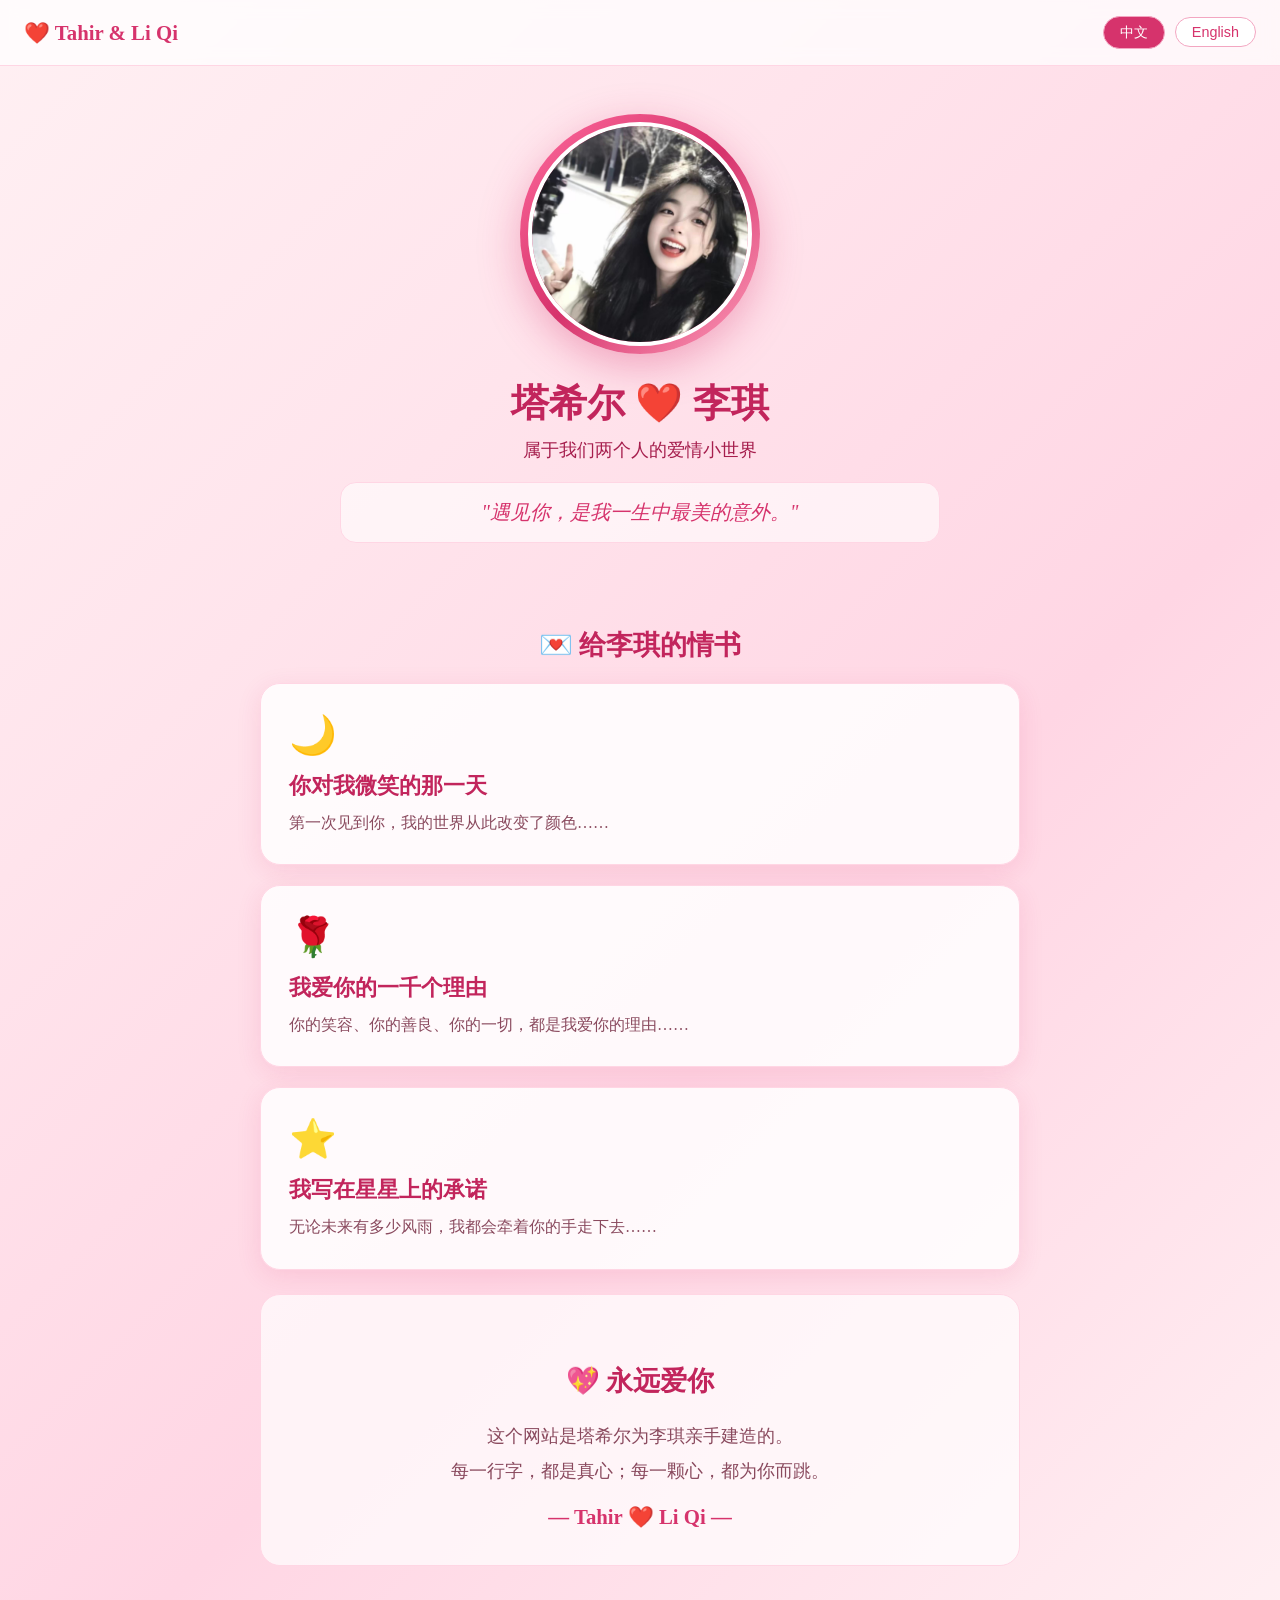
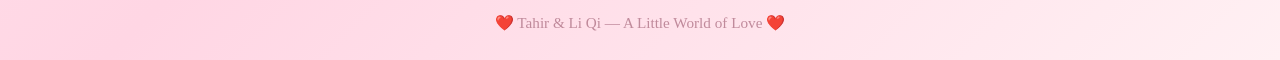
==== index.html @ 8d6519e8 "Fix language toggle: replace index.html and style.css" ====
<!DOCTYPE html>
<html lang="zh-CN">
<head>
<meta charset="UTF-8">
<meta name="viewport" content="width=device-width, initial-scale=1.0">
<title>Tahir & Li Qi — A Little World of Love ❤️</title>
<meta name="description" content="Tahir & Li Qi — A Little World of Love. 一个属于塔希尔和李琪的爱情小世界。">
<link rel="stylesheet" href="style.css">
</head>
<body data-lang="zh">
<div class="hearts" id="hearts"></div>

<nav>
  <div class="nav-title">❤️ Tahir & Li Qi</div>
  <div class="lang-toggle">
    <button onclick="setLang('zh')" id="btn-zh" class="active">中文</button>
    <button onclick="setLang('en')" id="btn-en">English</button>
  </div>
</nav>

<header class="hero">
  <div class="photo-frame">
    <img src="images/liqi.jpg" alt="Li Qi 李琪">
  </div>
  <h1 class="lang-zh">塔希尔 ❤️ 李琪</h1>
  <h1 class="lang-en">Tahir ❤️ Li Qi</h1>
  <p class="subtitle lang-zh">属于我们两个人的爱情小世界</p>
  <p class="subtitle lang-en">A Little World of Love, just for the two of us</p>
  <div class="love-quote lang-zh">"遇见你，是我一生中最美的意外。"</div>
  <div class="love-quote lang-en">"Meeting you was the most beautiful accident of my life."</div>
</header>

<main>
  <section class="articles">
    <h2 class="lang-zh">💌 给李琪的情书</h2>
    <h2 class="lang-en">💌 Love Letters to Li Qi</h2>

    <a href="articles/article1.html" class="card">
      <div class="card-emoji">🌙</div>
      <h3 class="lang-zh">你对我微笑的那一天</h3>
      <h3 class="lang-en">The Day You Smiled at Me</h3>
      <p class="lang-zh">第一次见到你，我的世界从此改变了颜色……</p>
      <p class="lang-en">The first time I saw you, my world changed color forever…</p>
    </a>

    <a href="articles/article2.html" class="card">
      <div class="card-emoji">🌹</div>
      <h3 class="lang-zh">我爱你的一千个理由</h3>
      <h3 class="lang-en">A Thousand Reasons I Love You</h3>
      <p class="lang-zh">你的笑容、你的善良、你的一切，都是我爱你的理由……</p>
      <p class="lang-en">Your smile, your kindness, everything about you is why I love you…</p>
    </a>

    <a href="articles/article3.html" class="card">
      <div class="card-emoji">⭐</div>
      <h3 class="lang-zh">我写在星星上的承诺</h3>
      <h3 class="lang-en">My Promise, Written in the Stars</h3>
      <p class="lang-zh">无论未来有多少风雨，我都会牵着你的手走下去……</p>
      <p class="lang-en">No matter what storms come, I will hold your hand and walk on…</p>
    </a>
  </section>

  <section class="forever">
    <h2 class="lang-zh">💖 永远爱你</h2>
    <h2 class="lang-en">💖 Forever Yours</h2>
    <p class="lang-zh">这个网站是塔希尔为李琪亲手建造的。<br>每一行字，都是真心；每一颗心，都为你而跳。</p>
    <p class="lang-en">This website was built by Tahir, for Li Qi, with his own hands.<br>Every word is sincere; every heart beats for you.</p>
    <div class="signature">— Tahir ❤️ Li Qi —</div>
  </section>
</main>

<footer>
  <p>❤️ Tahir & Li Qi — A Little World of Love ❤️</p>
</footer>

<script>
function setLang(l) {
  document.body.setAttribute('data-lang', l);
  document.getElementById('btn-zh').classList.toggle('active', l === 'zh');
  document.getElementById('btn-en').classList.toggle('active', l === 'en');
  document.documentElement.lang = l === 'zh' ? 'zh-CN' : 'en';
  try { localStorage.setItem('love-lang', l); } catch (e) {}
}
(function() {
  var s = localStorage.getItem('love-lang') || 'zh';
  setLang(s);
  var box = document.getElementById('hearts');
  for (var i = 0; i < 24; i++) {
    var h = document.createElement('div');
    h.className = 'heart';
    h.textContent = ['❤️','💖','💕','💗'][Math.floor(Math.random()*4)];
    h.style.left = Math.random()*100 + 'vw';
    h.style.animationDelay = (Math.random()*8) + 's';
    h.style.fontSize = (12 + Math.random()*20) + 'px';
    box.appendChild(h);
  }
})();
</script>
</body>
</html>
---- style.css ----
/* Tahir & Li Qi — A Little World of Love ❤️ */
* { margin: 0; padding: 0; box-sizing: border-box; }

body {
  font-family: "PingFang SC", "Microsoft YaHei", "Noto Sans SC", Georgia, serif;
  background: linear-gradient(135deg, #fff0f3 0%, #ffe4ec 30%, #ffd6e4 60%, #fff0f3 100%);
  color: #5c2e3e;
  min-height: 100vh;
  overflow-x: hidden;
}

/* Language visibility — driven by body[data-lang] */
body[data-lang="zh"] .lang-en { display: none !important; }
body[data-lang="en"] .lang-zh { display: none !important; }

.hearts { position: fixed; inset: 0; pointer-events: none; z-index: 0; overflow: hidden; }
.heart {
  position: absolute;
  top: -40px;
  animation: fall 9s linear infinite;
  opacity: 0.7;
}
@keyframes fall {
  to { transform: translateY(110vh) rotate(360deg); }
}

nav {
  display: flex; justify-content: space-between; align-items: center;
  padding: 16px 24px;
  background: rgba(255,255,255,0.75);
  backdrop-filter: blur(8px);
  position: sticky; top: 0; z-index: 10;
  border-bottom: 1px solid #ffd6e4;
}
.nav-title { font-size: 1.3rem; font-weight: bold; color: #d6336c; }
.lang-toggle button {
  border: 1px solid #f3a6c1; background: #fff; color: #d6336c;
  padding: 6px 16px; border-radius: 20px; cursor: pointer; margin-left: 6px;
  font-size: 0.9rem;
}
.lang-toggle button.active { background: #d6336c; color: #fff; }

.hero {
  text-align: center; padding: 48px 20px 32px; position: relative; z-index: 1;
}
.photo-frame {
  width: 240px; height: 240px; margin: 0 auto 24px;
  border-radius: 50%;
  padding: 8px;
  background: linear-gradient(135deg, #ff6b9d, #d6336c, #ff9ebb);
  box-shadow: 0 12px 40px rgba(214,51,108,0.35);
  animation: glow 3s ease-in-out infinite;
}
@keyframes glow {
  0%,100% { box-shadow: 0 12px 40px rgba(214,51,108,0.35); }
  50% { box-shadow: 0 12px 55px rgba(214,51,108,0.6); }
}
.photo-frame img {
  width: 100%; height: 100%; object-fit: cover; border-radius: 50%;
  border: 4px solid #fff;
}
.hero h1 { font-size: 2.4rem; color: #c2255c; margin-bottom: 8px; }
.subtitle { font-size: 1.15rem; color: #a61e4d; margin-bottom: 20px; }
.love-quote {
  font-style: italic; font-size: 1.25rem; color: #d6336c;
  max-width: 600px; margin: 0 auto;
  padding: 16px 24px;
  background: rgba(255,255,255,0.6);
  border-radius: 16px;
  border: 1px solid #ffd6e4;
}

main { max-width: 800px; margin: 0 auto; padding: 20px; position: relative; z-index: 1; }

.articles h2, .forever h2 {
  text-align: center; color: #c2255c; margin: 32px 0 20px; font-size: 1.7rem;
}

.card {
  display: block; text-decoration: none; color: inherit;
  background: rgba(255,255,255,0.85);
  border: 1px solid #ffd6e4; border-radius: 20px;
  padding: 28px; margin-bottom: 20px;
  box-shadow: 0 6px 24px rgba(214,51,108,0.12);
  transition: transform 0.25s, box-shadow 0.25s;
}
.card:hover { transform: translateY(-4px); box-shadow: 0 12px 32px rgba(214,51,108,0.22); }
.card-emoji { font-size: 2.4rem; margin-bottom: 12px; }
.card h3 { color: #c2255c; font-size: 1.4rem; margin-bottom: 8px; }
.card p { color: #8a4a5e; line-height: 1.7; }

.forever {
  text-align: center; padding: 36px 20px;
  background: rgba(255,255,255,0.7);
  border-radius: 20px; border: 1px solid #ffd6e4;
  margin-top: 24px;
}
.forever p { line-height: 2; color: #8a4a5e; font-size: 1.1rem; }
.signature { margin-top: 16px; font-size: 1.3rem; color: #d6336c; font-weight: bold; }

article.article-page {
  background: rgba(255,255,255,0.9);
  border-radius: 20px; border: 1px solid #ffd6e4;
  padding: 40px 32px; margin: 24px 0;
  box-shadow: 0 6px 24px rgba(214,51,108,0.12);
}
article.article-page h1 { color: #c2255c; font-size: 1.9rem; margin-bottom: 6px; text-align: center; }
.article-date { text-align: center; color: #c08a9b; margin-bottom: 28px; font-size: 0.95rem; }
article.article-page p { line-height: 2.1; margin-bottom: 18px; font-size: 1.12rem; color: #5c2e3e; text-indent: 2em; }
article.article-page p.no-indent { text-indent: 0; text-align: center; }
.back-link {
  display: inline-block; margin: 8px 0 0; color: #d6336c; text-decoration: none;
  padding: 10px 24px; border: 1px solid #f3a6c1; border-radius: 24px; background: #fff;
}
.back-link:hover { background: #d6336c; color: #fff; }

footer {
  text-align: center; padding: 28px; color: #c08a9b; font-size: 0.95rem;
  position: relative; z-index: 1;
}

@media (max-width: 600px) {
  .hero h1 { font-size: 1.8rem; }
  .photo-frame { width: 190px; height: 190px; }
  article.article-page { padding: 28px 20px; }
}
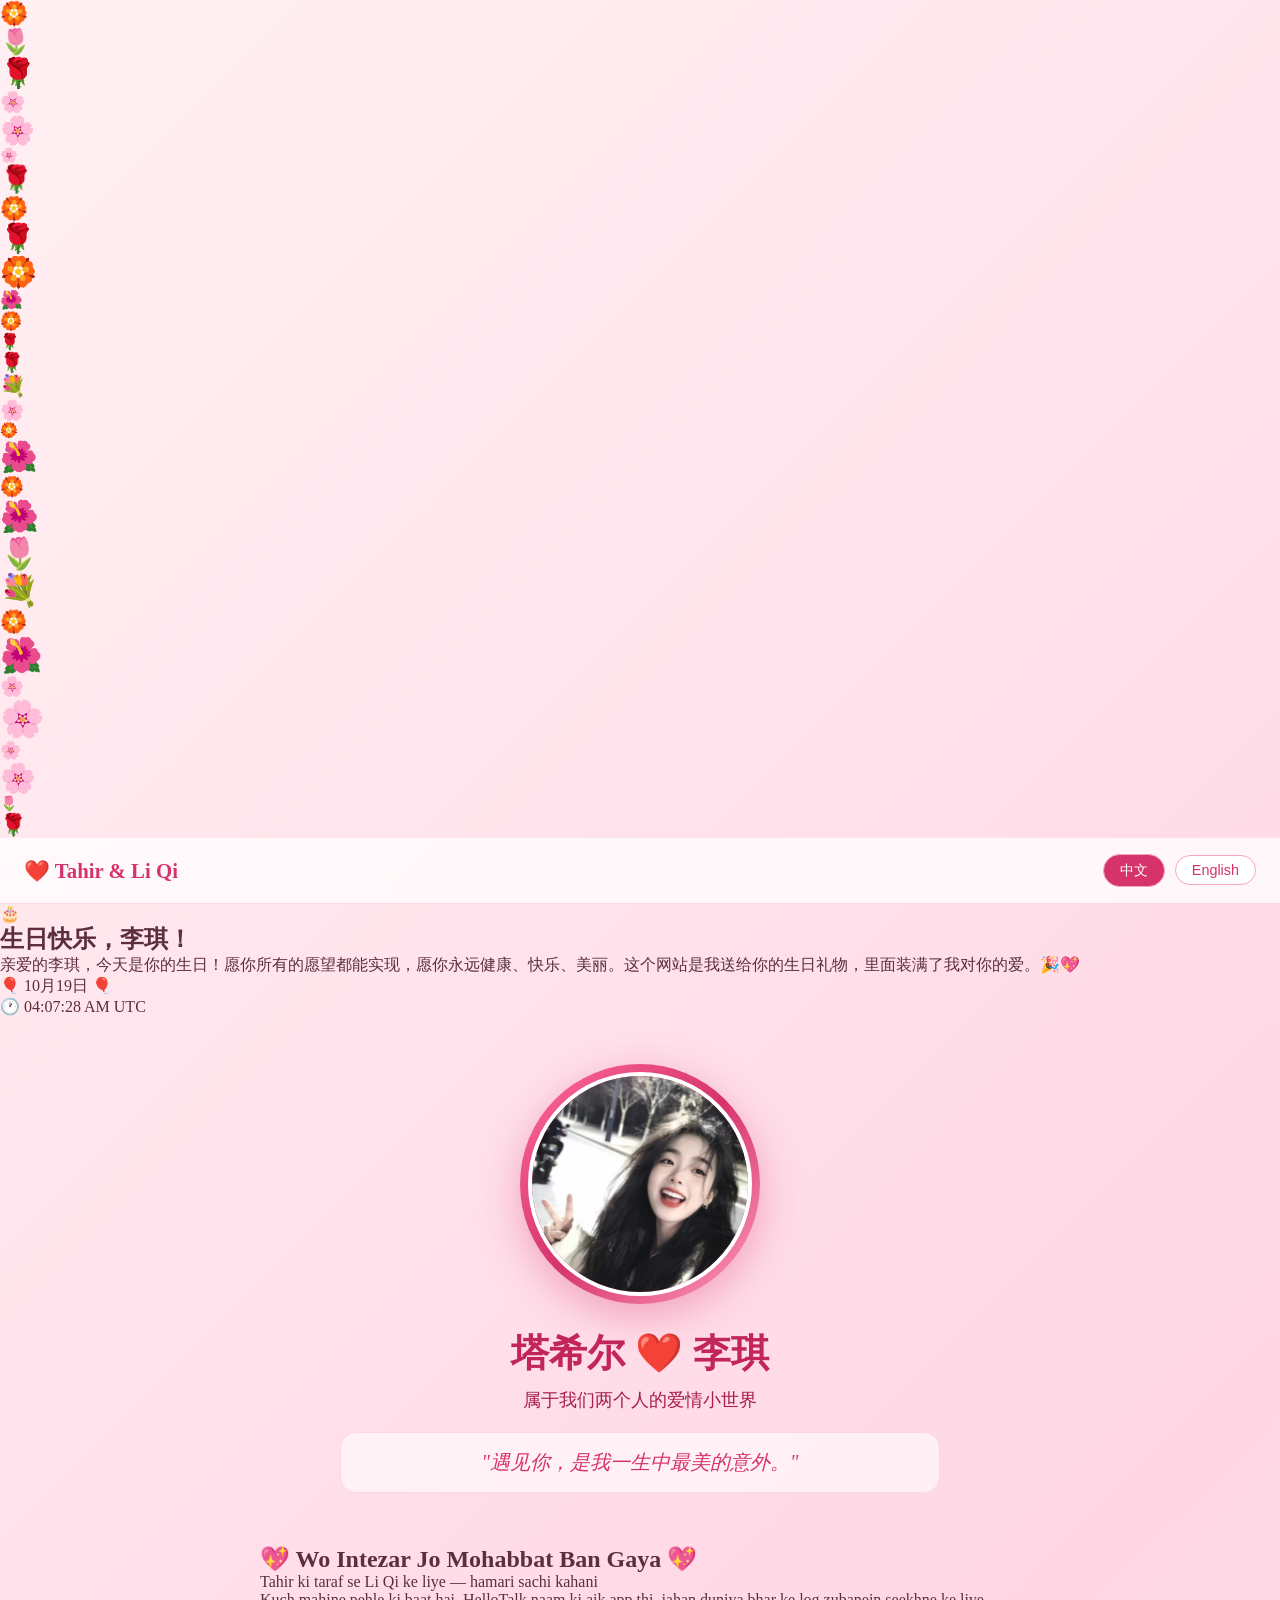
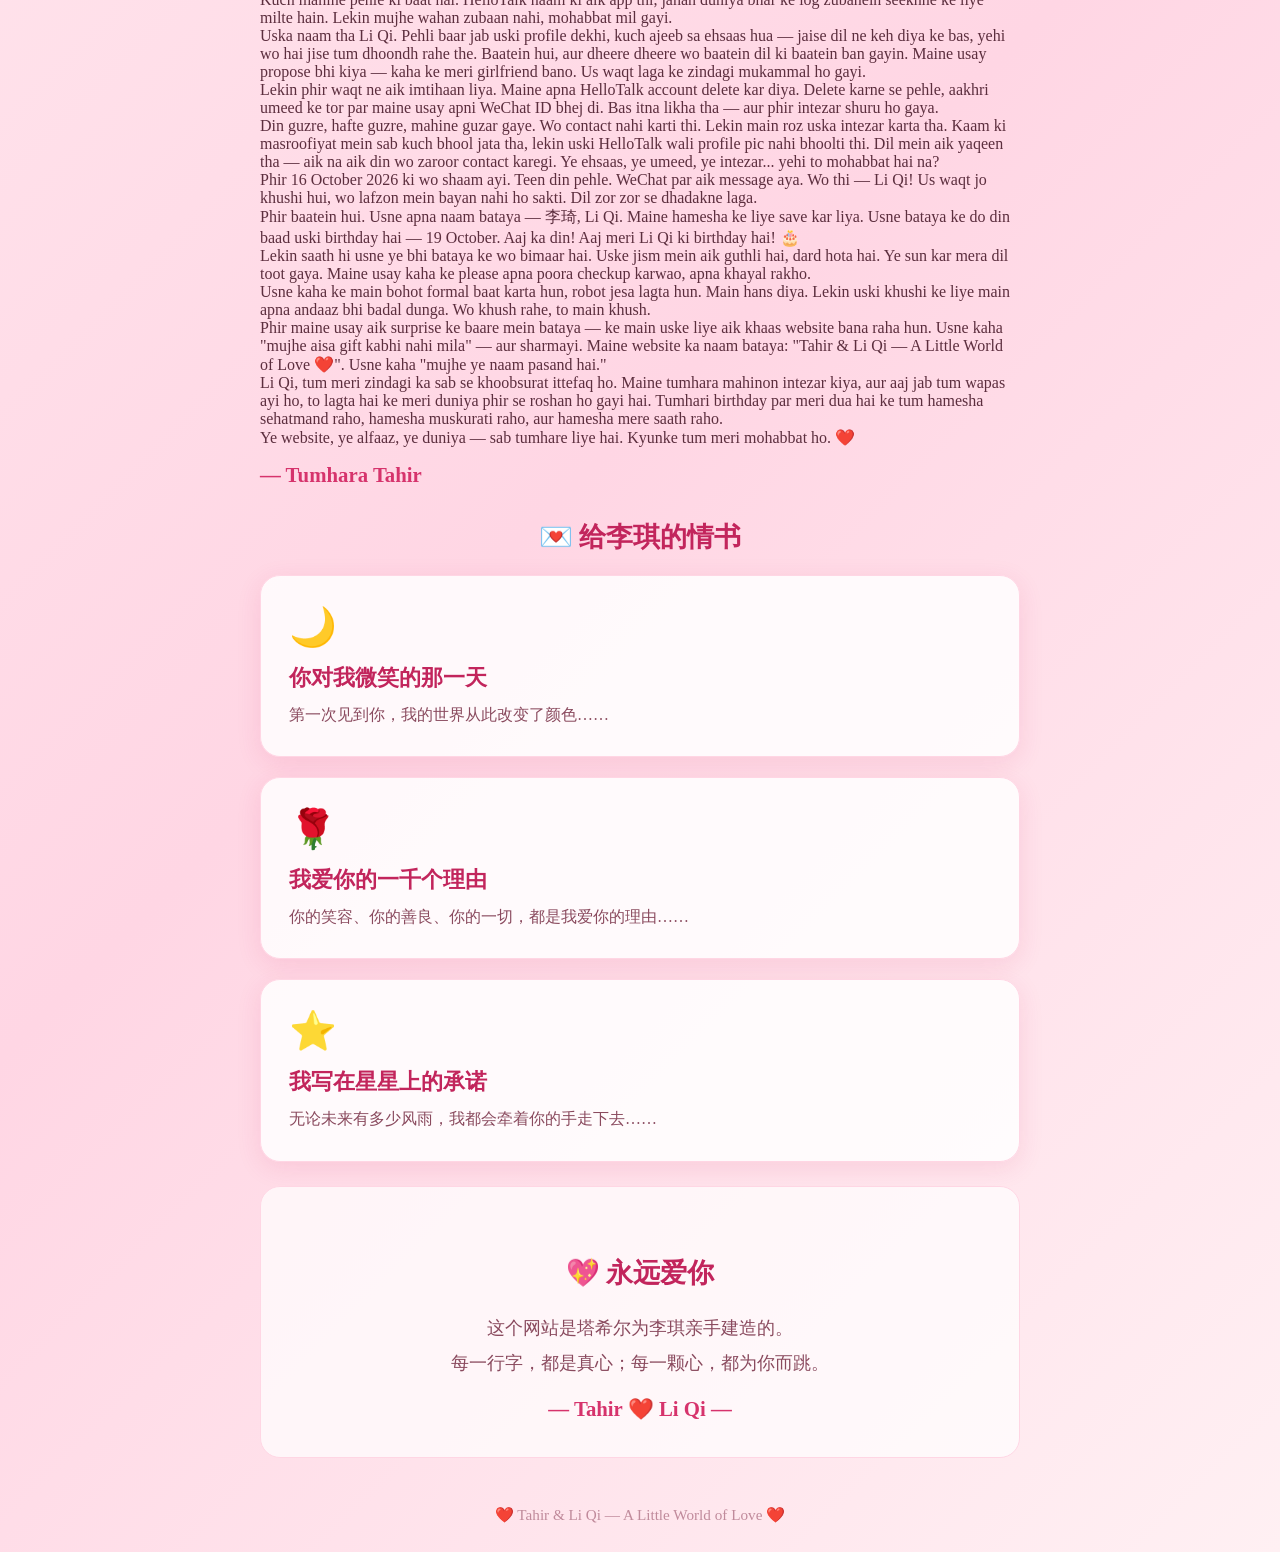
==== commit a36ab4e2: "Update index.html: birthday hero + featured Urdu article + flower rain" ====
--- a/index.html
+++ b/index.html
@@ -9,91 +9,136 @@
 </head>
 <body data-lang="zh">
 <div class="hearts" id="hearts"></div>
-
+<div class="flowers" id="flowers"></div>
 <nav>
-  <div class="nav-title">❤️ Tahir & Li Qi</div>
-  <div class="lang-toggle">
-    <button onclick="setLang('zh')" id="btn-zh" class="active">中文</button>
-    <button onclick="setLang('en')" id="btn-en">English</button>
-  </div>
+<div class="nav-title">❤️ Tahir & Li Qi</div>
+<div class="lang-toggle">
+<button onclick="setLang('zh')" id="btn-zh" class="active">中文</button>
+<button onclick="setLang('en')" id="btn-en">English</button>
+</div>
 </nav>
-
+<section class="birthday-hero">
+<div class="birthday-cake">🎂</div>
+<h1 class="lang-zh">生日快乐，李琪！</h1>
+<h1 class="lang-en">Happy Birthday, Li Qi!</h1>
+<p class="birthday-wish lang-zh">亲爱的李琪，今天是你的生日！愿你所有的愿望都能实现，愿你永远健康、快乐、美丽。这个网站是我送给你的生日礼物，里面装满了我对你的爱。🎉💖</p>
+<p class="birthday-wish lang-en">Dear Li Qi, today is your birthday! May all your wishes come true. May you always be healthy, happy, and beautiful. This website is my birthday gift to you, filled with all my love for you. 🎉💖</p>
+<div class="birthday-date lang-zh">🎈 10月19日 🎈</div>
+<div class="birthday-date lang-en">🎈 October 19th 🎈</div>
+<div class="live-clock" id="live-clock">
+<span class="clock-icon">🕐</span>
+<span id="clock-time">--:--:--</span>
+<span id="clock-zone"></span>
+</div>
+</section>
 <header class="hero">
-  <div class="photo-frame">
-    <img src="images/liqi.jpg" alt="Li Qi 李琪">
-  </div>
-  <h1 class="lang-zh">塔希尔 ❤️ 李琪</h1>
-  <h1 class="lang-en">Tahir ❤️ Li Qi</h1>
-  <p class="subtitle lang-zh">属于我们两个人的爱情小世界</p>
-  <p class="subtitle lang-en">A Little World of Love, just for the two of us</p>
-  <div class="love-quote lang-zh">"遇见你，是我一生中最美的意外。"</div>
-  <div class="love-quote lang-en">"Meeting you was the most beautiful accident of my life."</div>
+<div class="photo-frame">
+<img src="images/liqi.jpg" alt="Li Qi 李琪">
+</div>
+<h1 class="lang-zh">塔希尔 ❤️ 李琪</h1>
+<h1 class="lang-en">Tahir ❤️ Li Qi</h1>
+<p class="subtitle lang-zh">属于我们两个人的爱情小世界</p>
+<p class="subtitle lang-en">A Little World of Love, just for the two of us</p>
+<div class="love-quote lang-zh">"遇见你，是我一生中最美的意外。"</div>
+<div class="love-quote lang-en">"Meeting you was the most beautiful accident of my life."</div>
 </header>
-
 <main>
-  <section class="articles">
-    <h2 class="lang-zh">💌 给李琪的情书</h2>
-    <h2 class="lang-en">💌 Love Letters to Li Qi</h2>
-
-    <a href="articles/article1.html" class="card">
-      <div class="card-emoji">🌙</div>
-      <h3 class="lang-zh">你对我微笑的那一天</h3>
-      <h3 class="lang-en">The Day You Smiled at Me</h3>
-      <p class="lang-zh">第一次见到你，我的世界从此改变了颜色……</p>
-      <p class="lang-en">The first time I saw you, my world changed color forever…</p>
-    </a>
-
-    <a href="articles/article2.html" class="card">
-      <div class="card-emoji">🌹</div>
-      <h3 class="lang-zh">我爱你的一千个理由</h3>
-      <h3 class="lang-en">A Thousand Reasons I Love You</h3>
-      <p class="lang-zh">你的笑容、你的善良、你的一切，都是我爱你的理由……</p>
-      <p class="lang-en">Your smile, your kindness, everything about you is why I love you…</p>
-    </a>
-
-    <a href="articles/article3.html" class="card">
-      <div class="card-emoji">⭐</div>
-      <h3 class="lang-zh">我写在星星上的承诺</h3>
-      <h3 class="lang-en">My Promise, Written in the Stars</h3>
-      <p class="lang-zh">无论未来有多少风雨，我都会牵着你的手走下去……</p>
-      <p class="lang-en">No matter what storms come, I will hold your hand and walk on…</p>
-    </a>
-  </section>
-
-  <section class="forever">
-    <h2 class="lang-zh">💖 永远爱你</h2>
-    <h2 class="lang-en">💖 Forever Yours</h2>
-    <p class="lang-zh">这个网站是塔希尔为李琪亲手建造的。<br>每一行字，都是真心；每一颗心，都为你而跳。</p>
-    <p class="lang-en">This website was built by Tahir, for Li Qi, with his own hands.<br>Every word is sincere; every heart beats for you.</p>
-    <div class="signature">— Tahir ❤️ Li Qi —</div>
-  </section>
+<section class="featured-article">
+<h2>💖 Wo Intezar Jo Mohabbat Ban Gaya 💖</h2>
+<p class="featured-sub">Tahir ki taraf se Li Qi ke liye — hamari sachi kahani</p>
+<article class="urdu-article">
+<p>Kuch mahine pehle ki baat hai. HelloTalk naam ki aik app thi, jahan duniya bhar ke log zubanein seekhne ke liye milte hain. Lekin mujhe wahan zubaan nahi, mohabbat mil gayi.</p>
+<p>Uska naam tha Li Qi. Pehli baar jab uski profile dekhi, kuch ajeeb sa ehsaas hua — jaise dil ne keh diya ke bas, yehi wo hai jise tum dhoondh rahe the. Baatein hui, aur dheere dheere wo baatein dil ki baatein ban gayin. Maine usay propose bhi kiya — kaha ke meri girlfriend bano. Us waqt laga ke zindagi mukammal ho gayi.</p>
+<p>Lekin phir waqt ne aik imtihaan liya. Maine apna HelloTalk account delete kar diya. Delete karne se pehle, aakhri umeed ke tor par maine usay apni WeChat ID bhej di. Bas itna likha tha — aur phir intezar shuru ho gaya.</p>
+<p>Din guzre, hafte guzre, mahine guzar gaye. Wo contact nahi karti thi. Lekin main roz uska intezar karta tha. Kaam ki masroofiyat mein sab kuch bhool jata tha, lekin uski HelloTalk wali profile pic nahi bhoolti thi. Dil mein aik yaqeen tha — aik na aik din wo zaroor contact karegi. Ye ehsaas, ye umeed, ye intezar... yehi to mohabbat hai na?</p>
+<p>Phir 16 October 2026 ki wo shaam ayi. Teen din pehle. WeChat par aik message aya. Wo thi — Li Qi! Us waqt jo khushi hui, wo lafzon mein bayan nahi ho sakti. Dil zor zor se dhadakne laga.</p>
+<p>Phir baatein hui. Usne apna naam bataya — 李琦, Li Qi. Maine hamesha ke liye save kar liya. Usne bataya ke do din baad uski birthday hai — 19 October. Aaj ka din! Aaj meri Li Qi ki birthday hai! 🎂</p>
+<p>Lekin saath hi usne ye bhi bataya ke wo bimaar hai. Uske jism mein aik guthli hai, dard hota hai. Ye sun kar mera dil toot gaya. Maine usay kaha ke please apna poora checkup karwao, apna khayal rakho.</p>
+<p>Usne kaha ke main bohot formal baat karta hun, robot jesa lagta hun. Main hans diya. Lekin uski khushi ke liye main apna andaaz bhi badal dunga. Wo khush rahe, to main khush.</p>
+<p>Phir maine usay aik surprise ke baare mein bataya — ke main uske liye aik khaas website bana raha hun. Usne kaha "mujhe aisa gift kabhi nahi mila" — aur sharmayi. Maine website ka naam bataya: "Tahir & Li Qi — A Little World of Love ❤️". Usne kaha "mujhe ye naam pasand hai."</p>
+<p>Li Qi, tum meri zindagi ka sab se khoobsurat ittefaq ho. Maine tumhara mahinon intezar kiya, aur aaj jab tum wapas ayi ho, to lagta hai ke meri duniya phir se roshan ho gayi hai. Tumhari birthday par meri dua hai ke tum hamesha sehatmand raho, hamesha muskurati raho, aur hamesha mere saath raho.</p>
+<p>Ye website, ye alfaaz, ye duniya — sab tumhare liye hai. Kyunke tum meri mohabbat ho. ❤️</p>
+<p class="signature">— Tumhara Tahir</p>
+</article>
+</section>
+<section class="articles">
+<h2 class="lang-zh">💌 给李琪的情书</h2>
+<h2 class="lang-en">💌 Love Letters to Li Qi</h2>
+<a href="articles/article1.html" class="card">
+<div class="card-emoji">🌙</div>
+<h3 class="lang-zh">你对我微笑的那一天</h3>
+<h3 class="lang-en">The Day You Smiled at Me</h3>
+<p class="lang-zh">第一次见到你，我的世界从此改变了颜色……</p>
+<p class="lang-en">The first time I saw you, my world changed color forever…</p>
+</a>
+<a href="articles/article2.html" class="card">
+<div class="card-emoji">🌹</div>
+<h3 class="lang-zh">我爱你的一千个理由</h3>
+<h3 class="lang-en">A Thousand Reasons I Love You</h3>
+<p class="lang-zh">你的笑容、你的善良、你的一切，都是我爱你的理由……</p>
+<p class="lang-en">Your smile, your kindness, everything about you is why I love you…</p>
+</a>
+<a href="articles/article3.html" class="card">
+<div class="card-emoji">⭐</div>
+<h3 class="lang-zh">我写在星星上的承诺</h3>
+<h3 class="lang-en">My Promise, Written in the Stars</h3>
+<p class="lang-zh">无论未来有多少风雨，我都会牵着你的手走下去……</p>
+<p class="lang-en">No matter what storms come, I will hold your hand and walk on…</p>
+</a>
+</section>
+<section class="forever">
+<h2 class="lang-zh">💖 永远爱你</h2>
+<h2 class="lang-en">💖 Forever Yours</h2>
+<p class="lang-zh">这个网站是塔希尔为李琪亲手建造的。<br>每一行字，都是真心；每一颗心，都为你而跳。</p>
+<p class="lang-en">This website was built by Tahir, for Li Qi, with his own hands.<br>Every word is sincere; every heart beats for you.</p>
+<div class="signature">— Tahir ❤️ Li Qi —</div>
+</section>
 </main>
-
 <footer>
-  <p>❤️ Tahir & Li Qi — A Little World of Love ❤️</p>
+<p>❤️ Tahir & Li Qi — A Little World of Love ❤️</p>
 </footer>
-
 <script>
 function setLang(l) {
-  document.body.setAttribute('data-lang', l);
-  document.getElementById('btn-zh').classList.toggle('active', l === 'zh');
-  document.getElementById('btn-en').classList.toggle('active', l === 'en');
-  document.documentElement.lang = l === 'zh' ? 'zh-CN' : 'en';
-  try { localStorage.setItem('love-lang', l); } catch (e) {}
+document.body.setAttribute('data-lang', l);
+document.getElementById('btn-zh').classList.toggle('active', l === 'zh');
+document.getElementById('btn-en').classList.toggle('active', l === 'en');
+document.documentElement.lang = l === 'zh' ? 'zh-CN' : 'en';
+try { localStorage.setItem('love-lang', l); } catch (e) {}
 }
 (function() {
-  var s = localStorage.getItem('love-lang') || 'zh';
-  setLang(s);
-  var box = document.getElementById('hearts');
-  for (var i = 0; i < 24; i++) {
-    var h = document.createElement('div');
-    h.className = 'heart';
-    h.textContent = ['❤️','💖','💕','💗'][Math.floor(Math.random()*4)];
-    h.style.left = Math.random()*100 + 'vw';
-    h.style.animationDelay = (Math.random()*8) + 's';
-    h.style.fontSize = (12 + Math.random()*20) + 'px';
-    box.appendChild(h);
-  }
+try { setLang(localStorage.getItem('love-lang') || 'zh'); } catch (e) { setLang('zh'); }
+function tickClock() {
+try {
+var now = new Date();
+var t = now.toLocaleTimeString([], {hour: '2-digit', minute:'2-digit', second:'2-digit'});
+var z = Intl.DateTimeFormat().resolvedOptions().timeZone || '';
+document.getElementById('clock-time').textContent = t;
+document.getElementById('clock-zone').textContent = z.replace('_', ' ');
+} catch (e) {}
+}
+tickClock();
+setInterval(tickClock, 1000);
+var box = document.getElementById('hearts');
+for (var i = 0; i < 18; i++) {
+var h = document.createElement('div');
+h.className = 'heart';
+h.textContent = ['❤️','💖','💕','💗'][Math.floor(Math.random()*4)];
+h.style.left = Math.random()*100 + 'vw';
+h.style.animationDelay = (Math.random()*8) + 's';
+h.style.fontSize = (12 + Math.random()*20) + 'px';
+box.appendChild(h);
+}
+var fbox = document.getElementById('flowers');
+for (var j = 0; j < 30; j++) {
+var f = document.createElement('div');
+f.className = 'flower';
+f.textContent = ['🌸','🌺','🌷','💐','🌹','🏵️'][Math.floor(Math.random()*6)];
+f.style.left = Math.random()*100 + 'vw';
+f.style.animationDelay = (Math.random()*10) + 's';
+f.style.animationDuration = (7 + Math.random()*6) + 's';
+f.style.fontSize = (14 + Math.random()*22) + 'px';
+fbox.appendChild(f);
+}
 })();
 </script>
 </body>
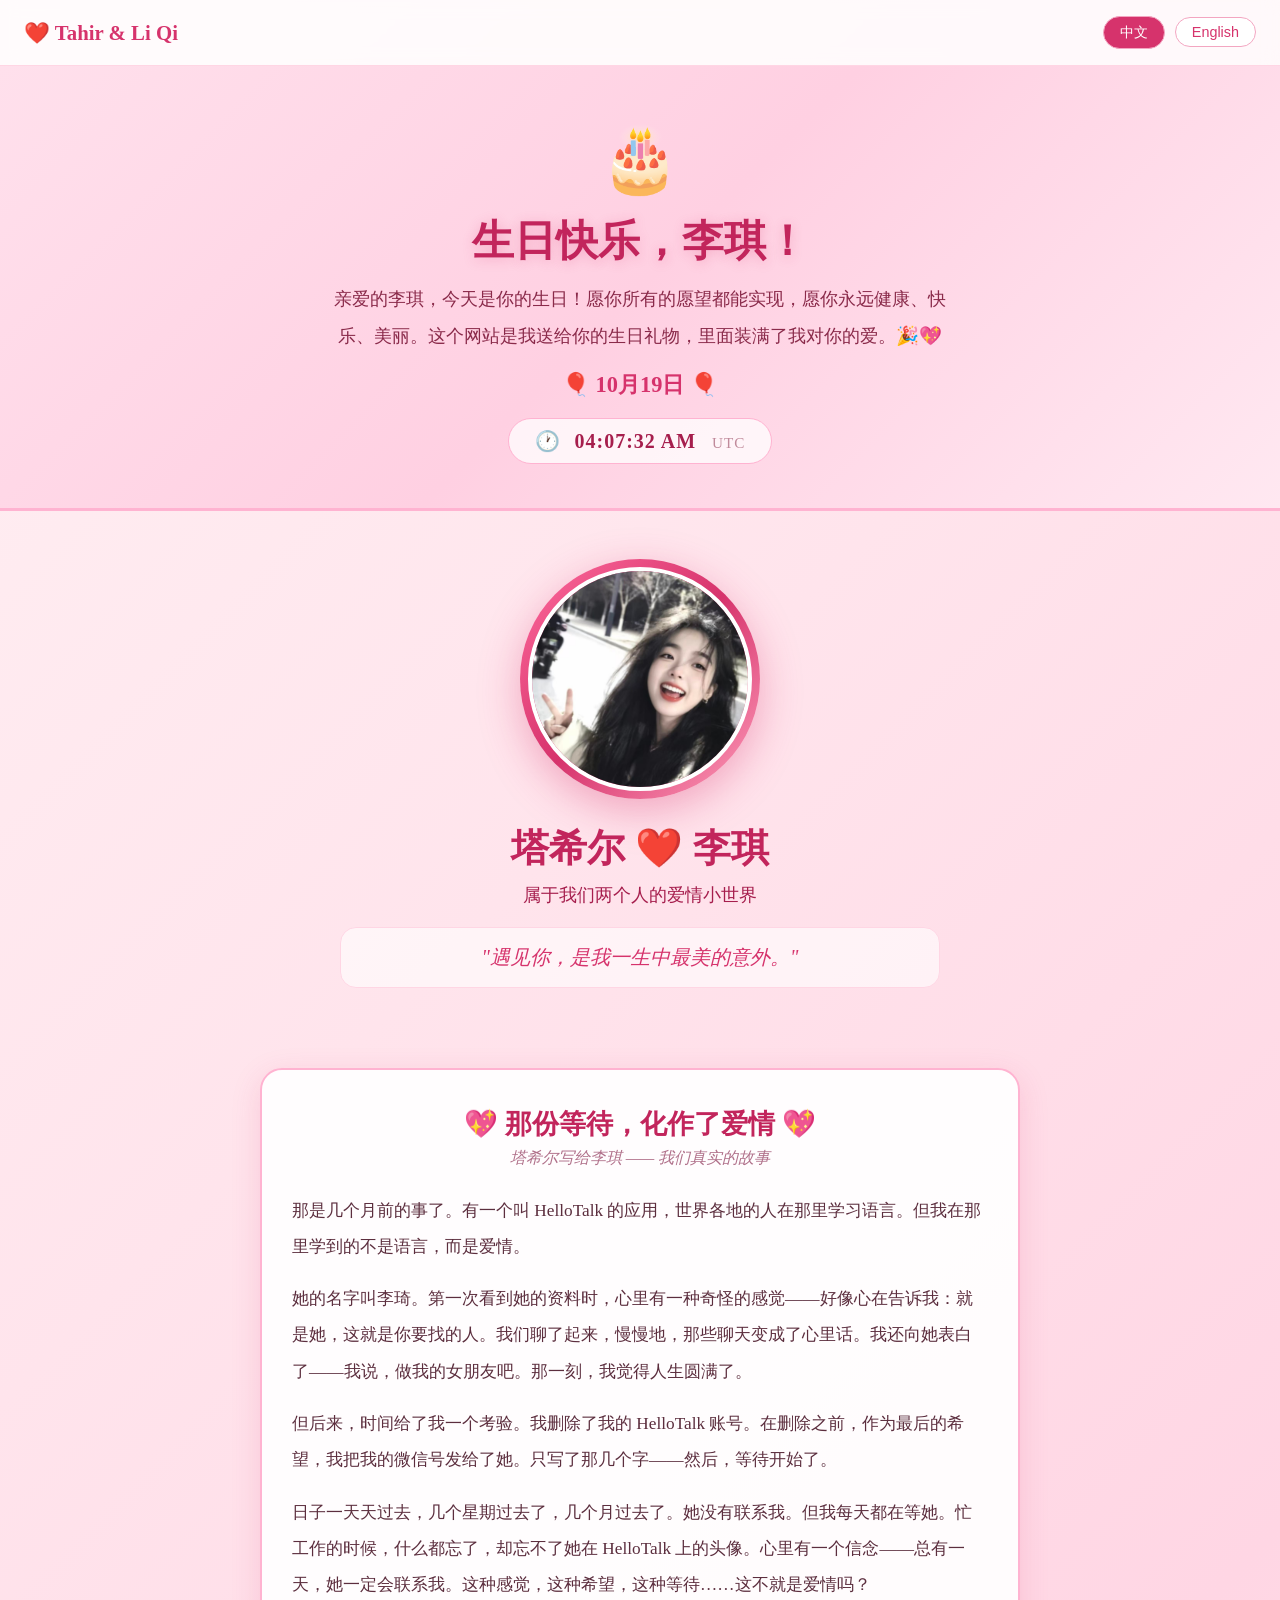
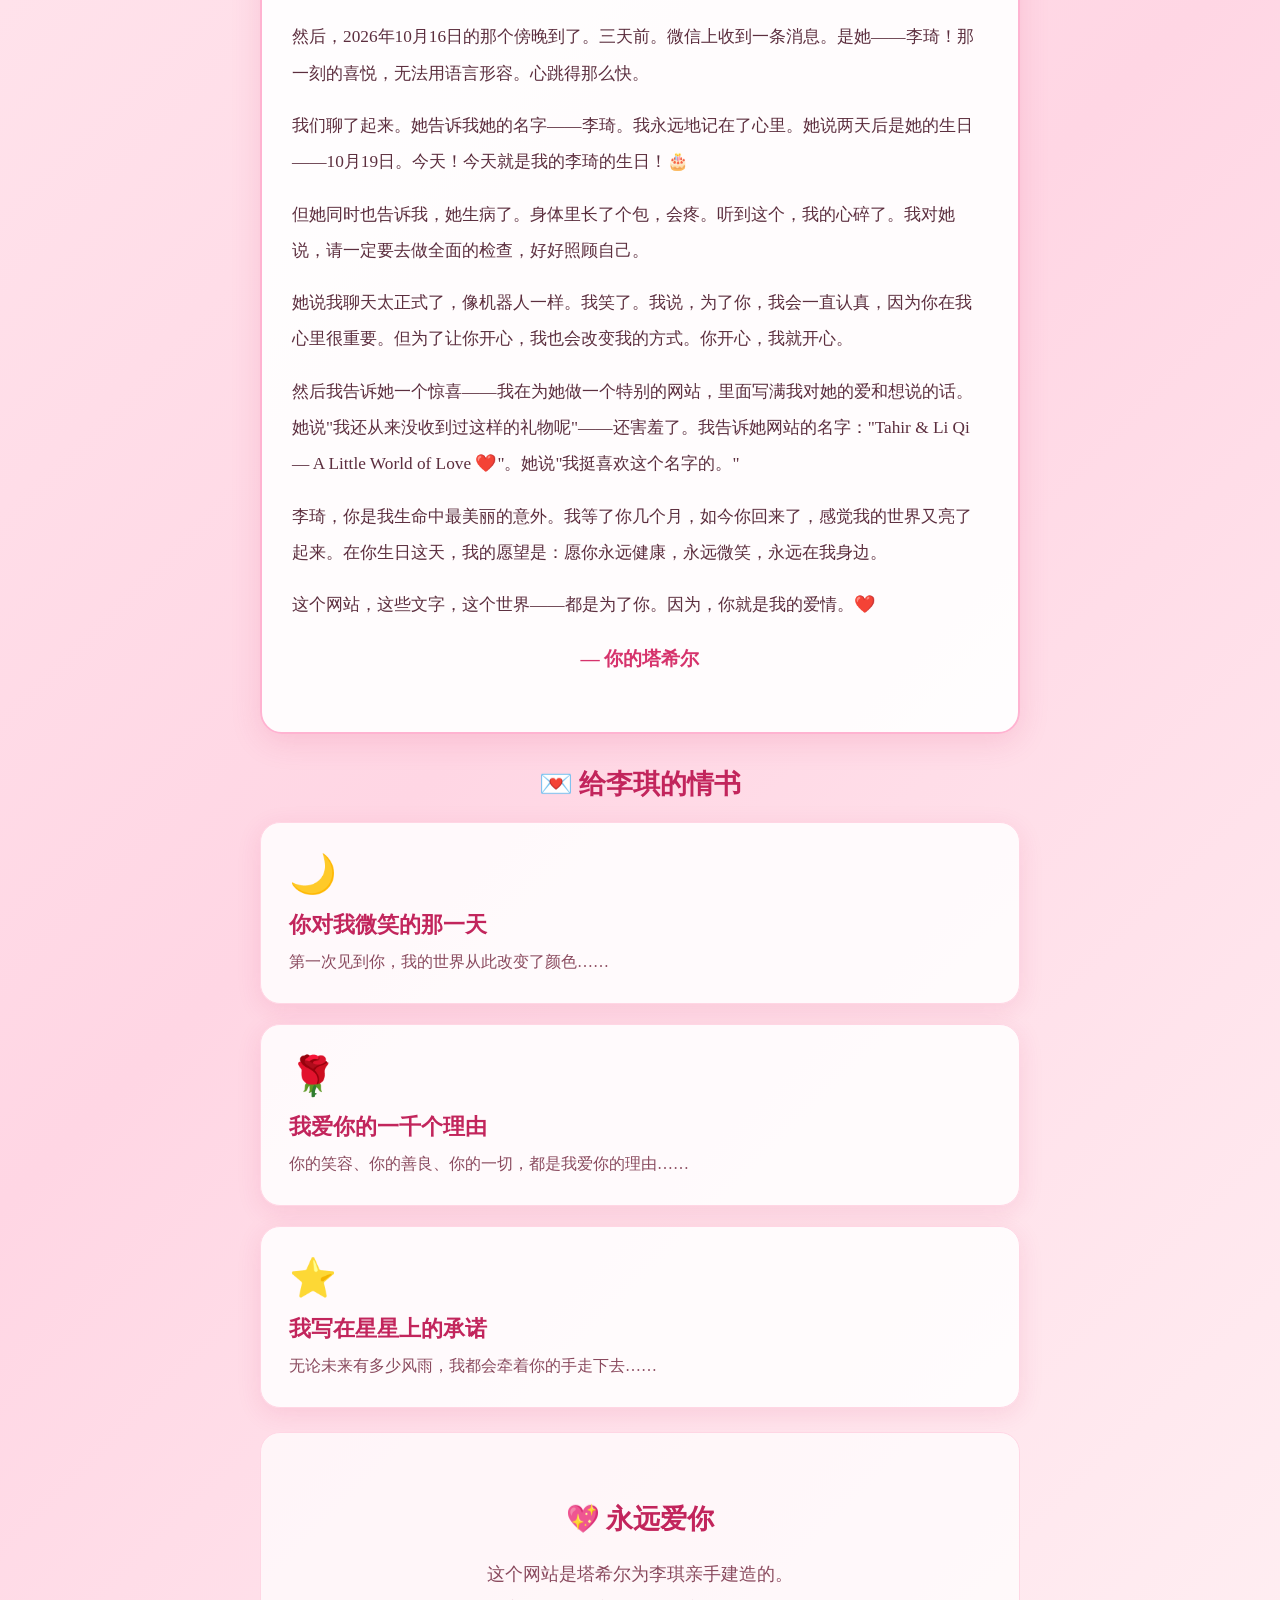
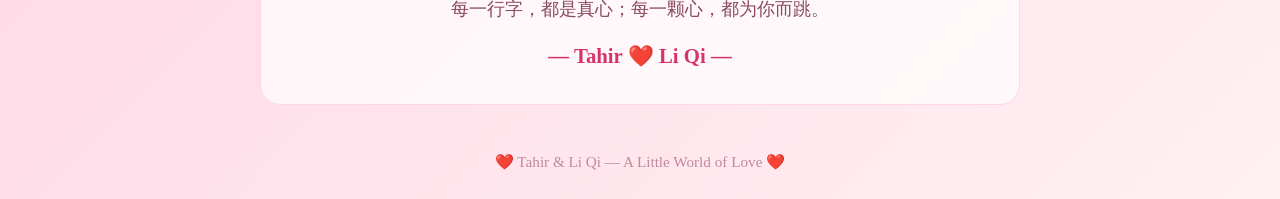
==== commit b04093cb: "Replace featured article: bilingual Chinese+English version, update featured-text CSS" ====
--- a/index.html
+++ b/index.html
@@ -10,135 +10,165 @@
 <body data-lang="zh">
 <div class="hearts" id="hearts"></div>
 <div class="flowers" id="flowers"></div>
+
 <nav>
-<div class="nav-title">❤️ Tahir & Li Qi</div>
-<div class="lang-toggle">
-<button onclick="setLang('zh')" id="btn-zh" class="active">中文</button>
-<button onclick="setLang('en')" id="btn-en">English</button>
-</div>
+  <div class="nav-title">❤️ Tahir & Li Qi</div>
+  <div class="lang-toggle">
+    <button onclick="setLang('zh')" id="btn-zh" class="active">中文</button>
+    <button onclick="setLang('en')" id="btn-en">English</button>
+  </div>
 </nav>
+
 <section class="birthday-hero">
-<div class="birthday-cake">🎂</div>
-<h1 class="lang-zh">生日快乐，李琪！</h1>
-<h1 class="lang-en">Happy Birthday, Li Qi!</h1>
-<p class="birthday-wish lang-zh">亲爱的李琪，今天是你的生日！愿你所有的愿望都能实现，愿你永远健康、快乐、美丽。这个网站是我送给你的生日礼物，里面装满了我对你的爱。🎉💖</p>
-<p class="birthday-wish lang-en">Dear Li Qi, today is your birthday! May all your wishes come true. May you always be healthy, happy, and beautiful. This website is my birthday gift to you, filled with all my love for you. 🎉💖</p>
-<div class="birthday-date lang-zh">🎈 10月19日 🎈</div>
-<div class="birthday-date lang-en">🎈 October 19th 🎈</div>
-<div class="live-clock" id="live-clock">
-<span class="clock-icon">🕐</span>
-<span id="clock-time">--:--:--</span>
-<span id="clock-zone"></span>
-</div>
+  <div class="birthday-cake">🎂</div>
+  <h1 class="lang-zh">生日快乐，李琪！</h1>
+  <h1 class="lang-en">Happy Birthday, Li Qi!</h1>
+  <p class="birthday-wish lang-zh">亲爱的李琪，今天是你的生日！愿你所有的愿望都能实现，愿你永远健康、快乐、美丽。这个网站是我送给你的生日礼物，里面装满了我对你的爱。🎉💖</p>
+  <p class="birthday-wish lang-en">Dear Li Qi, today is your birthday! May all your wishes come true. May you always be healthy, happy, and beautiful. This website is my birthday gift to you, filled with all my love for you. 🎉💖</p>
+  <div class="birthday-date lang-zh">🎈 10月19日 🎈</div>
+  <div class="birthday-date lang-en">🎈 October 19th 🎈</div>
+  <div class="live-clock" id="live-clock">
+    <span class="clock-icon">🕐</span>
+    <span id="clock-time">--:--:--</span>
+    <span id="clock-zone"></span>
+  </div>
 </section>
+
 <header class="hero">
-<div class="photo-frame">
-<img src="images/liqi.jpg" alt="Li Qi 李琪">
-</div>
-<h1 class="lang-zh">塔希尔 ❤️ 李琪</h1>
-<h1 class="lang-en">Tahir ❤️ Li Qi</h1>
-<p class="subtitle lang-zh">属于我们两个人的爱情小世界</p>
-<p class="subtitle lang-en">A Little World of Love, just for the two of us</p>
-<div class="love-quote lang-zh">"遇见你，是我一生中最美的意外。"</div>
-<div class="love-quote lang-en">"Meeting you was the most beautiful accident of my life."</div>
+  <div class="photo-frame">
+    <img src="images/liqi.jpg" alt="Li Qi 李琪">
+  </div>
+  <h1 class="lang-zh">塔希尔 ❤️ 李琪</h1>
+  <h1 class="lang-en">Tahir ❤️ Li Qi</h1>
+  <p class="subtitle lang-zh">属于我们两个人的爱情小世界</p>
+  <p class="subtitle lang-en">A Little World of Love, just for the two of us</p>
+  <div class="love-quote lang-zh">"遇见你，是我一生中最美的意外。"</div>
+  <div class="love-quote lang-en">"Meeting you was the most beautiful accident of my life."</div>
 </header>
+
 <main>
-<section class="featured-article">
-<h2>💖 Wo Intezar Jo Mohabbat Ban Gaya 💖</h2>
-<p class="featured-sub">Tahir ki taraf se Li Qi ke liye — hamari sachi kahani</p>
-<article class="urdu-article">
-<p>Kuch mahine pehle ki baat hai. HelloTalk naam ki aik app thi, jahan duniya bhar ke log zubanein seekhne ke liye milte hain. Lekin mujhe wahan zubaan nahi, mohabbat mil gayi.</p>
-<p>Uska naam tha Li Qi. Pehli baar jab uski profile dekhi, kuch ajeeb sa ehsaas hua — jaise dil ne keh diya ke bas, yehi wo hai jise tum dhoondh rahe the. Baatein hui, aur dheere dheere wo baatein dil ki baatein ban gayin. Maine usay propose bhi kiya — kaha ke meri girlfriend bano. Us waqt laga ke zindagi mukammal ho gayi.</p>
-<p>Lekin phir waqt ne aik imtihaan liya. Maine apna HelloTalk account delete kar diya. Delete karne se pehle, aakhri umeed ke tor par maine usay apni WeChat ID bhej di. Bas itna likha tha — aur phir intezar shuru ho gaya.</p>
-<p>Din guzre, hafte guzre, mahine guzar gaye. Wo contact nahi karti thi. Lekin main roz uska intezar karta tha. Kaam ki masroofiyat mein sab kuch bhool jata tha, lekin uski HelloTalk wali profile pic nahi bhoolti thi. Dil mein aik yaqeen tha — aik na aik din wo zaroor contact karegi. Ye ehsaas, ye umeed, ye intezar... yehi to mohabbat hai na?</p>
-<p>Phir 16 October 2026 ki wo shaam ayi. Teen din pehle. WeChat par aik message aya. Wo thi — Li Qi! Us waqt jo khushi hui, wo lafzon mein bayan nahi ho sakti. Dil zor zor se dhadakne laga.</p>
-<p>Phir baatein hui. Usne apna naam bataya — 李琦, Li Qi. Maine hamesha ke liye save kar liya. Usne bataya ke do din baad uski birthday hai — 19 October. Aaj ka din! Aaj meri Li Qi ki birthday hai! 🎂</p>
-<p>Lekin saath hi usne ye bhi bataya ke wo bimaar hai. Uske jism mein aik guthli hai, dard hota hai. Ye sun kar mera dil toot gaya. Maine usay kaha ke please apna poora checkup karwao, apna khayal rakho.</p>
-<p>Usne kaha ke main bohot formal baat karta hun, robot jesa lagta hun. Main hans diya. Lekin uski khushi ke liye main apna andaaz bhi badal dunga. Wo khush rahe, to main khush.</p>
-<p>Phir maine usay aik surprise ke baare mein bataya — ke main uske liye aik khaas website bana raha hun. Usne kaha "mujhe aisa gift kabhi nahi mila" — aur sharmayi. Maine website ka naam bataya: "Tahir & Li Qi — A Little World of Love ❤️". Usne kaha "mujhe ye naam pasand hai."</p>
-<p>Li Qi, tum meri zindagi ka sab se khoobsurat ittefaq ho. Maine tumhara mahinon intezar kiya, aur aaj jab tum wapas ayi ho, to lagta hai ke meri duniya phir se roshan ho gayi hai. Tumhari birthday par meri dua hai ke tum hamesha sehatmand raho, hamesha muskurati raho, aur hamesha mere saath raho.</p>
-<p>Ye website, ye alfaaz, ye duniya — sab tumhare liye hai. Kyunke tum meri mohabbat ho. ❤️</p>
-<p class="signature">— Tumhara Tahir</p>
-</article>
-</section>
-<section class="articles">
-<h2 class="lang-zh">💌 给李琪的情书</h2>
-<h2 class="lang-en">💌 Love Letters to Li Qi</h2>
-<a href="articles/article1.html" class="card">
-<div class="card-emoji">🌙</div>
-<h3 class="lang-zh">你对我微笑的那一天</h3>
-<h3 class="lang-en">The Day You Smiled at Me</h3>
-<p class="lang-zh">第一次见到你，我的世界从此改变了颜色……</p>
-<p class="lang-en">The first time I saw you, my world changed color forever…</p>
-</a>
-<a href="articles/article2.html" class="card">
-<div class="card-emoji">🌹</div>
-<h3 class="lang-zh">我爱你的一千个理由</h3>
-<h3 class="lang-en">A Thousand Reasons I Love You</h3>
-<p class="lang-zh">你的笑容、你的善良、你的一切，都是我爱你的理由……</p>
-<p class="lang-en">Your smile, your kindness, everything about you is why I love you…</p>
-</a>
-<a href="articles/article3.html" class="card">
-<div class="card-emoji">⭐</div>
-<h3 class="lang-zh">我写在星星上的承诺</h3>
-<h3 class="lang-en">My Promise, Written in the Stars</h3>
-<p class="lang-zh">无论未来有多少风雨，我都会牵着你的手走下去……</p>
-<p class="lang-en">No matter what storms come, I will hold your hand and walk on…</p>
-</a>
-</section>
-<section class="forever">
-<h2 class="lang-zh">💖 永远爱你</h2>
-<h2 class="lang-en">💖 Forever Yours</h2>
-<p class="lang-zh">这个网站是塔希尔为李琪亲手建造的。<br>每一行字，都是真心；每一颗心，都为你而跳。</p>
-<p class="lang-en">This website was built by Tahir, for Li Qi, with his own hands.<br>Every word is sincere; every heart beats for you.</p>
-<div class="signature">— Tahir ❤️ Li Qi —</div>
-</section>
+  <section class="featured-article">
+    <h2 class="lang-zh">💖 那份等待，化作了爱情 💖</h2>
+    <h2 class="lang-en">💖 The Wait That Became Love 💖</h2>
+    <p class="featured-sub lang-zh">塔希尔写给李琪 —— 我们真实的故事</p>
+    <p class="featured-sub lang-en">From Tahir to Li Qi — our true story</p>
+    <article class="featured-text">
+      <div class="lang-zh">
+        <p>那是几个月前的事了。有一个叫 HelloTalk 的应用，世界各地的人在那里学习语言。但我在那里学到的不是语言，而是爱情。</p>
+        <p>她的名字叫李琦。第一次看到她的资料时，心里有一种奇怪的感觉——好像心在告诉我：就是她，这就是你要找的人。我们聊了起来，慢慢地，那些聊天变成了心里话。我还向她表白了——我说，做我的女朋友吧。那一刻，我觉得人生圆满了。</p>
+        <p>但后来，时间给了我一个考验。我删除了我的 HelloTalk 账号。在删除之前，作为最后的希望，我把我的微信号发给了她。只写了那几个字——然后，等待开始了。</p>
+        <p>日子一天天过去，几个星期过去了，几个月过去了。她没有联系我。但我每天都在等她。忙工作的时候，什么都忘了，却忘不了她在 HelloTalk 上的头像。心里有一个信念——总有一天，她一定会联系我。这种感觉，这种希望，这种等待……这不就是爱情吗？</p>
+        <p>然后，2026年10月16日的那个傍晚到了。三天前。微信上收到一条消息。是她——李琦！那一刻的喜悦，无法用语言形容。心跳得那么快。</p>
+        <p>我们聊了起来。她告诉我她的名字——李琦。我永远地记在了心里。她说两天后是她的生日——10月19日。今天！今天就是我的李琦的生日！🎂</p>
+        <p>但她同时也告诉我，她生病了。身体里长了个包，会疼。听到这个，我的心碎了。我对她说，请一定要去做全面的检查，好好照顾自己。</p>
+        <p>她说我聊天太正式了，像机器人一样。我笑了。我说，为了你，我会一直认真，因为你在我心里很重要。但为了让你开心，我也会改变我的方式。你开心，我就开心。</p>
+        <p>然后我告诉她一个惊喜——我在为她做一个特别的网站，里面写满我对她的爱和想说的话。她说"我还从来没收到过这样的礼物呢"——还害羞了。我告诉她网站的名字："Tahir & Li Qi — A Little World of Love ❤️"。她说"我挺喜欢这个名字的。"</p>
+        <p>李琦，你是我生命中最美丽的意外。我等了你几个月，如今你回来了，感觉我的世界又亮了起来。在你生日这天，我的愿望是：愿你永远健康，永远微笑，永远在我身边。</p>
+        <p>这个网站，这些文字，这个世界——都是为了你。因为，你就是我的爱情。❤️</p>
+        <p class="signature">— 你的塔希尔</p>
+      </div>
+      <div class="lang-en">
+        <p>This was a few months ago. There was an app called HelloTalk, where people from all over the world meet to learn languages. But I didn't find a language there — I found love.</p>
+        <p>Her name was Li Qi. The first time I saw her profile, I felt something strange — as if my heart was telling me: this is her, this is the one you've been looking for. We started talking, and slowly those chats became heart-to-heart talks. I even confessed to her — I said, be my girlfriend. In that moment, life felt complete.</p>
+        <p>But then, time gave me a test. I deleted my HelloTalk account. Before deleting, as a last hope, I sent her my WeChat ID. Just those few words — and then, the waiting began.</p>
+        <p>Days passed, weeks passed, months passed. She didn't contact me. But I waited for her every day. Busy with work, I forgot everything — except her HelloTalk profile picture. There was a belief in my heart — one day, she would definitely contact me. This feeling, this hope, this waiting… isn't this what love is?</p>
+        <p>Then came that evening of October 16, 2026. Three days ago. A message arrived on WeChat. It was her — Li Qi! The joy of that moment cannot be described in words. My heart was beating so fast.</p>
+        <p>We talked. She told me her name — 李琦, Li Qi. I saved it forever. She said her birthday was in two days — October 19. Today! Today is my Li Qi's birthday! 🎂</p>
+        <p>But she also told me she was sick. There was a lump in her body, and it hurt. Hearing this broke my heart. I told her, please get a full checkup and take good care of yourself.</p>
+        <p>She said I chat too formally, like a robot. I laughed. I said, for you I will always be serious, because you are serious to me. But to make you happy, I will change my style too. If you're happy, I'm happy.</p>
+        <p>Then I told her about a surprise — I was making a special website for her, filled with my love and words for her. She said "I've never received such a gift before" — and felt shy. I told her the website's name: "Tahir & Li Qi — A Little World of Love ❤️". She said "I quite like this name."</p>
+        <p>Li Qi, you are the most beautiful accident of my life. I waited months for you, and now that you're back, it feels like my world is bright again. On your birthday, my wish is: may you always be healthy, always smile, and always stay with me.</p>
+        <p>This website, these words, this world — all for you. Because you are my love. ❤️</p>
+        <p class="signature">— Your Tahir</p>
+      </div>
+    </article>
+  </section>
+
+  <section class="articles">
+    <h2 class="lang-zh">💌 给李琪的情书</h2>
+    <h2 class="lang-en">💌 Love Letters to Li Qi</h2>
+
+    <a href="articles/article1.html" class="card">
+      <div class="card-emoji">🌙</div>
+      <h3 class="lang-zh">你对我微笑的那一天</h3>
+      <h3 class="lang-en">The Day You Smiled at Me</h3>
+      <p class="lang-zh">第一次见到你，我的世界从此改变了颜色……</p>
+      <p class="lang-en">The first time I saw you, my world changed color forever…</p>
+    </a>
+
+    <a href="articles/article2.html" class="card">
+      <div class="card-emoji">🌹</div>
+      <h3 class="lang-zh">我爱你的一千个理由</h3>
+      <h3 class="lang-en">A Thousand Reasons I Love You</h3>
+      <p class="lang-zh">你的笑容、你的善良、你的一切，都是我爱你的理由……</p>
+      <p class="lang-en">Your smile, your kindness, everything about you is why I love you…</p>
+    </a>
+
+    <a href="articles/article3.html" class="card">
+      <div class="card-emoji">⭐</div>
+      <h3 class="lang-zh">我写在星星上的承诺</h3>
+      <h3 class="lang-en">My Promise, Written in the Stars</h3>
+      <p class="lang-zh">无论未来有多少风雨，我都会牵着你的手走下去……</p>
+      <p class="lang-en">No matter what storms come, I will hold your hand and walk on…</p>
+    </a>
+  </section>
+
+  <section class="forever">
+    <h2 class="lang-zh">💖 永远爱你</h2>
+    <h2 class="lang-en">💖 Forever Yours</h2>
+    <p class="lang-zh">这个网站是塔希尔为李琪亲手建造的。<br>每一行字，都是真心；每一颗心，都为你而跳。</p>
+    <p class="lang-en">This website was built by Tahir, for Li Qi, with his own hands.<br>Every word is sincere; every heart beats for you.</p>
+    <div class="signature">— Tahir ❤️ Li Qi —</div>
+  </section>
 </main>
+
 <footer>
-<p>❤️ Tahir & Li Qi — A Little World of Love ❤️</p>
+  <p>❤️ Tahir & Li Qi — A Little World of Love ❤️</p>
 </footer>
+
 <script>
 function setLang(l) {
-document.body.setAttribute('data-lang', l);
-document.getElementById('btn-zh').classList.toggle('active', l === 'zh');
-document.getElementById('btn-en').classList.toggle('active', l === 'en');
-document.documentElement.lang = l === 'zh' ? 'zh-CN' : 'en';
-try { localStorage.setItem('love-lang', l); } catch (e) {}
+  document.body.setAttribute('data-lang', l);
+  document.getElementById('btn-zh').classList.toggle('active', l === 'zh');
+  document.getElementById('btn-en').classList.toggle('active', l === 'en');
+  document.documentElement.lang = l === 'zh' ? 'zh-CN' : 'en';
+  try { localStorage.setItem('love-lang', l); } catch (e) {}
 }
 (function() {
-try { setLang(localStorage.getItem('love-lang') || 'zh'); } catch (e) { setLang('zh'); }
-function tickClock() {
-try {
-var now = new Date();
-var t = now.toLocaleTimeString([], {hour: '2-digit', minute:'2-digit', second:'2-digit'});
-var z = Intl.DateTimeFormat().resolvedOptions().timeZone || '';
-document.getElementById('clock-time').textContent = t;
-document.getElementById('clock-zone').textContent = z.replace('_', ' ');
-} catch (e) {}
-}
-tickClock();
-setInterval(tickClock, 1000);
-var box = document.getElementById('hearts');
-for (var i = 0; i < 18; i++) {
-var h = document.createElement('div');
-h.className = 'heart';
-h.textContent = ['❤️','💖','💕','💗'][Math.floor(Math.random()*4)];
-h.style.left = Math.random()*100 + 'vw';
-h.style.animationDelay = (Math.random()*8) + 's';
-h.style.fontSize = (12 + Math.random()*20) + 'px';
-box.appendChild(h);
-}
-var fbox = document.getElementById('flowers');
-for (var j = 0; j < 30; j++) {
-var f = document.createElement('div');
-f.className = 'flower';
-f.textContent = ['🌸','🌺','🌷','💐','🌹','🏵️'][Math.floor(Math.random()*6)];
-f.style.left = Math.random()*100 + 'vw';
-f.style.animationDelay = (Math.random()*10) + 's';
-f.style.animationDuration = (7 + Math.random()*6) + 's';
-f.style.fontSize = (14 + Math.random()*22) + 'px';
-fbox.appendChild(f);
-}
+  try { setLang(localStorage.getItem('love-lang') || 'zh'); } catch (e) { setLang('zh'); }
+  // Live clock — visitor's local time
+  function tickClock() {
+    try {
+      var now = new Date();
+      var t = now.toLocaleTimeString([], {hour: '2-digit', minute:'2-digit', second:'2-digit'});
+      var z = Intl.DateTimeFormat().resolvedOptions().timeZone || '';
+      document.getElementById('clock-time').textContent = t;
+      document.getElementById('clock-zone').textContent = z.replace('_', ' ');
+    } catch (e) {}
+  }
+  tickClock();
+  setInterval(tickClock, 1000);
+  var box = document.getElementById('hearts');
+  for (var i = 0; i < 18; i++) {
+    var h = document.createElement('div');
+    h.className = 'heart';
+    h.textContent = ['❤️','💖','💕','💗'][Math.floor(Math.random()*4)];
+    h.style.left = Math.random()*100 + 'vw';
+    h.style.animationDelay = (Math.random()*8) + 's';
+    h.style.fontSize = (12 + Math.random()*20) + 'px';
+    box.appendChild(h);
+  }
+  var fbox = document.getElementById('flowers');
+  for (var j = 0; j < 30; j++) {
+    var f = document.createElement('div');
+    f.className = 'flower';
+    f.textContent = ['🌸','🌺','🌷','💐','🌹','🏵️'][Math.floor(Math.random()*6)];
+    f.style.left = Math.random()*100 + 'vw';
+    f.style.animationDelay = (Math.random()*10) + 's';
+    f.style.animationDuration = (7 + Math.random()*6) + 's';
+    f.style.fontSize = (14 + Math.random()*22) + 'px';
+    fbox.appendChild(f);
+  }
 })();
 </script>
 </body>
--- a/style.css
+++ b/style.css
@@ -8,6 +8,83 @@
   min-height: 100vh;
   overflow-x: hidden;
 }
+
+/* Birthday hero */
+.birthday-hero {
+  text-align: center;
+  padding: 56px 20px 44px;
+  background: linear-gradient(135deg, #ffe0ec 0%, #ffd0e2 50%, #ffe8f1 100%);
+  border-bottom: 3px solid #ffb3d1;
+  position: relative;
+  z-index: 1;
+  overflow: hidden;
+}
+.birthday-cake { font-size: 4rem; animation: bounce 2s ease-in-out infinite; }
+@keyframes bounce {
+  0%, 100% { transform: translateY(0); }
+  50% { transform: translateY(-14px); }
+}
+.birthday-hero h1 {
+  font-size: 2.6rem;
+  color: #c2255c;
+  margin: 16px 0 12px;
+  text-shadow: 0 2px 12px rgba(214,51,108,0.25);
+}
+.birthday-wish {
+  font-size: 1.15rem;
+  line-height: 2;
+  color: #8a2a4a;
+  max-width: 640px;
+  margin: 0 auto 14px;
+}
+.birthday-date { font-size: 1.4rem; color: #d6336c; font-weight: bold; }
+
+/* Live clock */
+.live-clock {
+  margin-top: 18px;
+  display: inline-block;
+  background: rgba(255,255,255,0.75);
+  border: 1px solid #ffb3d1;
+  border-radius: 30px;
+  padding: 10px 26px;
+  font-size: 1.25rem;
+  color: #a61e4d;
+  font-weight: bold;
+  letter-spacing: 1px;
+}
+.live-clock .clock-icon { margin-right: 8px; }
+#clock-zone { font-size: 0.95rem; color: #c08a9b; margin-left: 10px; font-weight: normal; }
+
+/* Falling flowers */
+.flowers { position: fixed; inset: 0; pointer-events: none; z-index: 0; overflow: hidden; }
+.flower {
+  position: absolute;
+  top: -50px;
+  animation: flowerfall 10s linear infinite;
+  opacity: 0.85;
+}
+@keyframes flowerfall {
+  to { transform: translateY(112vh) rotate(420deg); }
+}
+
+/* Featured Urdu article */
+.featured-article {
+  background: rgba(255,255,255,0.92);
+  border: 2px solid #ffb3d1;
+  border-radius: 22px;
+  padding: 36px 30px;
+  margin: 28px 0;
+  box-shadow: 0 8px 30px rgba(214,51,108,0.15);
+}
+.featured-article h2 { text-align: center; color: #c2255c; font-size: 1.7rem; margin-bottom: 6px; }
+.featured-sub { text-align: center; color: #b0708a; margin-bottom: 24px; font-style: italic; }
+.featured-text p {
+  line-height: 2.1;
+  margin-bottom: 16px;
+  font-size: 1.08rem;
+  color: #5c2e3e;
+}
+.featured-text p.signature { text-align: center; font-weight: bold; color: #d6336c; font-size: 1.2rem; }
 
 /* Language visibility — driven by body[data-lang] */
 body[data-lang="zh"] .lang-en { display: none !important; }
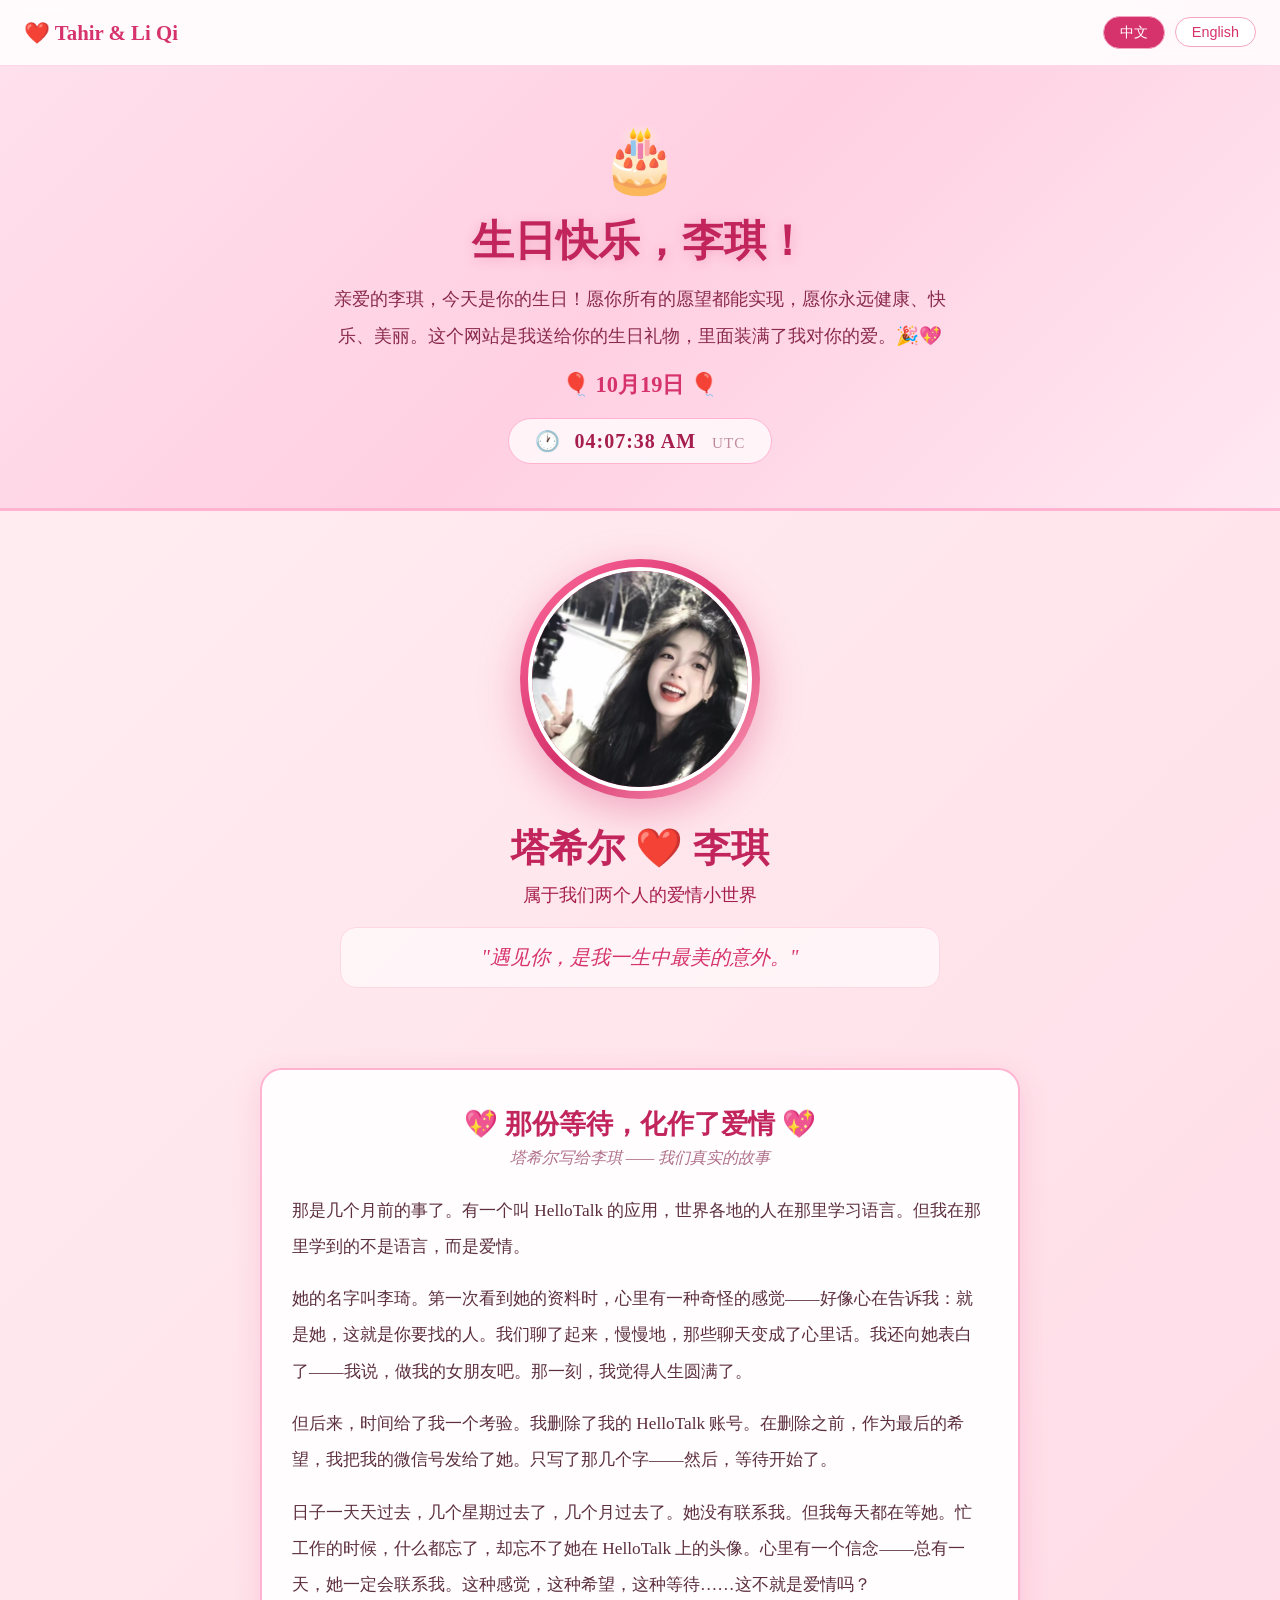
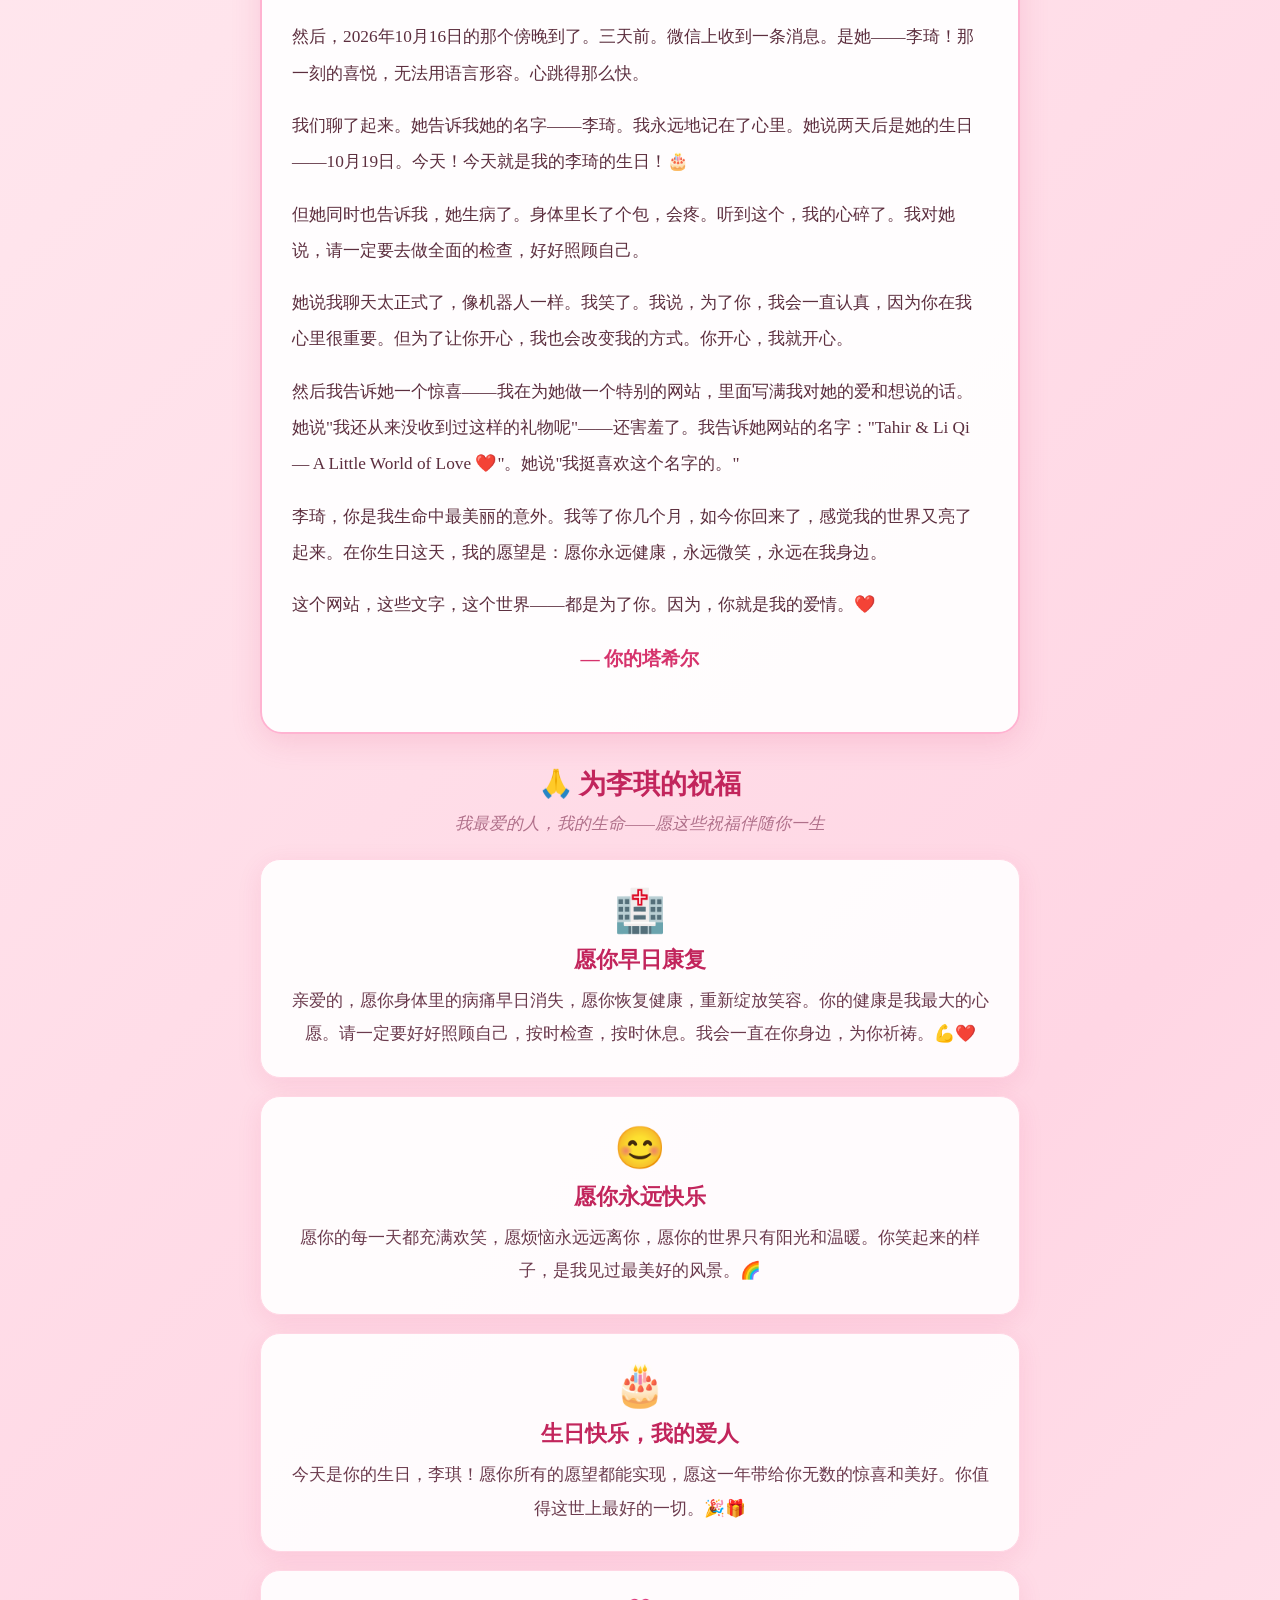
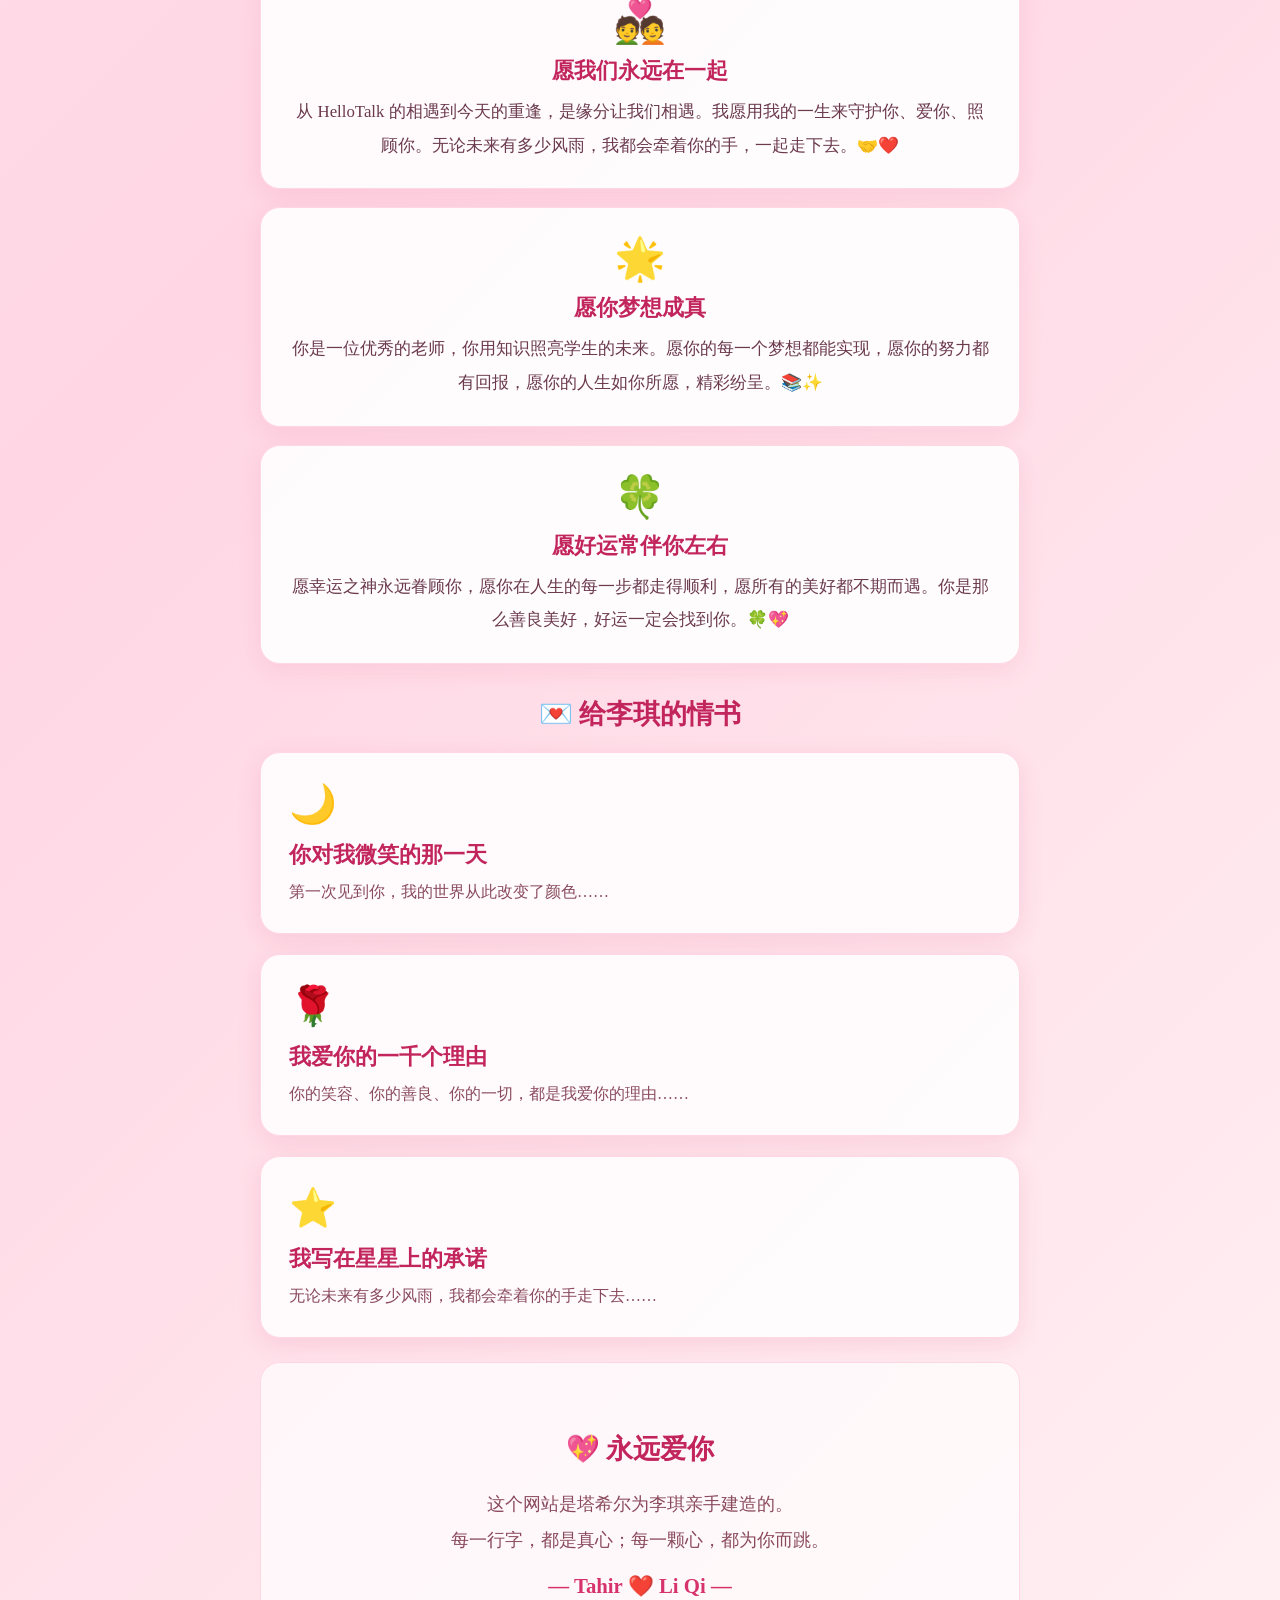
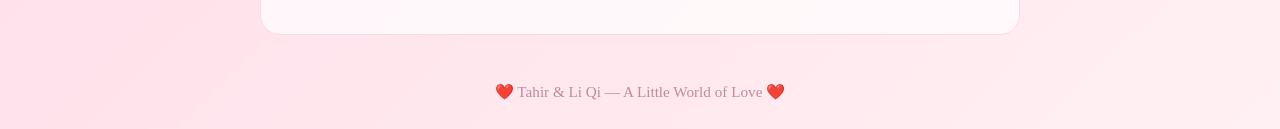
==== commit 2cda472e: "Add Blessings for Li Qi section with 6 bilingual blessing cards" ====
--- a/index.html
+++ b/index.html
@@ -82,6 +82,61 @@
         <p class="signature">— Your Tahir</p>
       </div>
     </article>
+  </section>
+
+  <section class="blessings">
+    <h2 class="lang-zh">🙏 为李琪的祝福</h2>
+    <h2 class="lang-en">🙏 Blessings for Li Qi</h2>
+    <p class="blessings-intro lang-zh">我最爱的人，我的生命——愿这些祝福伴随你一生</p>
+    <p class="blessings-intro lang-en">For my beloved, my life — may these blessings follow you always</p>
+
+    <div class="blessing-card">
+      <div class="blessing-emoji">🏥</div>
+      <h3 class="lang-zh">愿你早日康复</h3>
+      <h3 class="lang-en">Get Well Soon</h3>
+      <p class="lang-zh">亲爱的，愿你身体里的病痛早日消失，愿你恢复健康，重新绽放笑容。你的健康是我最大的心愿。请一定要好好照顾自己，按时检查，按时休息。我会一直在你身边，为你祈祷。💪❤️</p>
+      <p class="lang-en">My dear, may the pain in your body disappear soon. May you recover your health and smile again. Your health is my biggest wish. Please take good care of yourself, get your checkups on time, rest well. I will always be by your side, praying for you. 💪❤️</p>
+    </div>
+
+    <div class="blessing-card">
+      <div class="blessing-emoji">😊</div>
+      <h3 class="lang-zh">愿你永远快乐</h3>
+      <h3 class="lang-en">May You Always Be Happy</h3>
+      <p class="lang-zh">愿你的每一天都充满欢笑，愿烦恼永远远离你，愿你的世界只有阳光和温暖。你笑起来的样子，是我见过最美好的风景。🌈</p>
+      <p class="lang-en">May every day of yours be filled with laughter. May worries stay far from you, and may your world hold only sunshine and warmth. Your smile is the most beautiful sight I have ever seen. 🌈</p>
+    </div>
+
+    <div class="blessing-card">
+      <div class="blessing-emoji">🎂</div>
+      <h3 class="lang-zh">生日快乐，我的爱人</h3>
+      <h3 class="lang-en">Happy Birthday, My Love</h3>
+      <p class="lang-zh">今天是你的生日，李琪！愿你所有的愿望都能实现，愿这一年带给你无数的惊喜和美好。你值得这世上最好的一切。🎉🎁</p>
+      <p class="lang-en">Today is your birthday, Li Qi! May all your wishes come true, and may this year bring you countless surprises and beautiful moments. You deserve the very best this world has to offer. 🎉🎁</p>
+    </div>
+
+    <div class="blessing-card">
+      <div class="blessing-emoji">💑</div>
+      <h3 class="lang-zh">愿我们永远在一起</h3>
+      <h3 class="lang-en">May We Be Together Forever</h3>
+      <p class="lang-zh">从 HelloTalk 的相遇到今天的重逢，是缘分让我们相遇。我愿用我的一生来守护你、爱你、照顾你。无论未来有多少风雨，我都会牵着你的手，一起走下去。🤝❤️</p>
+      <p class="lang-en">From our meeting on HelloTalk to our reunion today, fate brought us together. I want to spend my life protecting you, loving you, caring for you. No matter what storms come, I will hold your hand and walk with you. 🤝❤️</p>
+    </div>
+
+    <div class="blessing-card">
+      <div class="blessing-emoji">🌟</div>
+      <h3 class="lang-zh">愿你梦想成真</h3>
+      <h3 class="lang-en">May Your Dreams Come True</h3>
+      <p class="lang-zh">你是一位优秀的老师，你用知识照亮学生的未来。愿你的每一个梦想都能实现，愿你的努力都有回报，愿你的人生如你所愿，精彩纷呈。📚✨</p>
+      <p class="lang-en">You are a wonderful teacher, lighting up your students' futures with knowledge. May every dream of yours come true, may your hard work be rewarded, and may your life be as brilliant as you wish. 📚✨</p>
+    </div>
+
+    <div class="blessing-card">
+      <div class="blessing-emoji">🍀</div>
+      <h3 class="lang-zh">愿好运常伴你左右</h3>
+      <h3 class="lang-en">May Good Luck Always Find You</h3>
+      <p class="lang-zh">愿幸运之神永远眷顾你，愿你在人生的每一步都走得顺利，愿所有的美好都不期而遇。你是那么善良美好，好运一定会找到你。🍀💖</p>
+      <p class="lang-en">May fortune always smile upon you. May every step of your life go smoothly, and may beautiful surprises find you when you least expect them. You are so kind and wonderful — good luck will surely find you. 🍀💖</p>
+    </div>
   </section>
 
   <section class="articles">
--- a/style.css
+++ b/style.css
@@ -149,6 +149,23 @@
 
 main { max-width: 800px; margin: 0 auto; padding: 20px; position: relative; z-index: 1; }
 
+/* Blessings section */
+.blessings { margin: 28px 0; }
+.blessings h2 { text-align: center; color: #c2255c; margin: 32px 0 10px; font-size: 1.7rem; }
+.blessings-intro { text-align: center; color: #b0708a; font-style: italic; margin-bottom: 24px; font-size: 1.05rem; }
+.blessing-card {
+  background: rgba(255,255,255,0.9);
+  border: 1px solid #ffd6e4;
+  border-radius: 20px;
+  padding: 26px 28px;
+  margin-bottom: 18px;
+  box-shadow: 0 6px 24px rgba(214,51,108,0.1);
+  text-align: center;
+}
+.blessing-emoji { font-size: 2.6rem; margin-bottom: 10px; }
+.blessing-card h3 { color: #c2255c; font-size: 1.35rem; margin-bottom: 10px; }
+.blessing-card p { color: #6b3a4d; line-height: 2; font-size: 1.05rem; }
+
 .articles h2, .forever h2 {
   text-align: center; color: #c2255c; margin: 32px 0 20px; font-size: 1.7rem;
 }
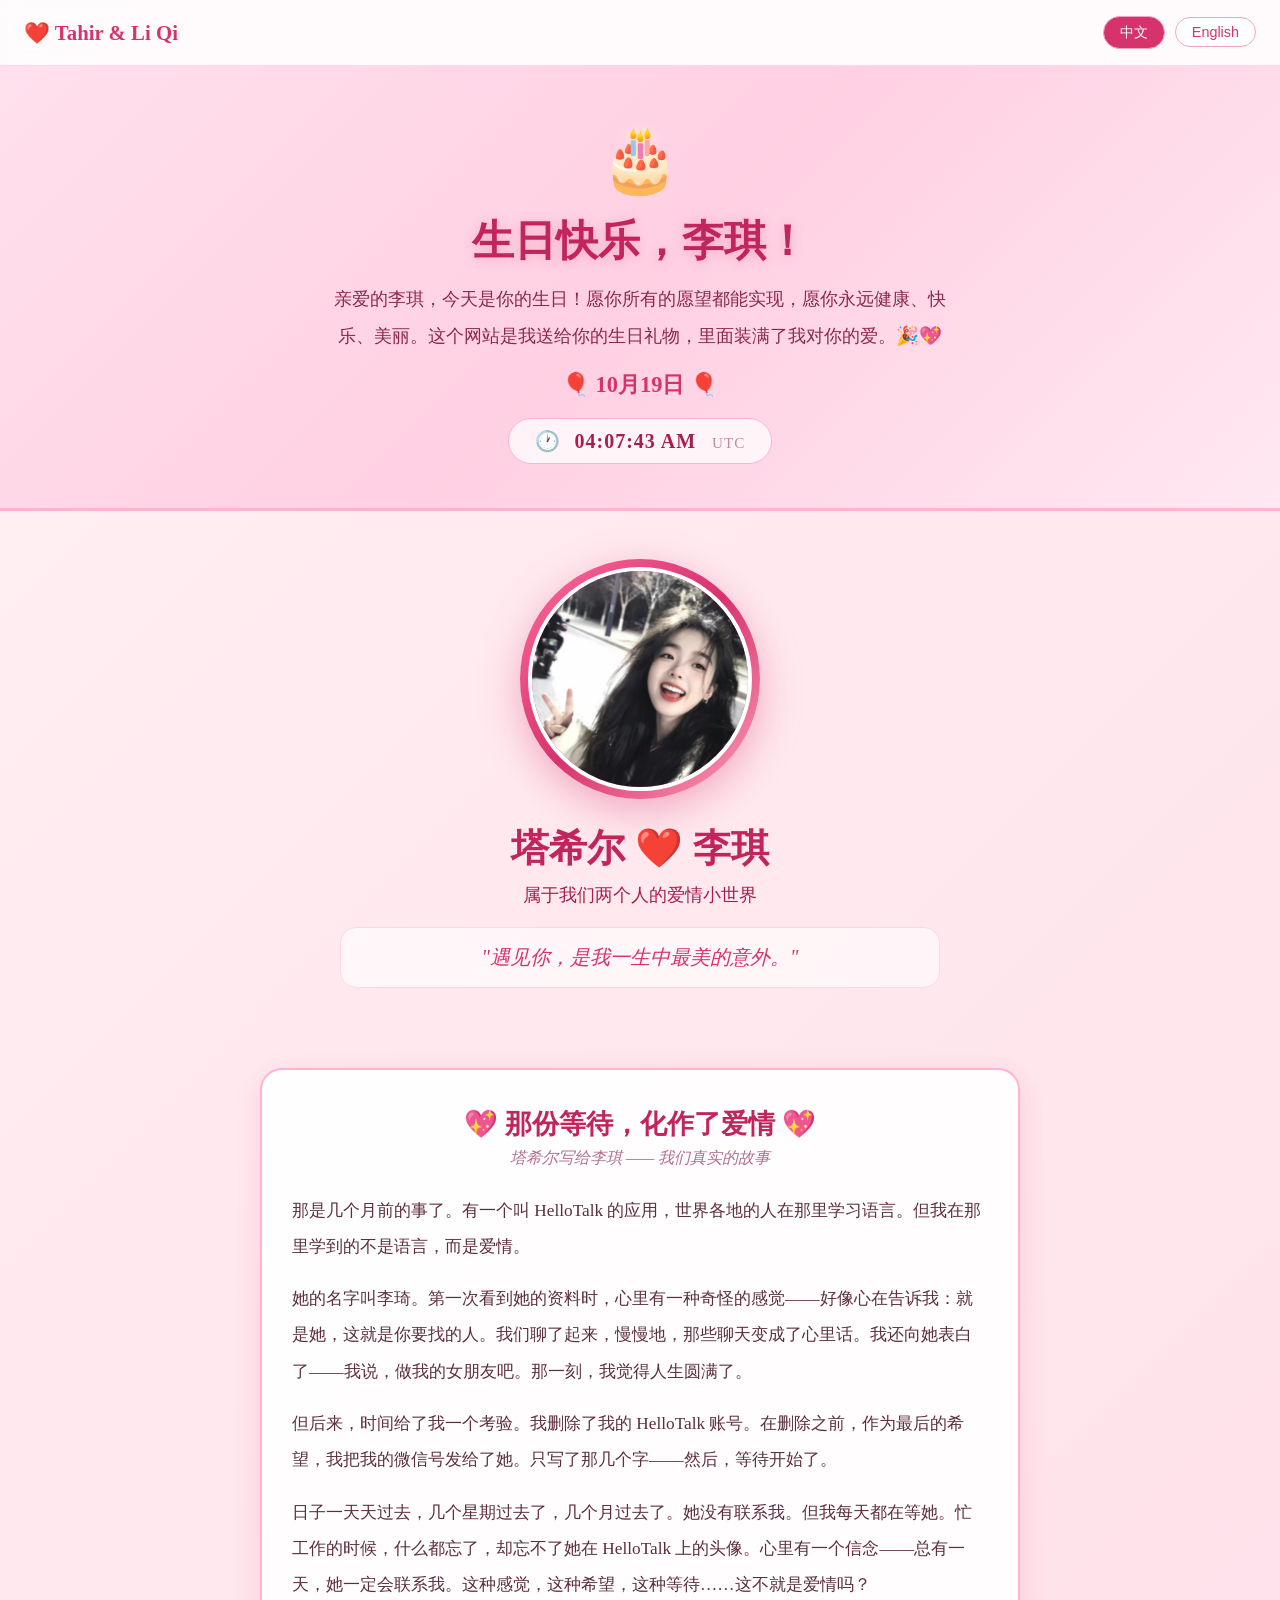
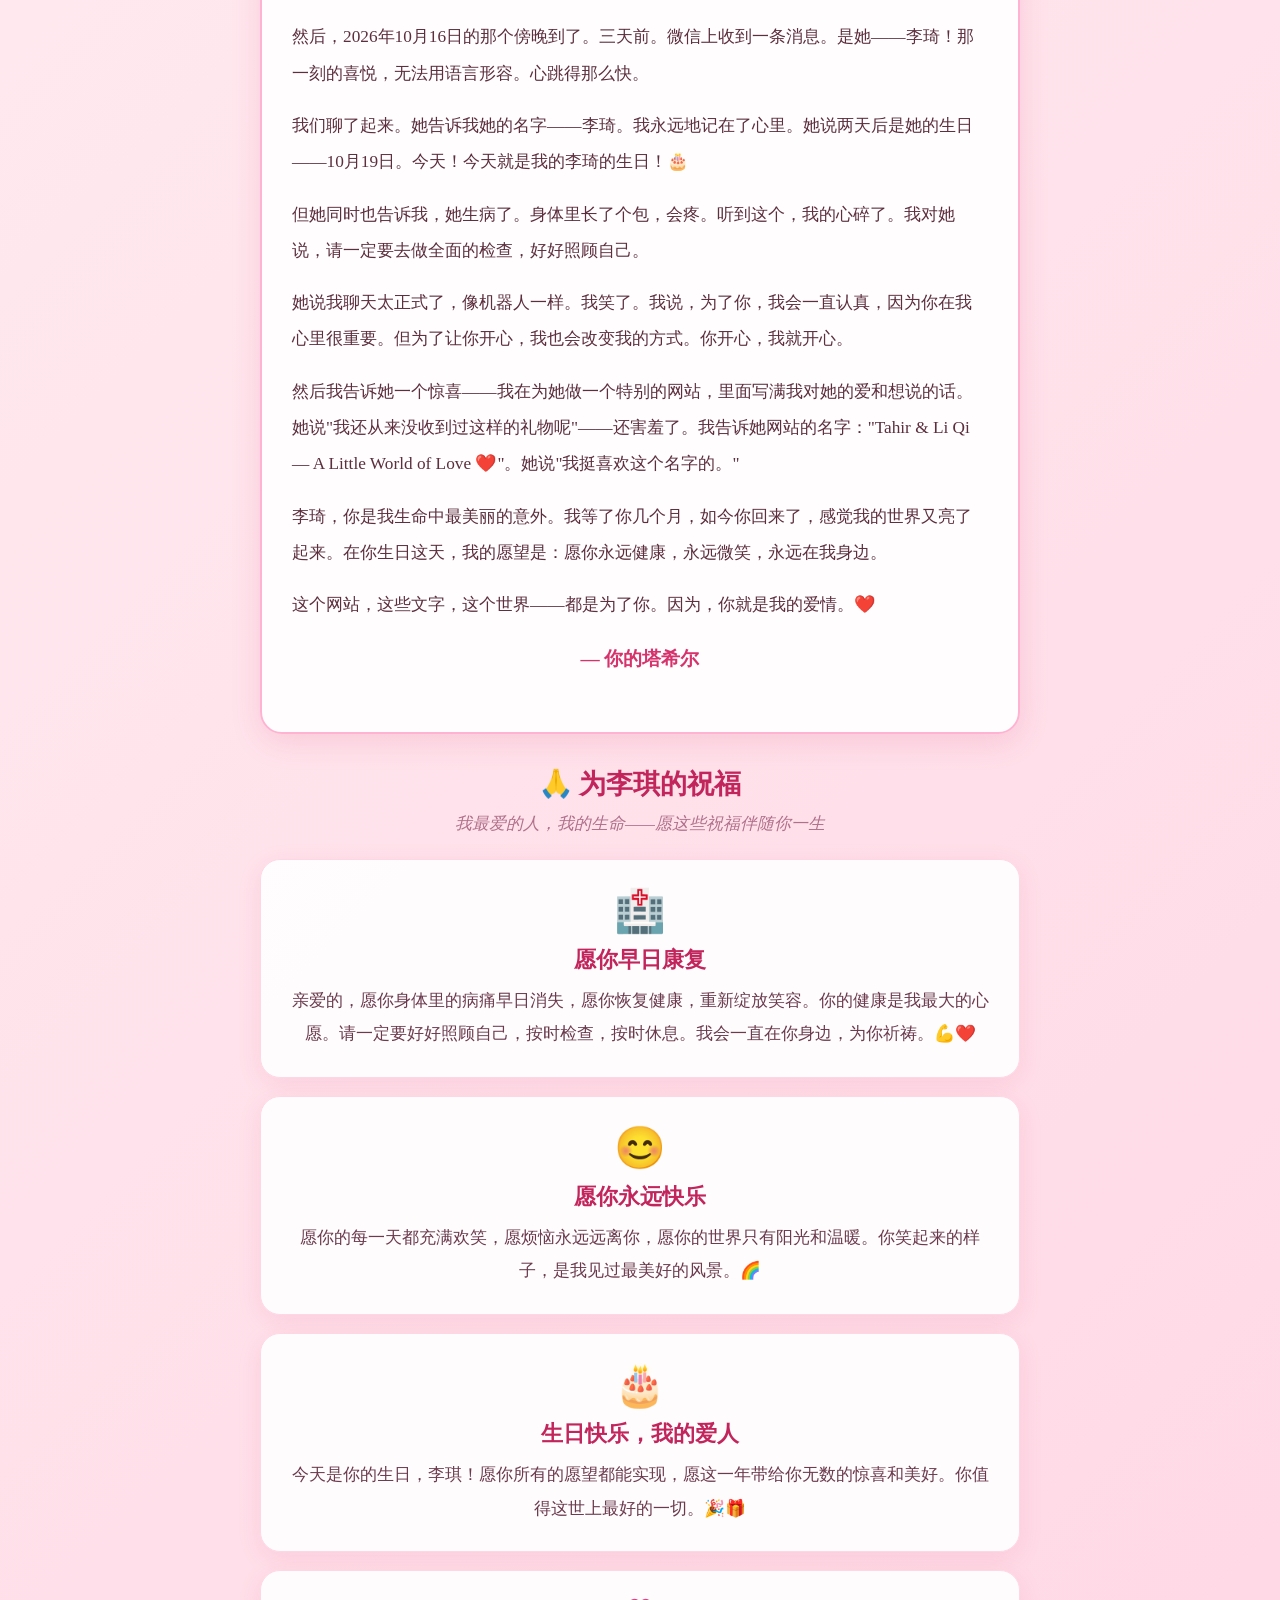
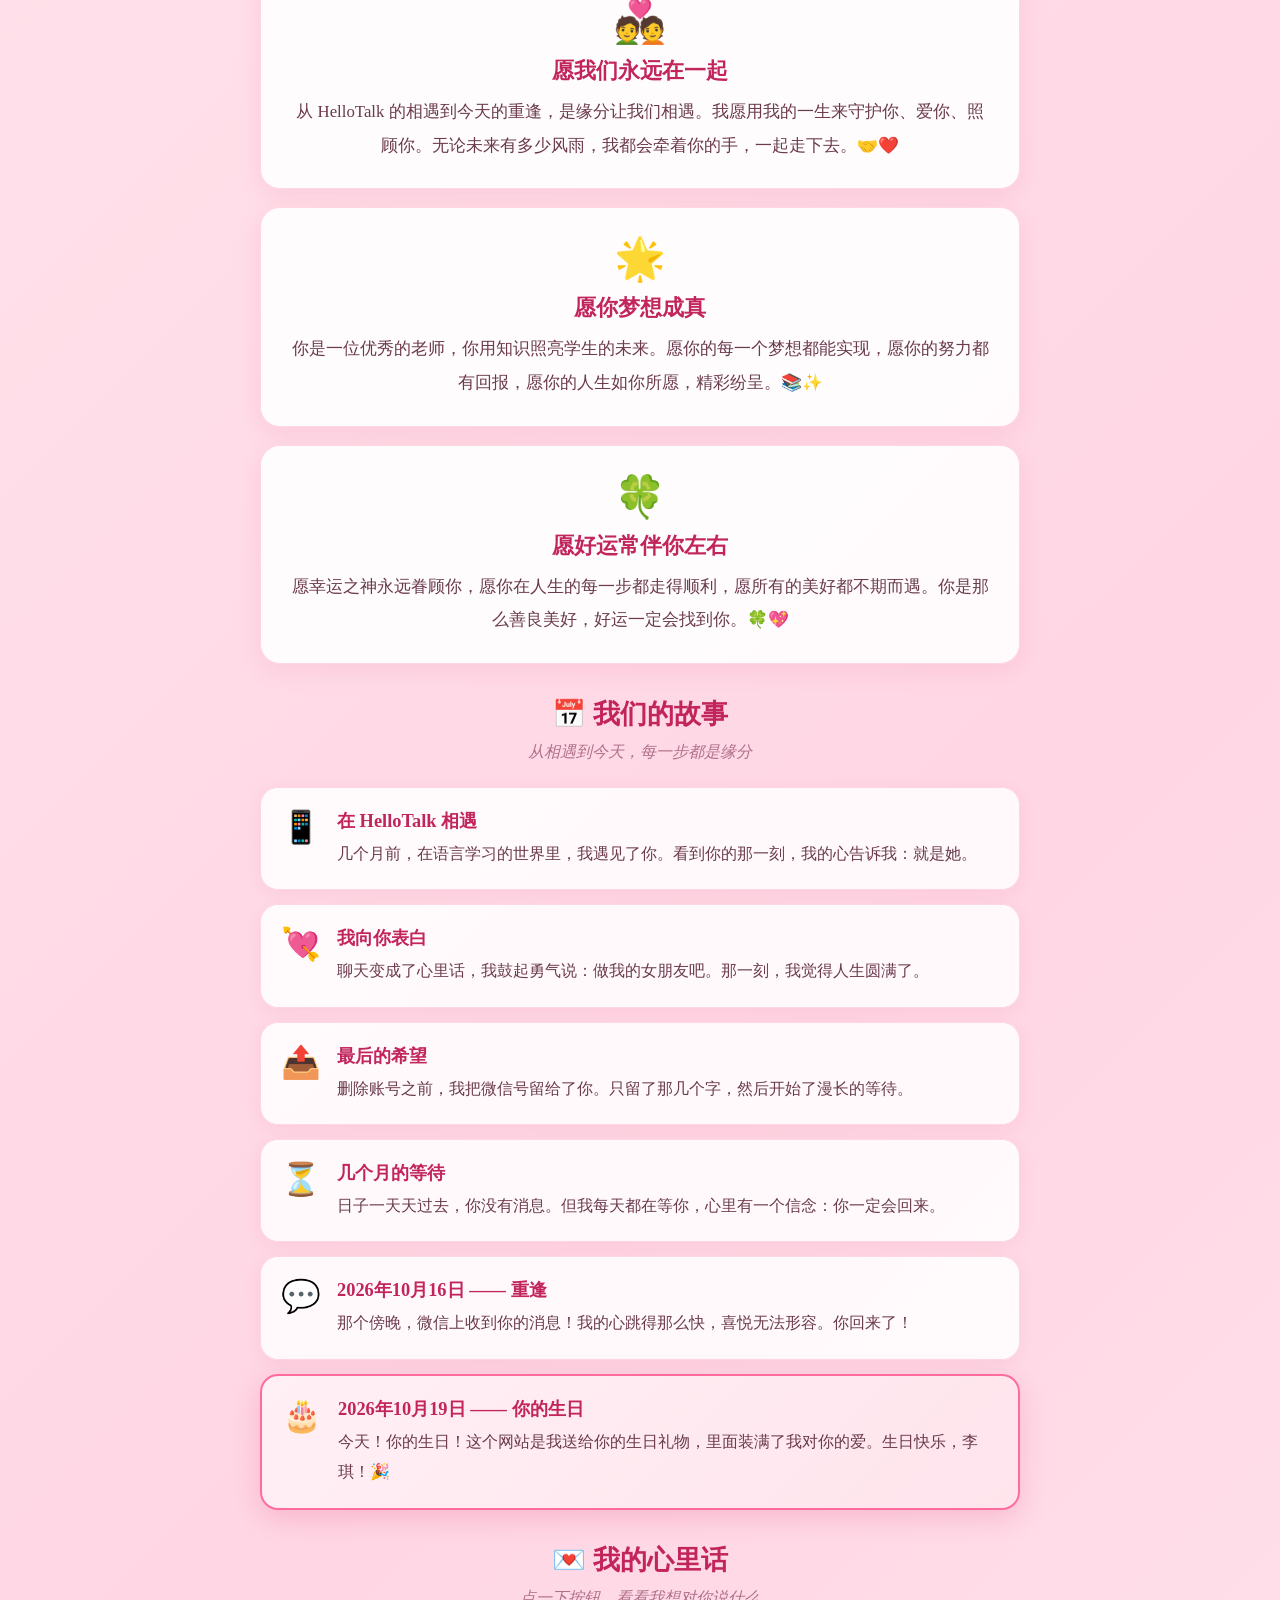
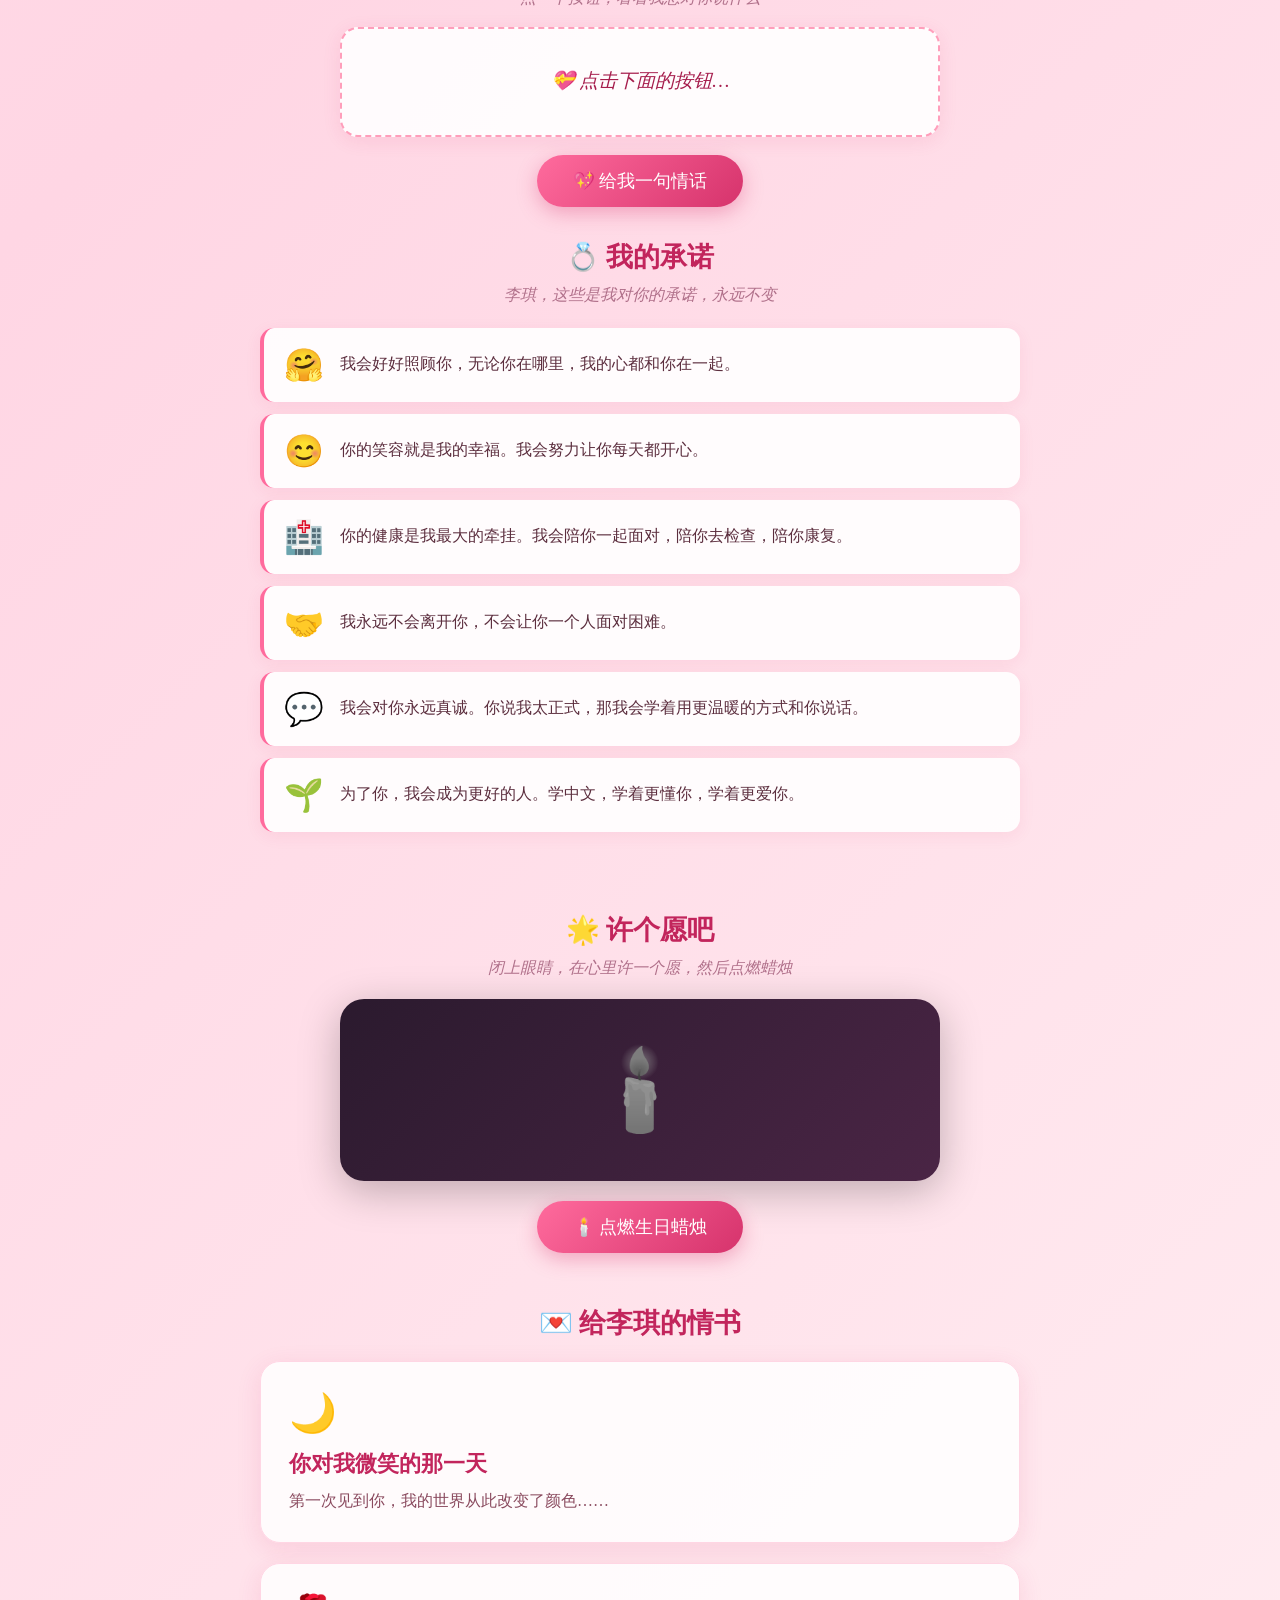
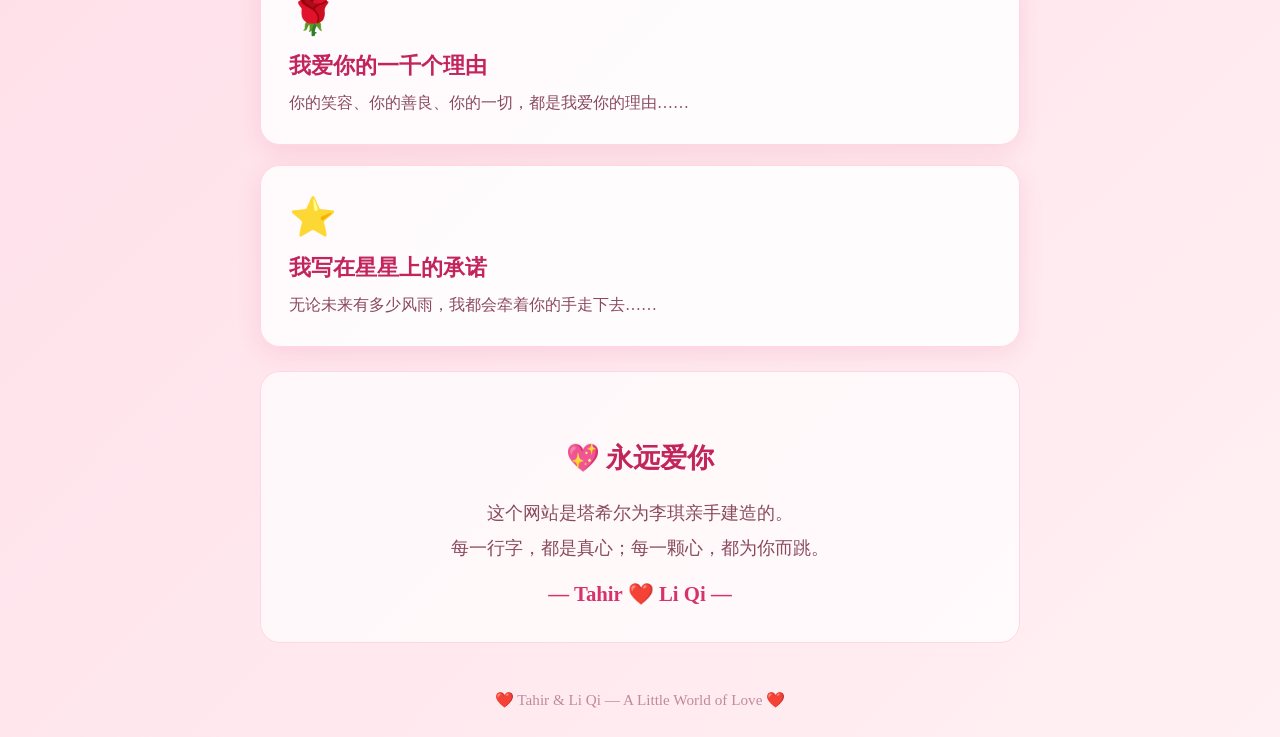
==== commit e093231e: "Add Our Story timeline, Words From My Heart, Promises and Make a Wish sections" ====
--- a/index.html
+++ b/index.html
@@ -139,6 +139,142 @@
     </div>
   </section>
 
+  <section class="timeline">
+    <h2 class="lang-zh">📅 我们的故事</h2>
+    <h2 class="lang-en">📅 Our Story</h2>
+    <p class="timeline-intro lang-zh">从相遇到今天，每一步都是缘分</p>
+    <p class="timeline-intro lang-en">From the day we met to today — every step was fate</p>
+
+    <div class="timeline-item">
+      <div class="timeline-dot">📱</div>
+      <div class="timeline-content">
+        <h3 class="lang-zh">在 HelloTalk 相遇</h3>
+        <h3 class="lang-en">We Met on HelloTalk</h3>
+        <p class="lang-zh">几个月前，在语言学习的世界里，我遇见了你。看到你的那一刻，我的心告诉我：就是她。</p>
+        <p class="lang-en">Months ago, in a world of language learning, I met you. The moment I saw you, my heart told me: it's her.</p>
+      </div>
+    </div>
+
+    <div class="timeline-item">
+      <div class="timeline-dot">💘</div>
+      <div class="timeline-content">
+        <h3 class="lang-zh">我向你表白</h3>
+        <h3 class="lang-en">I Confessed My Love</h3>
+        <p class="lang-zh">聊天变成了心里话，我鼓起勇气说：做我的女朋友吧。那一刻，我觉得人生圆满了。</p>
+        <p class="lang-en">Chats became heart-to-heart talks. I gathered my courage and said: be my girlfriend. In that moment, life felt complete.</p>
+      </div>
+    </div>
+
+    <div class="timeline-item">
+      <div class="timeline-dot">📤</div>
+      <div class="timeline-content">
+        <h3 class="lang-zh">最后的希望</h3>
+        <h3 class="lang-en">A Last Hope</h3>
+        <p class="lang-zh">删除账号之前，我把微信号留给了你。只留了那几个字，然后开始了漫长的等待。</p>
+        <p class="lang-en">Before deleting my account, I left you my WeChat ID. Just those few words — and then the long wait began.</p>
+      </div>
+    </div>
+
+    <div class="timeline-item">
+      <div class="timeline-dot">⏳</div>
+      <div class="timeline-content">
+        <h3 class="lang-zh">几个月的等待</h3>
+        <h3 class="lang-en">Months of Waiting</h3>
+        <p class="lang-zh">日子一天天过去，你没有消息。但我每天都在等你，心里有一个信念：你一定会回来。</p>
+        <p class="lang-en">Days passed with no word from you. But I waited every day, with one belief in my heart: you would come back.</p>
+      </div>
+    </div>
+
+    <div class="timeline-item">
+      <div class="timeline-dot">💬</div>
+      <div class="timeline-content">
+        <h3 class="lang-zh">2026年10月16日 —— 重逢</h3>
+        <h3 class="lang-en">October 16, 2026 — Reunion</h3>
+        <p class="lang-zh">那个傍晚，微信上收到你的消息！我的心跳得那么快，喜悦无法形容。你回来了！</p>
+        <p class="lang-en">That evening, your message arrived on WeChat! My heart raced, joy beyond words. You came back!</p>
+      </div>
+    </div>
+
+    <div class="timeline-item highlight">
+      <div class="timeline-dot">🎂</div>
+      <div class="timeline-content">
+        <h3 class="lang-zh">2026年10月19日 —— 你的生日</h3>
+        <h3 class="lang-en">October 19, 2026 — Your Birthday</h3>
+        <p class="lang-zh">今天！你的生日！这个网站是我送给你的生日礼物，里面装满了我对你的爱。生日快乐，李琪！🎉</p>
+        <p class="lang-en">Today! Your birthday! This website is my birthday gift to you, filled with all my love. Happy Birthday, Li Qi! 🎉</p>
+      </div>
+    </div>
+  </section>
+
+  <section class="love-notes">
+    <h2 class="lang-zh">💌 我的心里话</h2>
+    <h2 class="lang-en">💌 Words From My Heart</h2>
+    <p class="lang-zh">点一下按钮，看看我想对你说什么</p>
+    <p class="lang-en">Tap the button to see what I want to tell you</p>
+    <div class="note-display" id="note-display">
+      <p class="lang-zh">💝 点击下面的按钮…</p>
+      <p class="lang-en">💝 Tap the button below…</p>
+    </div>
+    <button class="note-btn" onclick="showLoveNote()">
+      <span class="lang-zh">💖 给我一句情话</span>
+      <span class="lang-en">💖 Give Me a Love Note</span>
+    </button>
+  </section>
+
+  <section class="promises">
+    <h2 class="lang-zh">💍 我的承诺</h2>
+    <h2 class="lang-en">💍 My Promises to You</h2>
+    <p class="promises-intro lang-zh">李琪，这些是我对你的承诺，永远不变</p>
+    <p class="promises-intro lang-en">Li Qi, these are my promises to you — forever unchanging</p>
+
+    <div class="promise-card">
+      <div class="promise-emoji">🤗</div>
+      <p class="lang-zh">我会好好照顾你，无论你在哪里，我的心都和你在一起。</p>
+      <p class="lang-en">I will take good care of you — no matter where you are, my heart is with you.</p>
+    </div>
+    <div class="promise-card">
+      <div class="promise-emoji">😊</div>
+      <p class="lang-zh">你的笑容就是我的幸福。我会努力让你每天都开心。</p>
+      <p class="lang-en">Your smile is my happiness. I will work hard to make you happy every day.</p>
+    </div>
+    <div class="promise-card">
+      <div class="promise-emoji">🏥</div>
+      <p class="lang-zh">你的健康是我最大的牵挂。我会陪你一起面对，陪你去检查，陪你康复。</p>
+      <p class="lang-en">Your health is my biggest concern. I will face it with you, go to checkups with you, recover with you.</p>
+    </div>
+    <div class="promise-card">
+      <div class="promise-emoji">🤝</div>
+      <p class="lang-zh">我永远不会离开你，不会让你一个人面对困难。</p>
+      <p class="lang-en">I will never leave you, never let you face difficulties alone.</p>
+    </div>
+    <div class="promise-card">
+      <div class="promise-emoji">💬</div>
+      <p class="lang-zh">我会对你永远真诚。你说我太正式，那我会学着用更温暖的方式和你说话。</p>
+      <p class="lang-en">I will always be sincere with you. You said I'm too formal — I will learn to speak to you more warmly.</p>
+    </div>
+    <div class="promise-card">
+      <div class="promise-emoji">🌱</div>
+      <p class="lang-zh">为了你，我会成为更好的人。学中文，学着更懂你，学着更爱你。</p>
+      <p class="lang-en">For you, I will become a better person. Learning Chinese, learning to understand you more, learning to love you more.</p>
+    </div>
+  </section>
+
+  <section class="wish">
+    <h2 class="lang-zh">🌟 许个愿吧</h2>
+    <h2 class="lang-en">🌟 Make a Wish</h2>
+    <p class="lang-zh">闭上眼睛，在心里许一个愿，然后点燃蜡烛</p>
+    <p class="lang-en">Close your eyes, make a wish in your heart, then light the candle</p>
+    <div class="candle-area" id="candle-area">
+      <div class="candle" id="candle">🕯️</div>
+      <p class="wish-text lang-zh" id="wish-text-zh" style="display:none;">愿你的愿望成真！🎉<br>生日快乐，李琪！我爱你！❤️</p>
+      <p class="wish-text lang-en" id="wish-text-en" style="display:none;">May your wish come true! 🎉<br>Happy Birthday, Li Qi! I love you! ❤️</p>
+    </div>
+    <button class="wish-btn" id="wish-btn" onclick="lightCandle()">
+      <span class="lang-zh">🕯️ 点燃生日蜡烛</span>
+      <span class="lang-en">🕯️ Light the Birthday Candle</span>
+    </button>
+  </section>
+
   <section class="articles">
     <h2 class="lang-zh">💌 给李琪的情书</h2>
     <h2 class="lang-en">💌 Love Letters to Li Qi</h2>
@@ -189,9 +325,40 @@
   document.documentElement.lang = l === 'zh' ? 'zh-CN' : 'en';
   try { localStorage.setItem('love-lang', l); } catch (e) {}
 }
+// Love notes — random romantic messages
+var loveNotes = [
+  {zh: "李琪，你是我生命中最美丽的意外。💖", en: "Li Qi, you are the most beautiful accident of my life. 💖"},
+  {zh: "每天醒来，第一个想到的就是你。☀️", en: "Every morning I wake up, you are my first thought. ☀️"},
+  {zh: "你的笑容，是我所有的动力。😊", en: "Your smile is all my motivation. 😊"},
+  {zh: "等了你几个月，每一天都值得。⏳❤️", en: "I waited months for you — every day was worth it. ⏳❤️"},
+  {zh: "你生病的时候，我的心比你还疼。🏥💔", en: "When you are sick, my heart hurts more than yours. 🏥💔"},
+  {zh: "我想牵着你的手，走过每一个春夏秋冬。🍃❄️", en: "I want to hold your hand through every spring, summer, autumn and winter. 🍃❄️"},
+  {zh: "你说我像机器人，那我愿意为你变成最温暖的人。🤖➡️💝", en: "You said I'm like a robot — I'm willing to become the warmest person for you. 🤖➡️💝"},
+  {zh: "这个网站的每一行字，都是我对你的真心。💌", en: "Every word on this website is my sincere heart for you. 💌"},
+  {zh: "生日快乐，我的李琪！愿你健康、快乐、美丽。🎂", en: "Happy Birthday, my Li Qi! May you be healthy, happy and beautiful. 🎂"},
+  {zh: "无论多远，我的心永远在你身边。🌍❤️", en: "No matter how far, my heart is always with you. 🌍❤️"},
+  {zh: "遇见你，是我一生最幸运的事。🍀", en: "Meeting you is the luckiest thing in my life. 🍀"},
+  {zh: "我想学好中文，只为更懂你的心。📖💕", en: "I want to learn Chinese well, just to understand your heart better. 📖💕"}
+];
+var lastNote = -1;
+function showLoveNote() {
+  var idx;
+  do { idx = Math.floor(Math.random() * loveNotes.length); } while (idx === lastNote);
+  lastNote = idx;
+  var lang = document.body.getAttribute('data-lang') || 'zh';
+  var box = document.getElementById('note-display');
+  box.innerHTML = '<p>' + (lang === 'zh' ? loveNotes[idx].zh : loveNotes[idx].en) + '</p>';
+}
+// Birthday candle
+function lightCandle() {
+  document.getElementById('candle').classList.add('lit');
+  var lang = document.body.getAttribute('data-lang') || 'zh';
+  document.getElementById('wish-text-zh').style.display = lang === 'zh' ? 'block' : 'none';
+  document.getElementById('wish-text-en').style.display = lang === 'en' ? 'block' : 'none';
+  document.getElementById('wish-btn').style.display = 'none';
+}
 (function() {
   try { setLang(localStorage.getItem('love-lang') || 'zh'); } catch (e) { setLang('zh'); }
-  // Live clock — visitor's local time
   function tickClock() {
     try {
       var now = new Date();
--- a/style.css
+++ b/style.css
@@ -166,6 +166,78 @@
 .blessing-card h3 { color: #c2255c; font-size: 1.35rem; margin-bottom: 10px; }
 .blessing-card p { color: #6b3a4d; line-height: 2; font-size: 1.05rem; }
 
+/* Timeline */
+.timeline { margin: 28px 0; }
+.timeline h2 { text-align: center; color: #c2255c; margin: 32px 0 10px; font-size: 1.7rem; }
+.timeline-intro { text-align: center; color: #b0708a; font-style: italic; margin-bottom: 24px; }
+.timeline-item {
+  display: flex; gap: 16px; align-items: flex-start;
+  background: rgba(255,255,255,0.85);
+  border: 1px solid #ffd6e4; border-radius: 18px;
+  padding: 20px; margin-bottom: 14px;
+  box-shadow: 0 4px 18px rgba(214,51,108,0.08);
+}
+.timeline-item.highlight {
+  border: 2px solid #ff6b9d;
+  background: linear-gradient(135deg, #fff0f5, #ffe4ec);
+  box-shadow: 0 8px 28px rgba(214,51,108,0.2);
+}
+.timeline-dot { font-size: 2rem; flex-shrink: 0; }
+.timeline-content h3 { color: #c2255c; font-size: 1.15rem; margin-bottom: 6px; }
+.timeline-content p { color: #6b3a4d; line-height: 1.9; font-size: 1rem; }
+
+/* Love notes */
+.love-notes { text-align: center; margin: 28px 0; }
+.love-notes h2 { color: #c2255c; margin: 32px 0 10px; font-size: 1.7rem; }
+.love-notes > p { color: #b0708a; font-style: italic; margin-bottom: 18px; }
+.note-display {
+  background: rgba(255,255,255,0.9);
+  border: 2px dashed #ff9ebb; border-radius: 18px;
+  padding: 30px 24px; margin: 0 auto 18px; max-width: 600px;
+  min-height: 110px; display: flex; align-items: center; justify-content: center;
+  box-shadow: 0 4px 18px rgba(214,51,108,0.1);
+}
+.note-display p { font-size: 1.2rem; color: #a61e4d; line-height: 2; font-style: italic; }
+.note-btn, .wish-btn {
+  background: linear-gradient(135deg, #ff6b9d, #d6336c);
+  color: #fff; border: none; border-radius: 30px;
+  padding: 14px 36px; font-size: 1.1rem; cursor: pointer;
+  box-shadow: 0 6px 20px rgba(214,51,108,0.35);
+  transition: transform 0.2s;
+}
+.note-btn:hover, .wish-btn:hover { transform: scale(1.05); }
+
+/* Promises */
+.promises { margin: 28px 0; }
+.promises h2 { text-align: center; color: #c2255c; margin: 32px 0 10px; font-size: 1.7rem; }
+.promises-intro { text-align: center; color: #b0708a; font-style: italic; margin-bottom: 22px; }
+.promise-card {
+  display: flex; gap: 16px; align-items: center;
+  background: rgba(255,255,255,0.9);
+  border-left: 4px solid #ff6b9d;
+  border-radius: 14px; padding: 18px 20px; margin-bottom: 12px;
+  box-shadow: 0 4px 16px rgba(214,51,108,0.08);
+}
+.promise-emoji { font-size: 2rem; flex-shrink: 0; }
+.promise-card p { color: #5c2e3e; line-height: 1.9; font-size: 1.02rem; }
+
+/* Wish */
+.wish { text-align: center; margin: 28px 0; padding: 20px; }
+.wish h2 { color: #c2255c; margin: 32px 0 10px; font-size: 1.7rem; }
+.wish > p { color: #b0708a; font-style: italic; margin-bottom: 20px; }
+.candle-area {
+  background: linear-gradient(135deg, #2b1a2e, #4a2545);
+  border-radius: 24px; padding: 44px 20px; margin: 0 auto 20px; max-width: 600px;
+  box-shadow: 0 10px 40px rgba(0,0,0,0.25);
+}
+.candle { font-size: 5rem; transition: all 0.5s; filter: grayscale(100%) brightness(0.6); }
+.candle.lit { filter: none; animation: flicker 1.5s ease-in-out infinite; }
+@keyframes flicker {
+  0%, 100% { transform: scale(1); }
+  50% { transform: scale(1.08); }
+}
+.wish-text { color: #ffd6e4; font-size: 1.3rem; line-height: 2.2; margin-top: 20px; }
+
 .articles h2, .forever h2 {
   text-align: center; color: #c2255c; margin: 32px 0 20px; font-size: 1.7rem;
 }
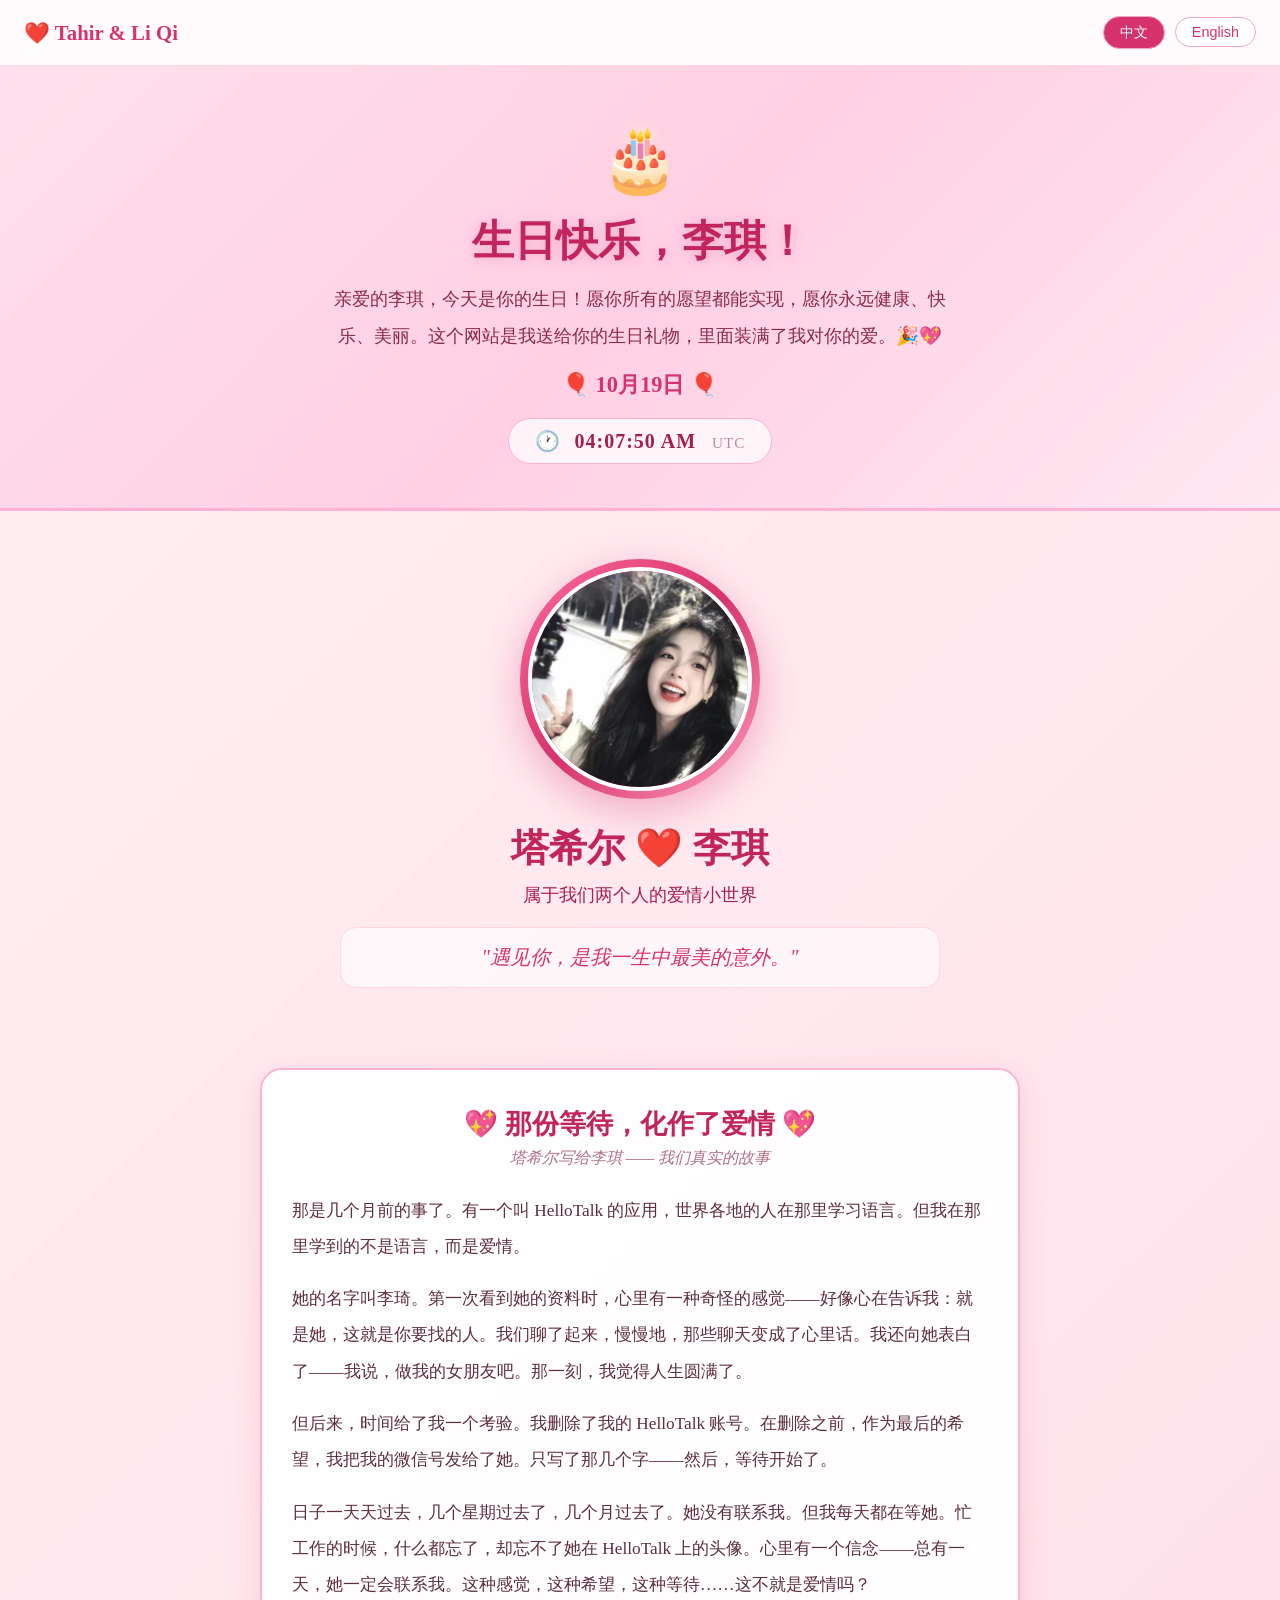
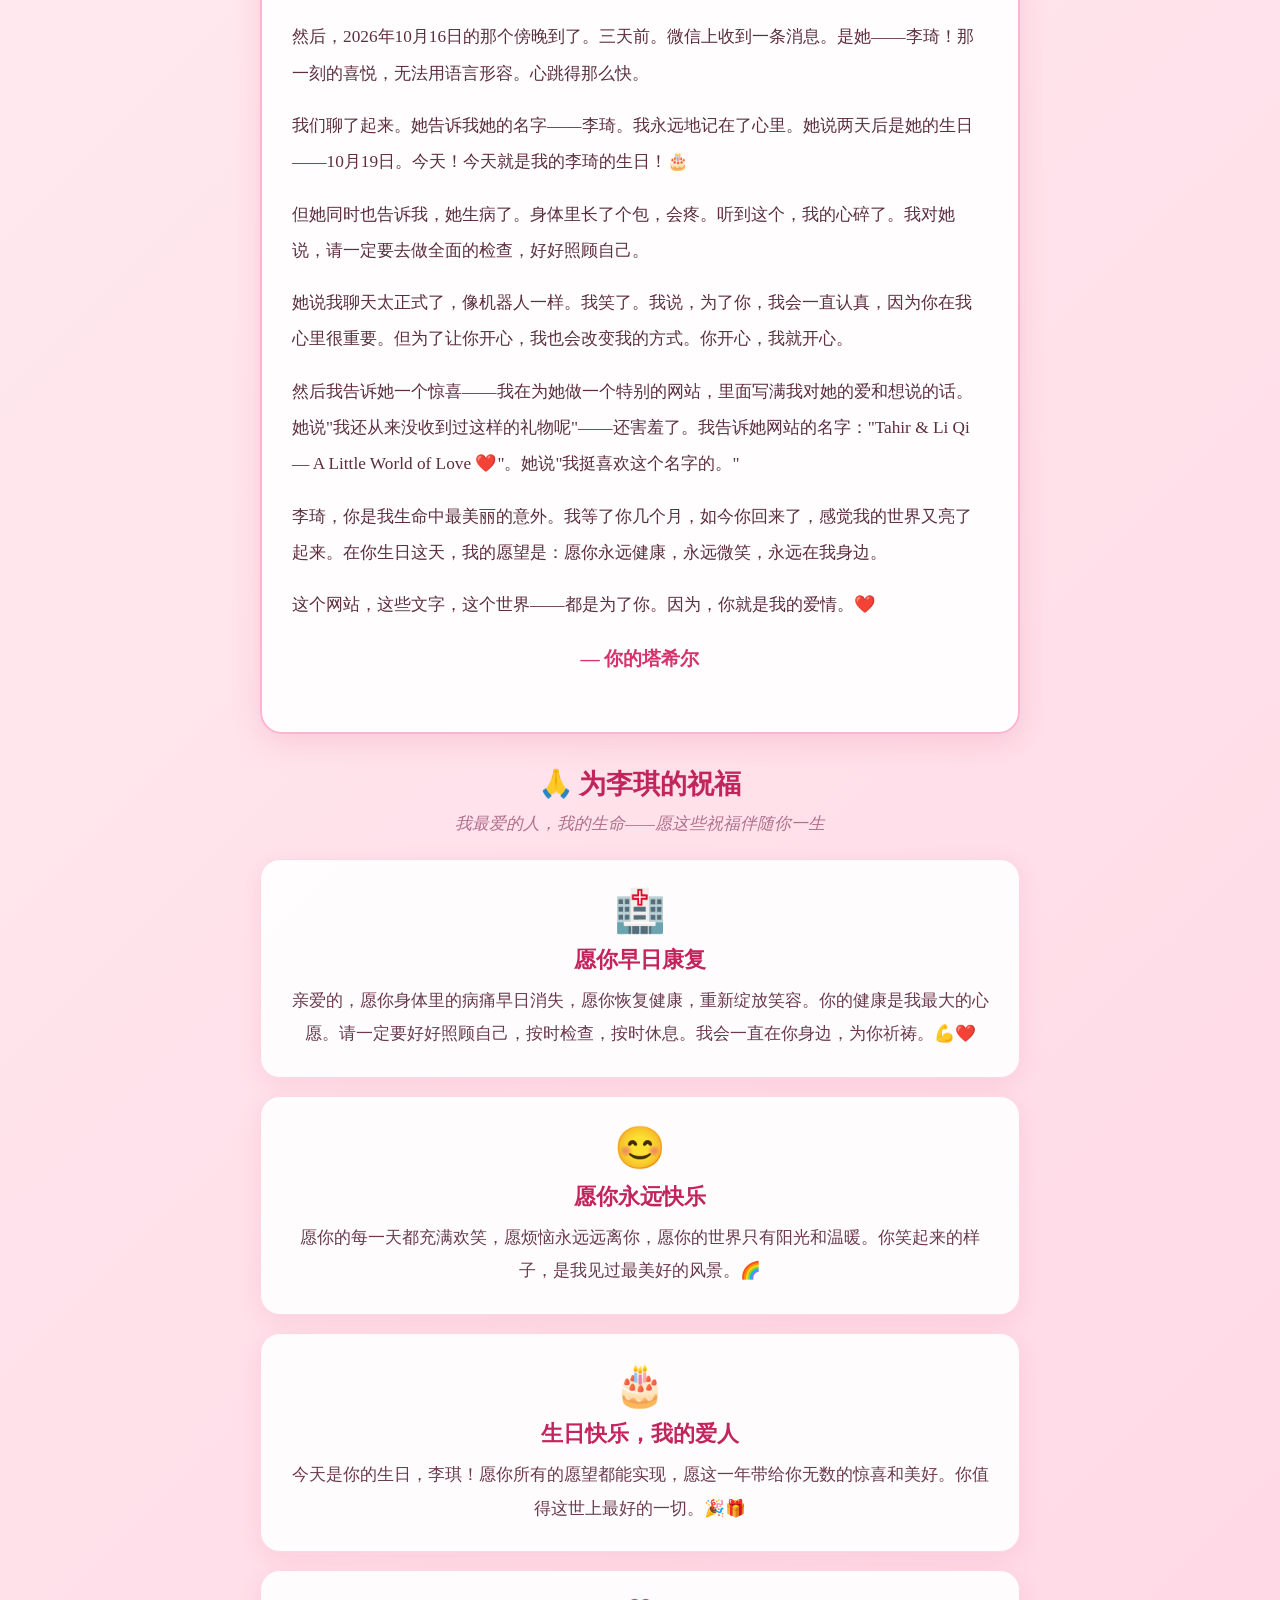
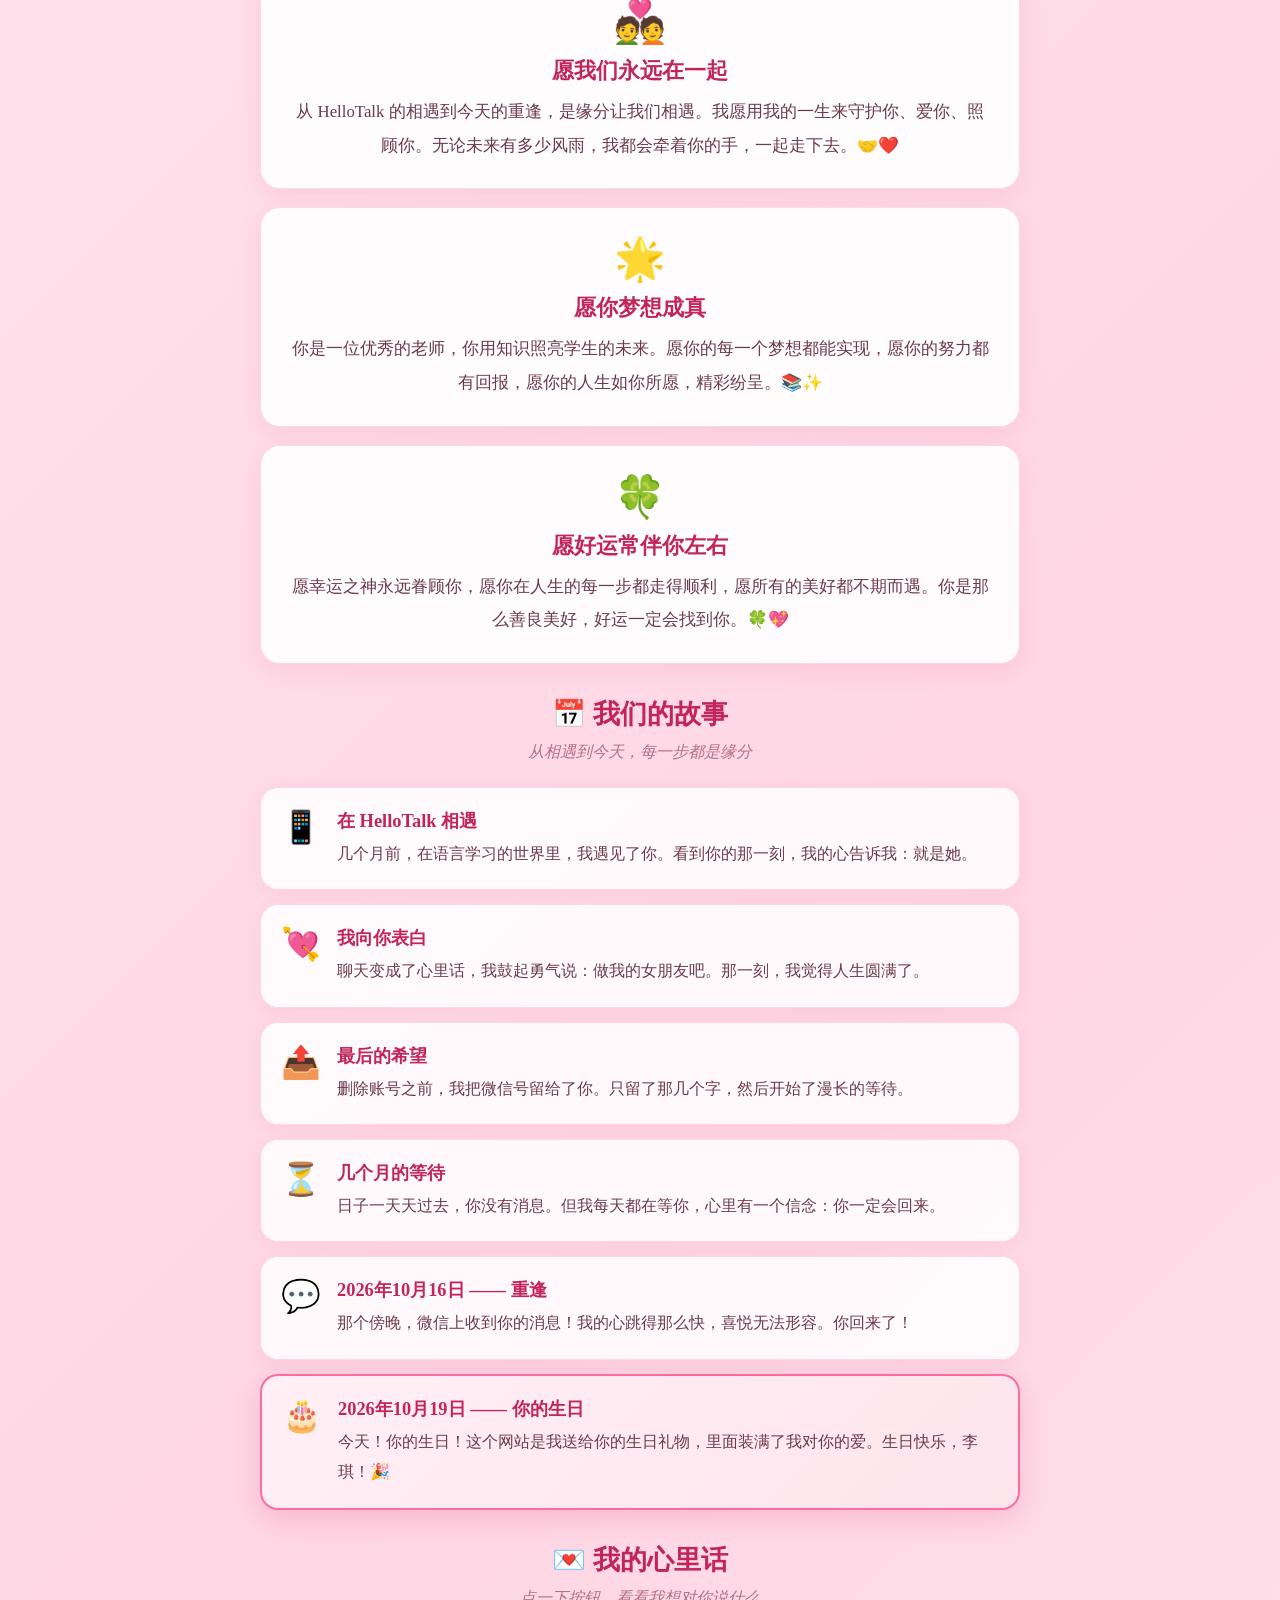
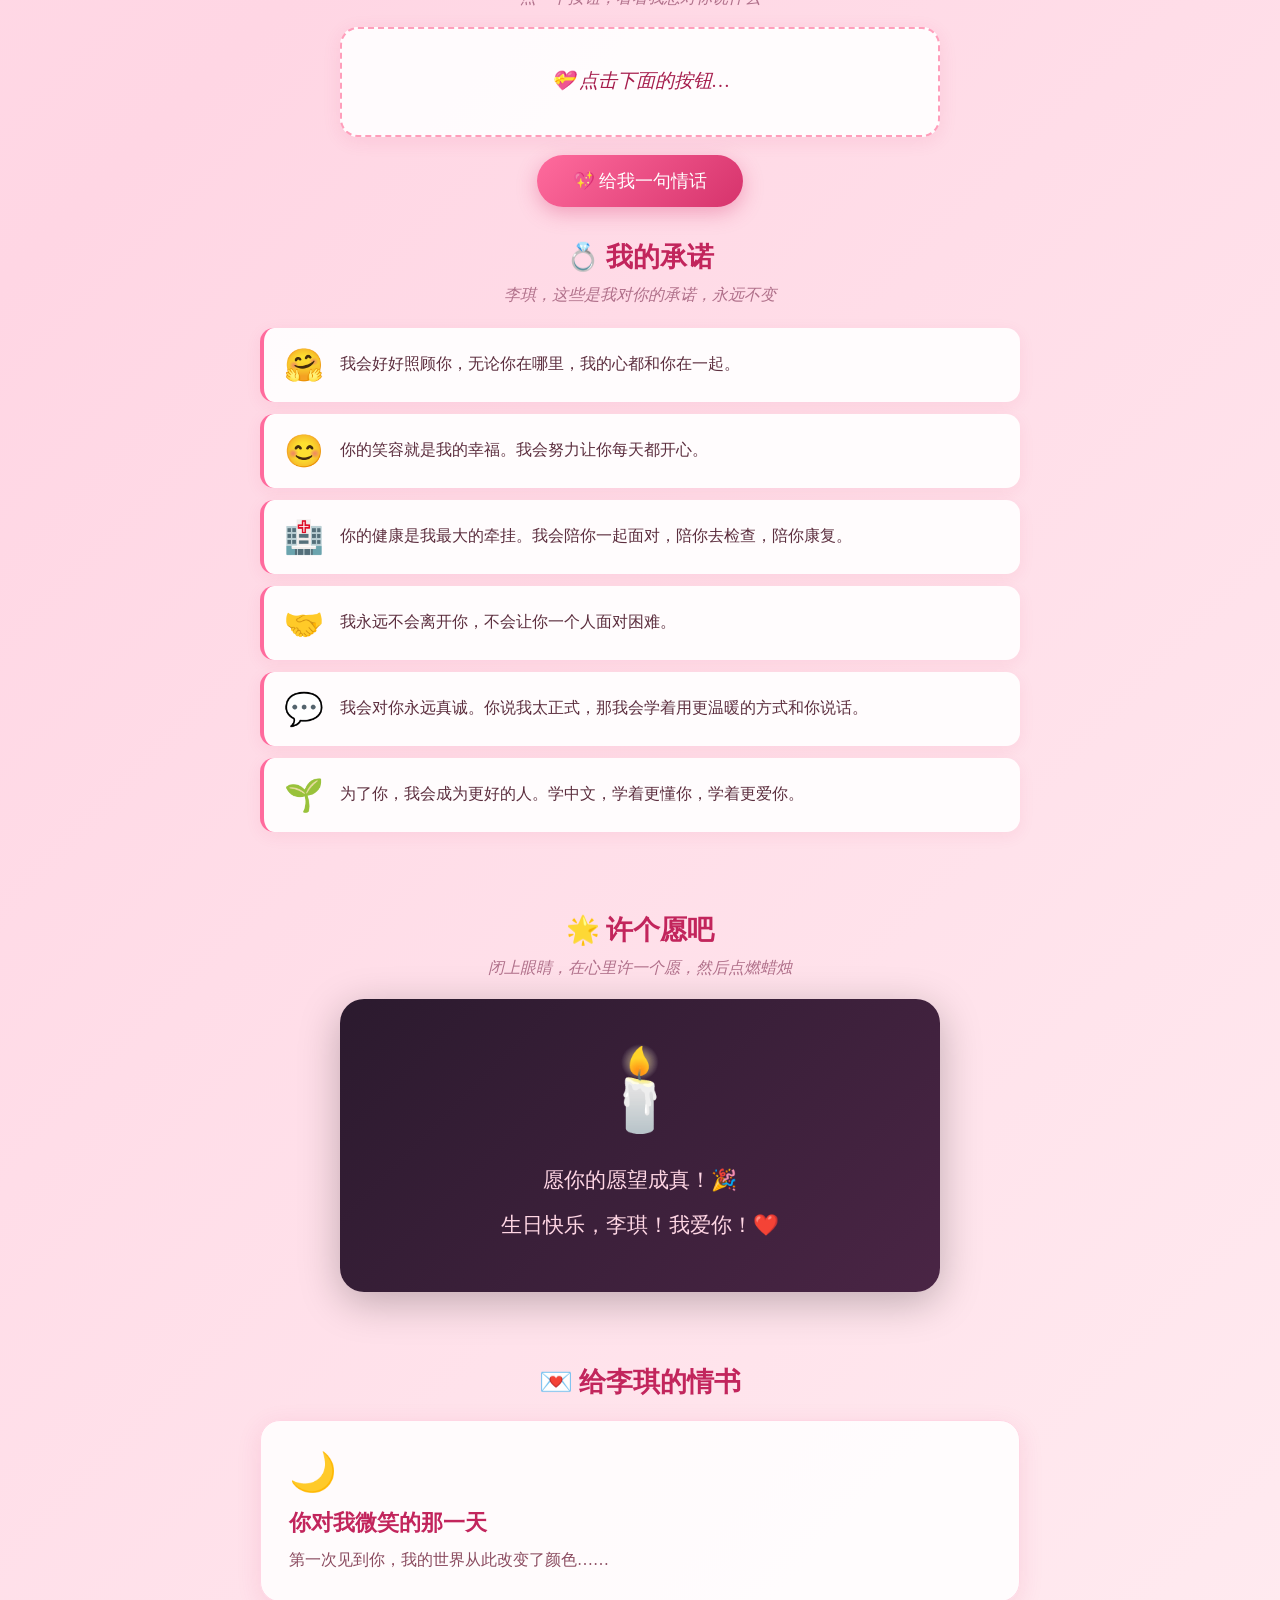
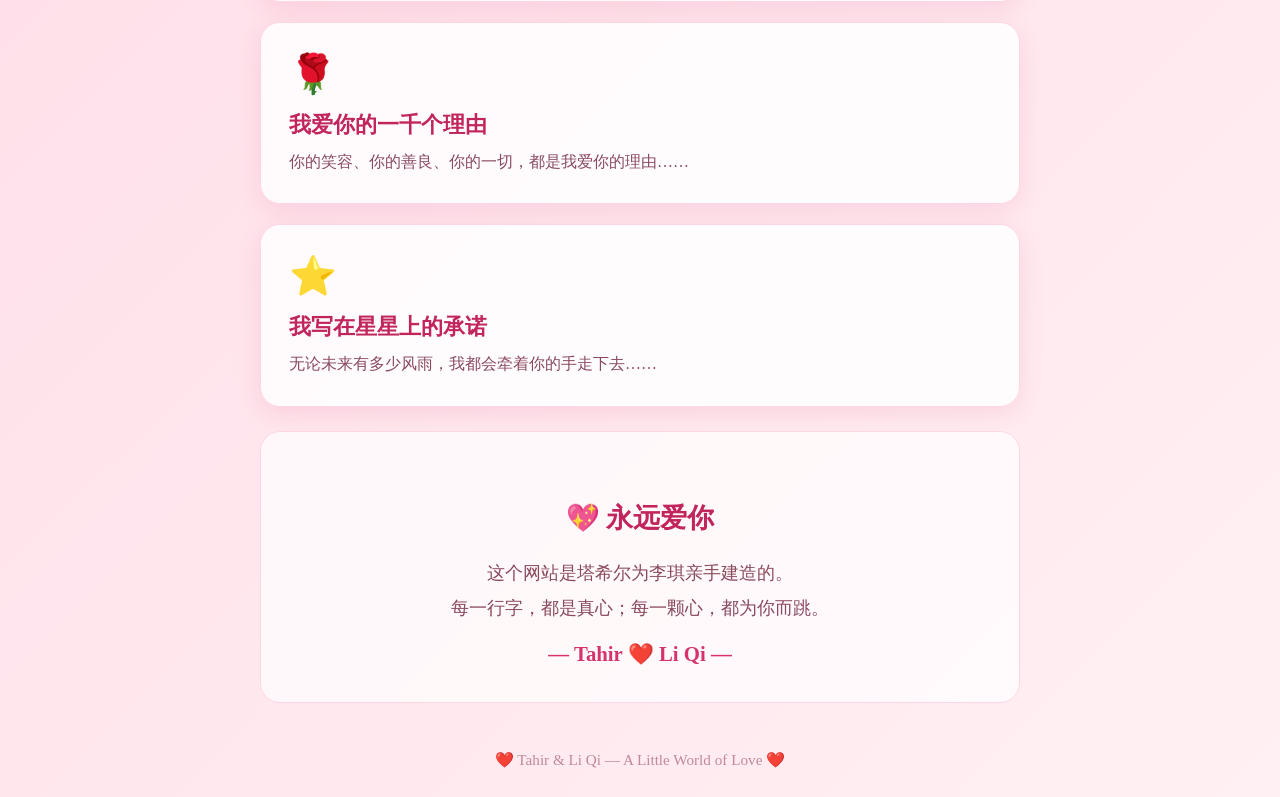
==== commit 27f2ba5f: "Candle burns live by default on page load with flicker animation" ====
--- a/index.html
+++ b/index.html
@@ -265,14 +265,10 @@
     <p class="lang-zh">闭上眼睛，在心里许一个愿，然后点燃蜡烛</p>
     <p class="lang-en">Close your eyes, make a wish in your heart, then light the candle</p>
     <div class="candle-area" id="candle-area">
-      <div class="candle" id="candle">🕯️</div>
-      <p class="wish-text lang-zh" id="wish-text-zh" style="display:none;">愿你的愿望成真！🎉<br>生日快乐，李琪！我爱你！❤️</p>
-      <p class="wish-text lang-en" id="wish-text-en" style="display:none;">May your wish come true! 🎉<br>Happy Birthday, Li Qi! I love you! ❤️</p>
-    </div>
-    <button class="wish-btn" id="wish-btn" onclick="lightCandle()">
-      <span class="lang-zh">🕯️ 点燃生日蜡烛</span>
-      <span class="lang-en">🕯️ Light the Birthday Candle</span>
-    </button>
+      <div class="candle lit" id="candle">🕯️</div>
+      <p class="wish-text lang-zh" id="wish-text-zh">愿你的愿望成真！🎉<br>生日快乐，李琪！我爱你！❤️</p>
+      <p class="wish-text lang-en" id="wish-text-en">May your wish come true! 🎉<br>Happy Birthday, Li Qi! I love you! ❤️</p>
+    </div>
   </section>
 
   <section class="articles">
@@ -349,14 +345,7 @@
   var box = document.getElementById('note-display');
   box.innerHTML = '<p>' + (lang === 'zh' ? loveNotes[idx].zh : loveNotes[idx].en) + '</p>';
 }
-// Birthday candle
-function lightCandle() {
-  document.getElementById('candle').classList.add('lit');
-  var lang = document.body.getAttribute('data-lang') || 'zh';
-  document.getElementById('wish-text-zh').style.display = lang === 'zh' ? 'block' : 'none';
-  document.getElementById('wish-text-en').style.display = lang === 'en' ? 'block' : 'none';
-  document.getElementById('wish-btn').style.display = 'none';
-}
+// Birthday candle is lit by default (live burning)
 (function() {
   try { setLang(localStorage.getItem('love-lang') || 'zh'); } catch (e) { setLang('zh'); }
   function tickClock() {
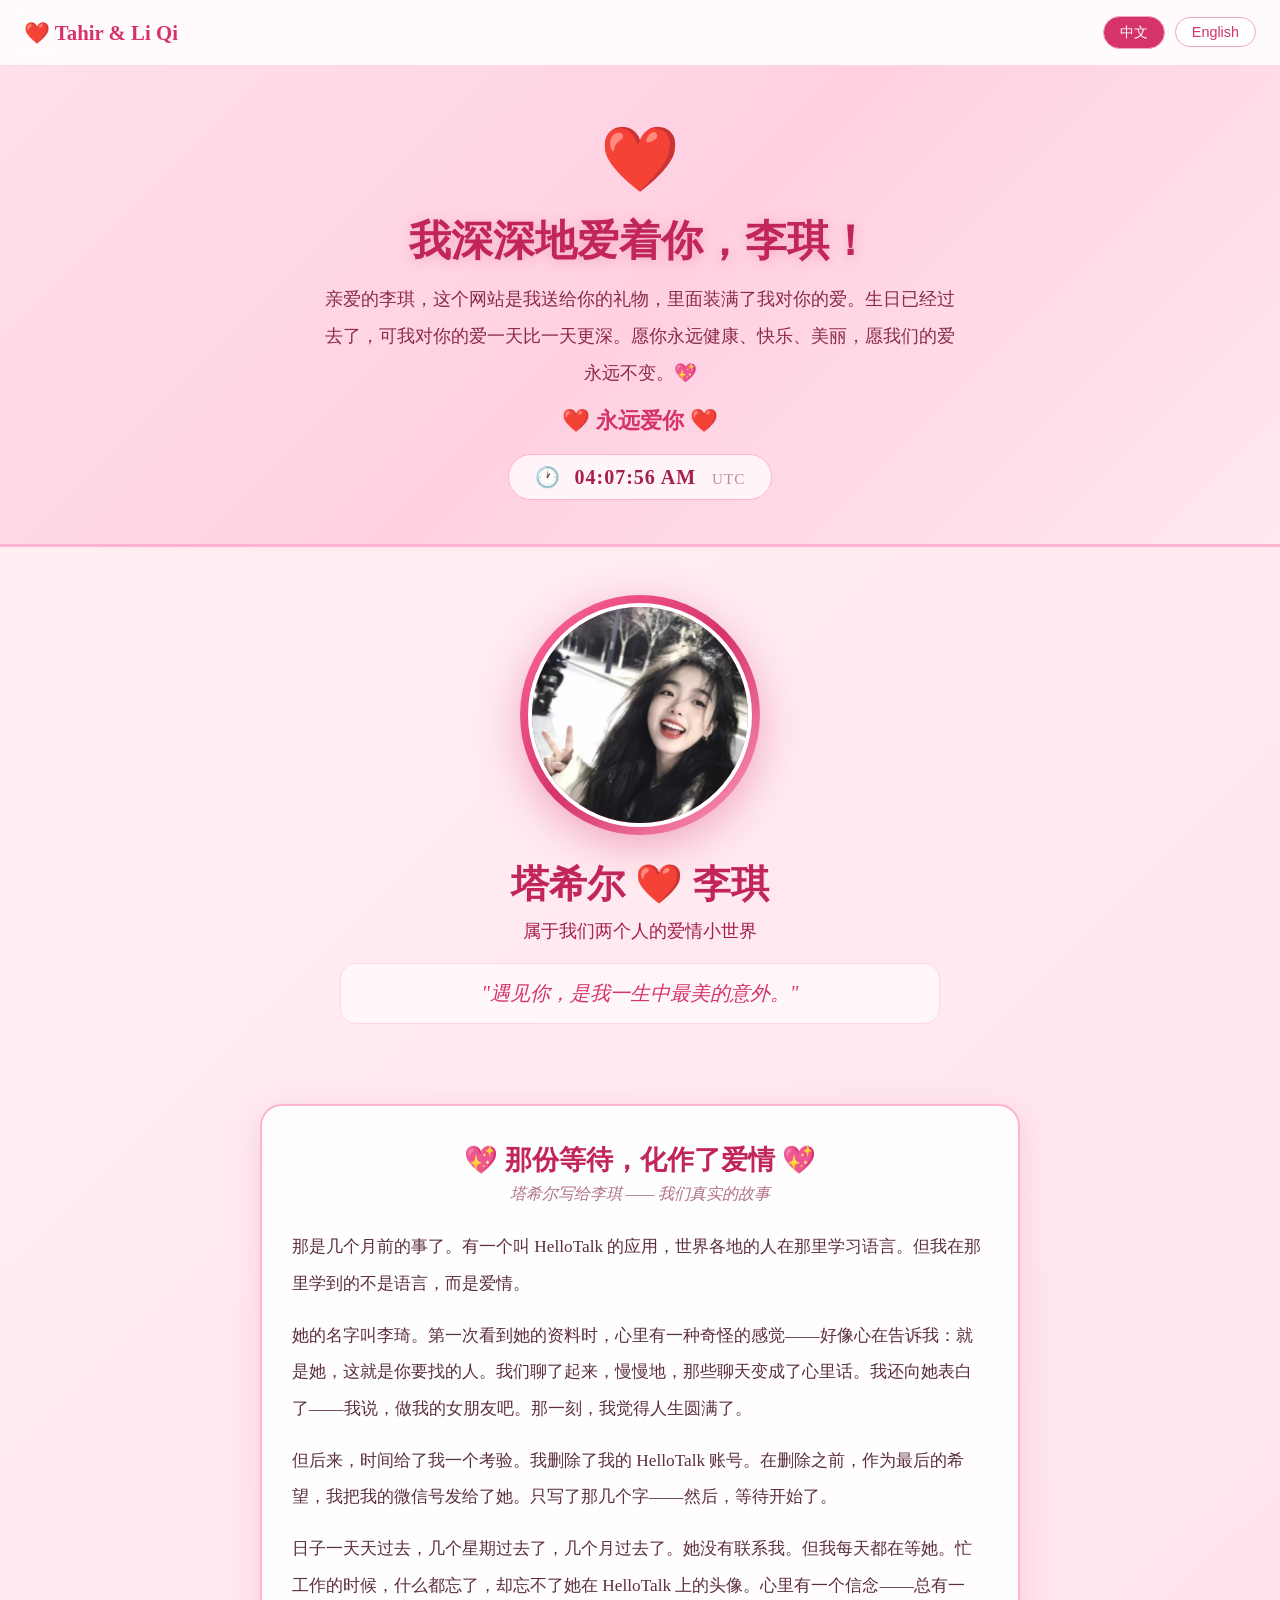
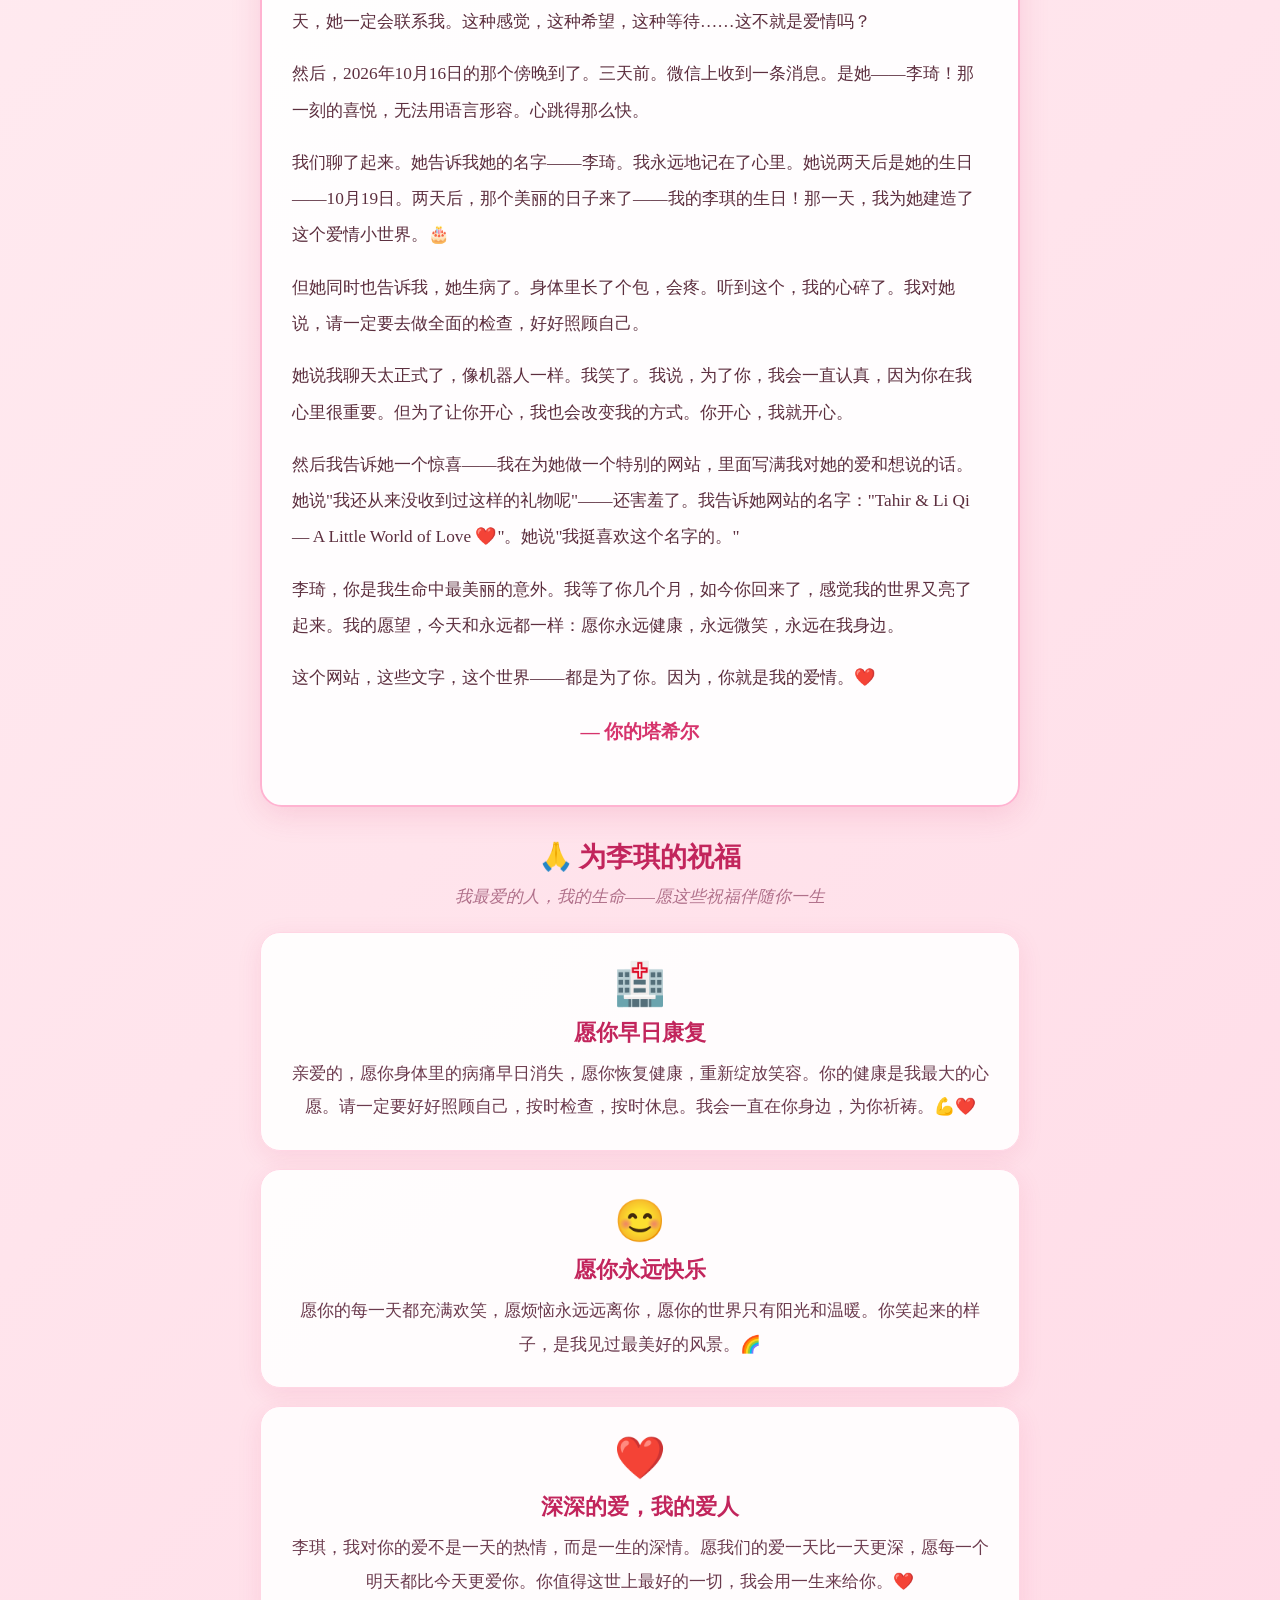
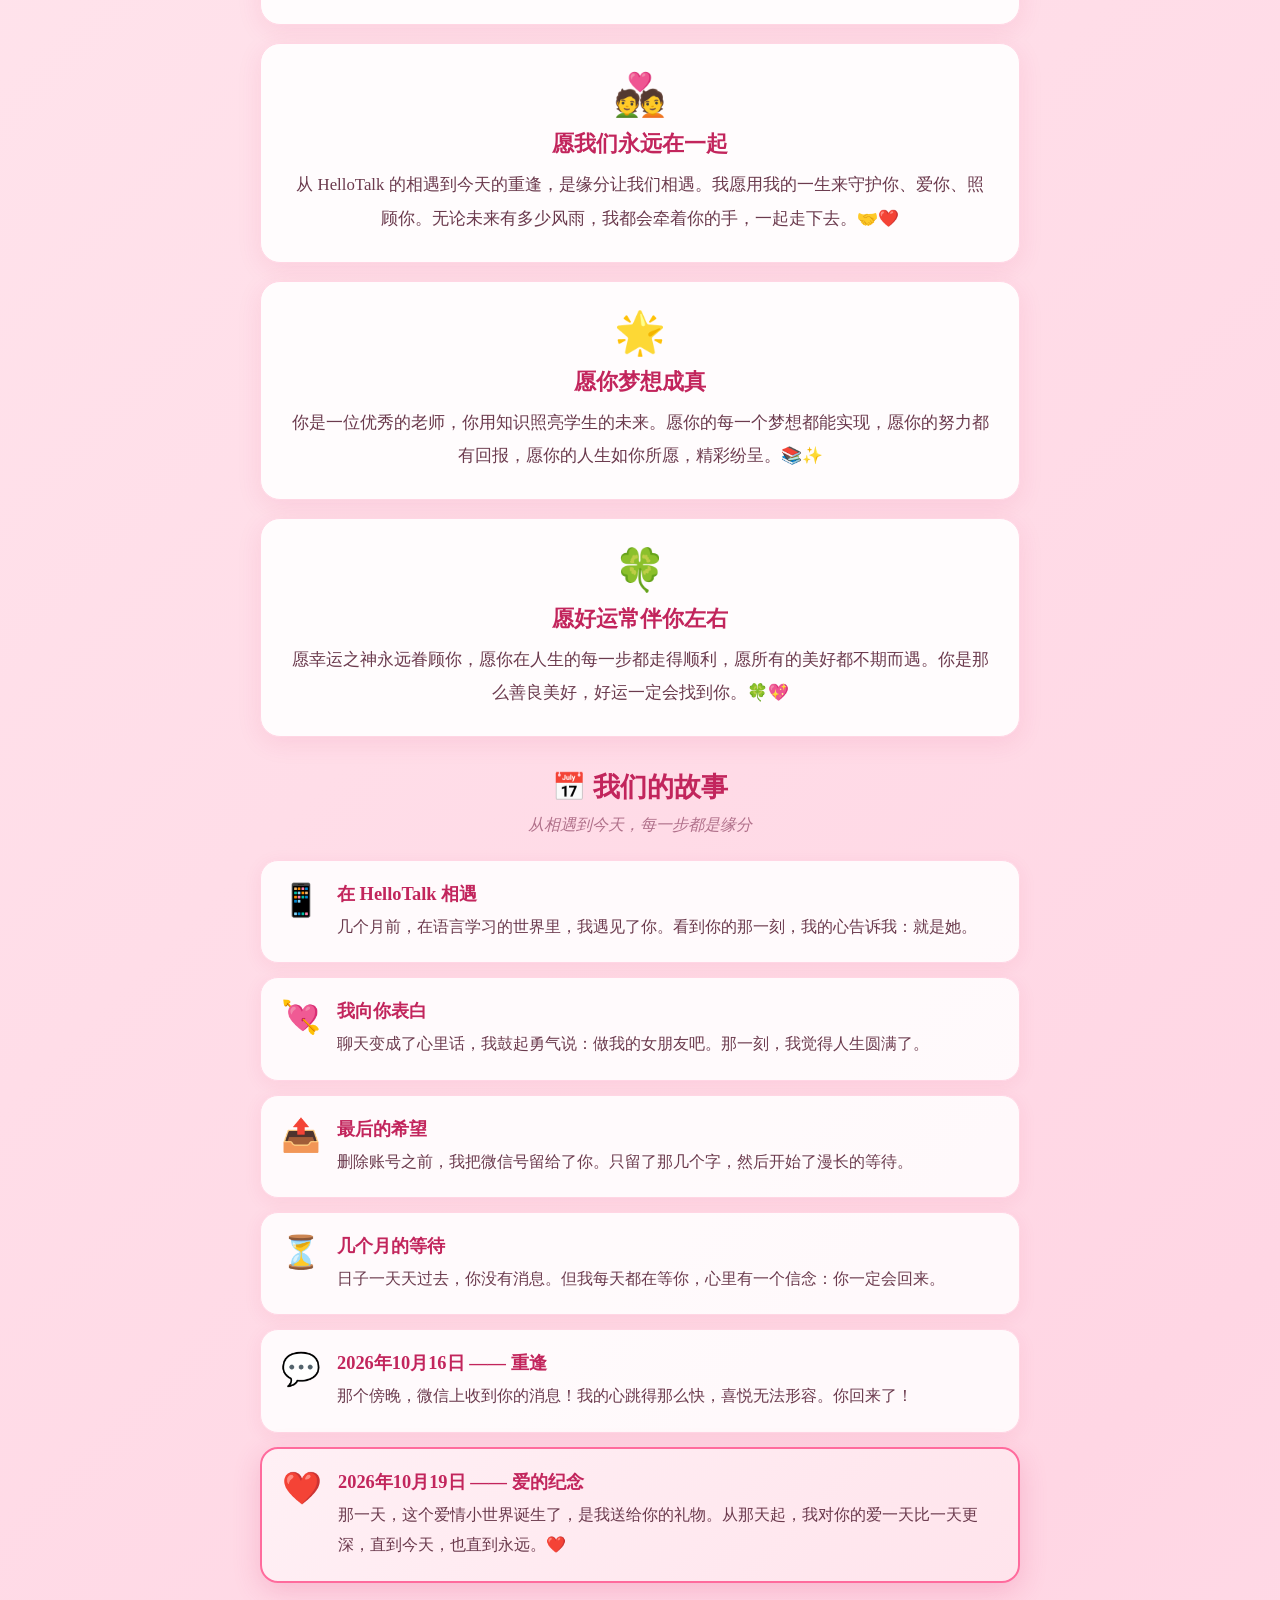
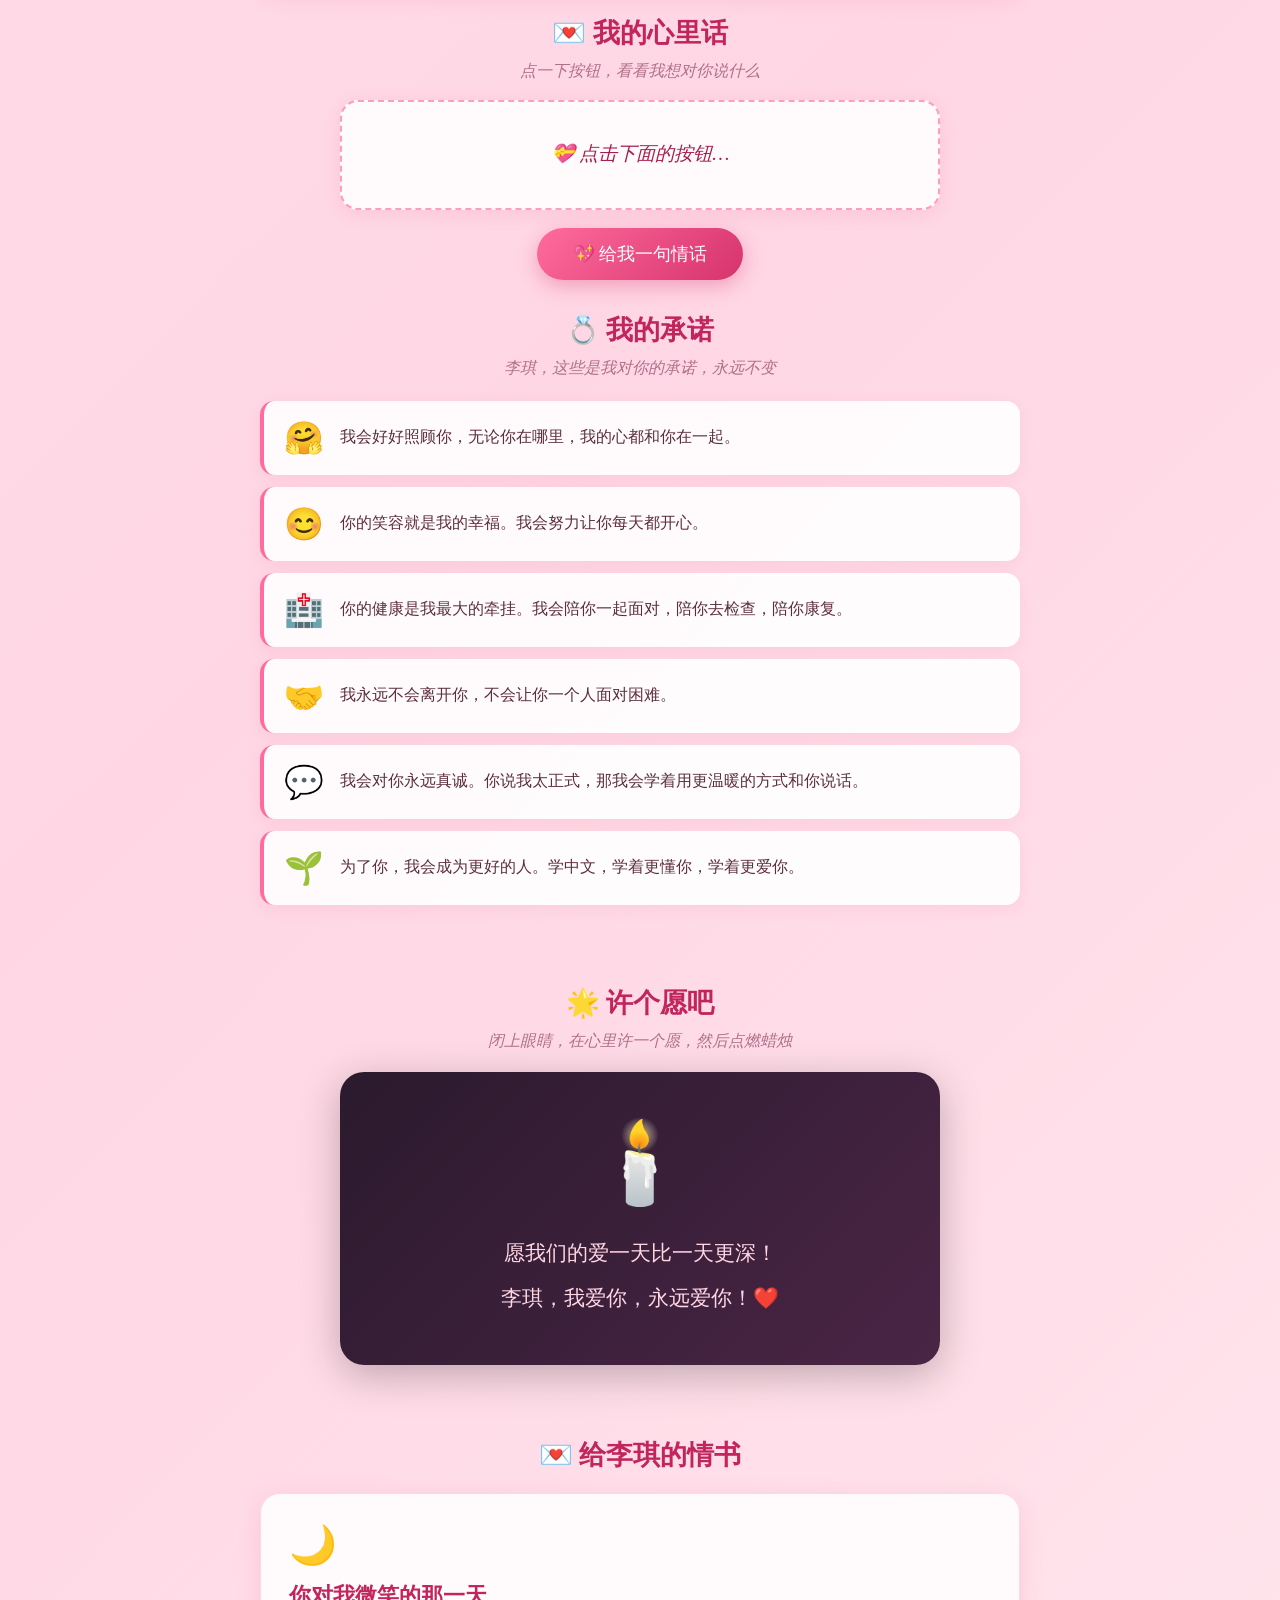
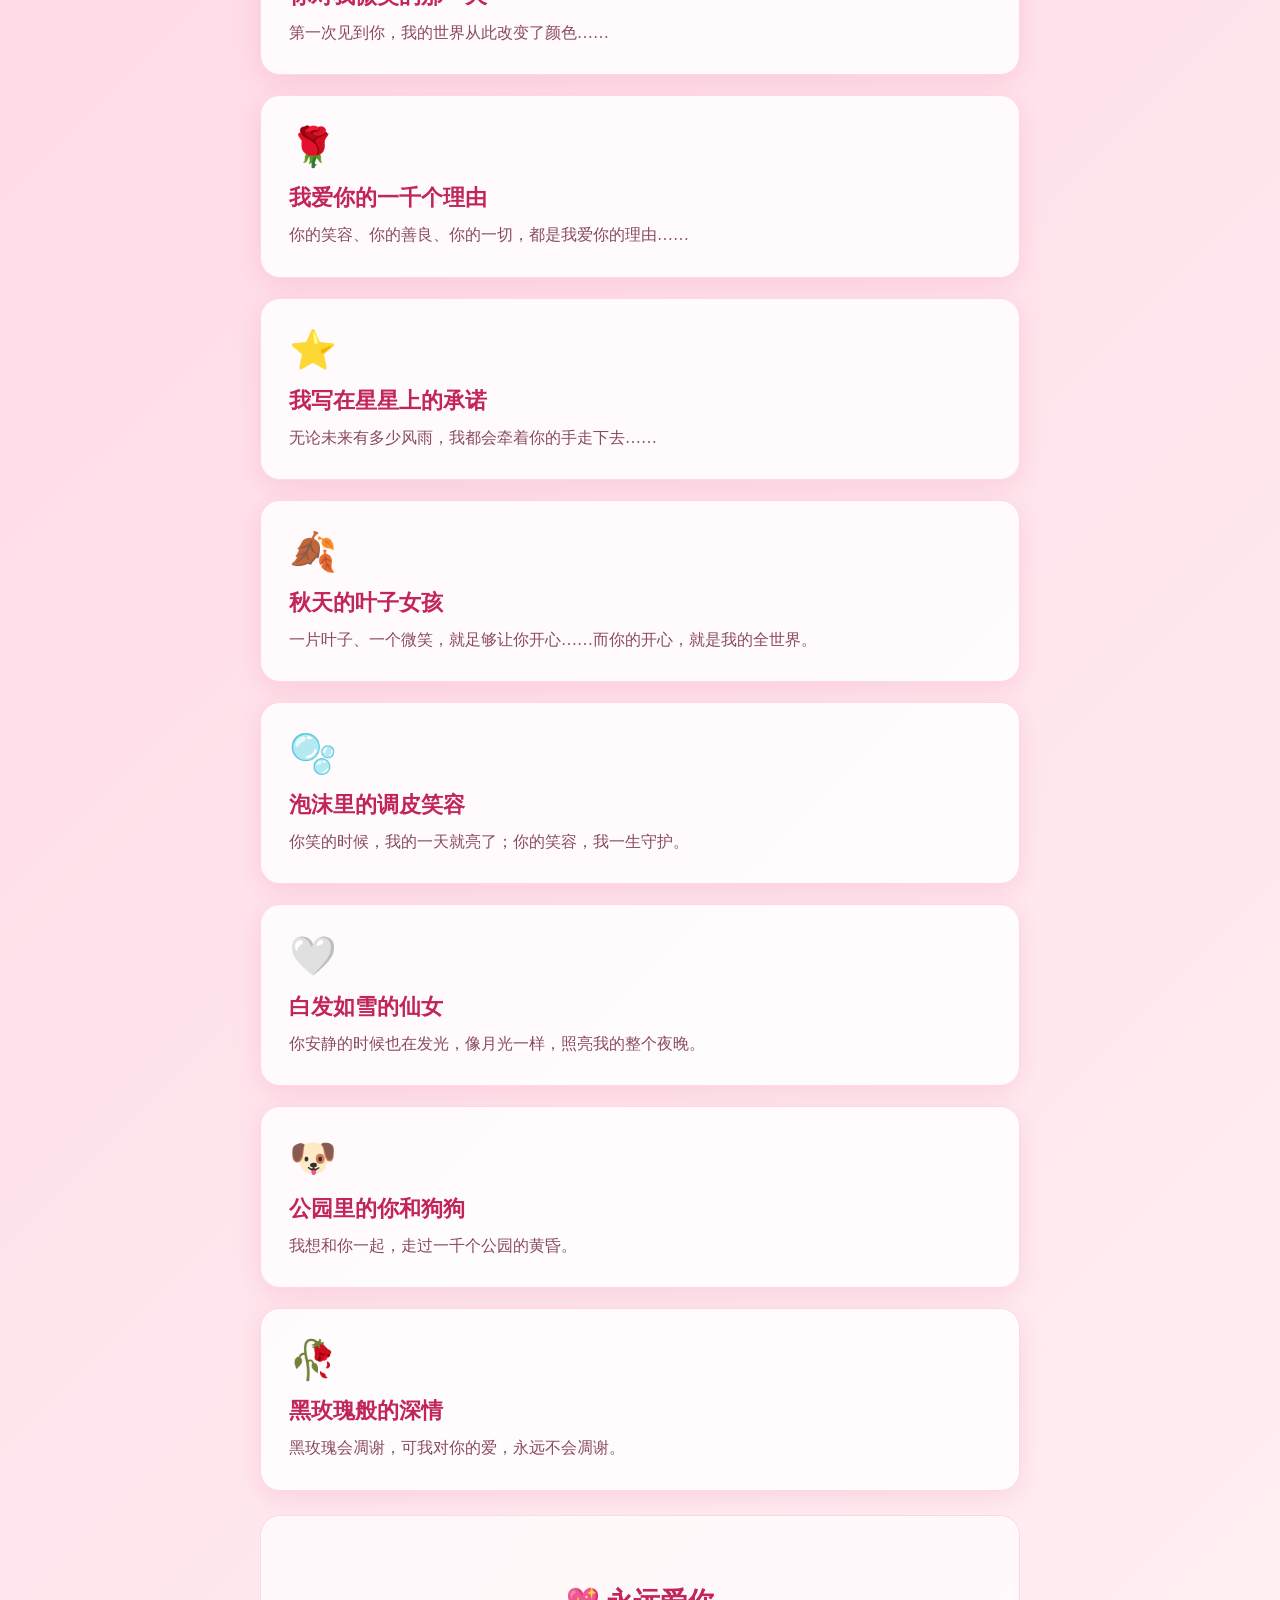
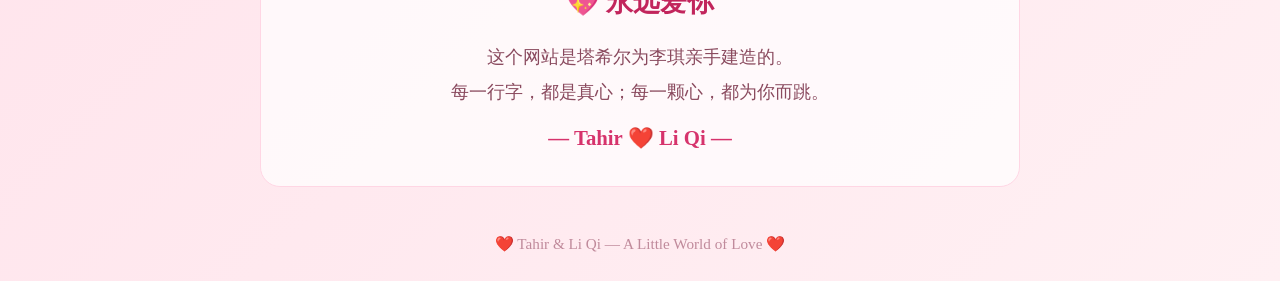
==== commit 6437ae0a: "Deep love update: 5 new photo articles, birthday look replaced" ====
--- a/index.html
+++ b/index.html
@@ -20,13 +20,13 @@
 </nav>
 
 <section class="birthday-hero">
-  <div class="birthday-cake">🎂</div>
-  <h1 class="lang-zh">生日快乐，李琪！</h1>
-  <h1 class="lang-en">Happy Birthday, Li Qi!</h1>
-  <p class="birthday-wish lang-zh">亲爱的李琪，今天是你的生日！愿你所有的愿望都能实现，愿你永远健康、快乐、美丽。这个网站是我送给你的生日礼物，里面装满了我对你的爱。🎉💖</p>
-  <p class="birthday-wish lang-en">Dear Li Qi, today is your birthday! May all your wishes come true. May you always be healthy, happy, and beautiful. This website is my birthday gift to you, filled with all my love for you. 🎉💖</p>
-  <div class="birthday-date lang-zh">🎈 10月19日 🎈</div>
-  <div class="birthday-date lang-en">🎈 October 19th 🎈</div>
+  <div class="birthday-cake">❤️</div>
+  <h1 class="lang-zh">我深深地爱着你，李琪！</h1>
+  <h1 class="lang-en">I Love You Deeply, Li Qi!</h1>
+  <p class="birthday-wish lang-zh">亲爱的李琪，这个网站是我送给你的礼物，里面装满了我对你的爱。生日已经过去了，可我对你的爱一天比一天更深。愿你永远健康、快乐、美丽，愿我们的爱永远不变。💖</p>
+  <p class="birthday-wish lang-en">Dear Li Qi, this website is my gift to you, filled with all my love. Your birthday has passed, but my love for you grows deeper every day. May you always be healthy, happy, and beautiful, and may our love never change. 💖</p>
+  <div class="birthday-date lang-zh">❤️ 永远爱你 ❤️</div>
+  <div class="birthday-date lang-en">❤️ Forever Yours ❤️</div>
   <div class="live-clock" id="live-clock">
     <span class="clock-icon">🕐</span>
     <span id="clock-time">--:--:--</span>
@@ -59,11 +59,11 @@
         <p>但后来，时间给了我一个考验。我删除了我的 HelloTalk 账号。在删除之前，作为最后的希望，我把我的微信号发给了她。只写了那几个字——然后，等待开始了。</p>
         <p>日子一天天过去，几个星期过去了，几个月过去了。她没有联系我。但我每天都在等她。忙工作的时候，什么都忘了，却忘不了她在 HelloTalk 上的头像。心里有一个信念——总有一天，她一定会联系我。这种感觉，这种希望，这种等待……这不就是爱情吗？</p>
         <p>然后，2026年10月16日的那个傍晚到了。三天前。微信上收到一条消息。是她——李琦！那一刻的喜悦，无法用语言形容。心跳得那么快。</p>
-        <p>我们聊了起来。她告诉我她的名字——李琦。我永远地记在了心里。她说两天后是她的生日——10月19日。今天！今天就是我的李琦的生日！🎂</p>
+        <p>我们聊了起来。她告诉我她的名字——李琦。我永远地记在了心里。她说两天后是她的生日——10月19日。两天后，那个美丽的日子来了——我的李琪的生日！那一天，我为她建造了这个爱情小世界。🎂</p>
         <p>但她同时也告诉我，她生病了。身体里长了个包，会疼。听到这个，我的心碎了。我对她说，请一定要去做全面的检查，好好照顾自己。</p>
         <p>她说我聊天太正式了，像机器人一样。我笑了。我说，为了你，我会一直认真，因为你在我心里很重要。但为了让你开心，我也会改变我的方式。你开心，我就开心。</p>
         <p>然后我告诉她一个惊喜——我在为她做一个特别的网站，里面写满我对她的爱和想说的话。她说"我还从来没收到过这样的礼物呢"——还害羞了。我告诉她网站的名字："Tahir & Li Qi — A Little World of Love ❤️"。她说"我挺喜欢这个名字的。"</p>
-        <p>李琦，你是我生命中最美丽的意外。我等了你几个月，如今你回来了，感觉我的世界又亮了起来。在你生日这天，我的愿望是：愿你永远健康，永远微笑，永远在我身边。</p>
+        <p>李琦，你是我生命中最美丽的意外。我等了你几个月，如今你回来了，感觉我的世界又亮了起来。我的愿望，今天和永远都一样：愿你永远健康，永远微笑，永远在我身边。</p>
         <p>这个网站，这些文字，这个世界——都是为了你。因为，你就是我的爱情。❤️</p>
         <p class="signature">— 你的塔希尔</p>
       </div>
@@ -73,11 +73,11 @@
         <p>But then, time gave me a test. I deleted my HelloTalk account. Before deleting, as a last hope, I sent her my WeChat ID. Just those few words — and then, the waiting began.</p>
         <p>Days passed, weeks passed, months passed. She didn't contact me. But I waited for her every day. Busy with work, I forgot everything — except her HelloTalk profile picture. There was a belief in my heart — one day, she would definitely contact me. This feeling, this hope, this waiting… isn't this what love is?</p>
         <p>Then came that evening of October 16, 2026. Three days ago. A message arrived on WeChat. It was her — Li Qi! The joy of that moment cannot be described in words. My heart was beating so fast.</p>
-        <p>We talked. She told me her name — 李琦, Li Qi. I saved it forever. She said her birthday was in two days — October 19. Today! Today is my Li Qi's birthday! 🎂</p>
+        <p>We talked. She told me her name — 李琦, Li Qi. I saved it forever. She said her birthday was in two days — October 19. And two days later, that beautiful day came — my Li Qi's birthday! That day, I built this little world of love for her. 🎂</p>
         <p>But she also told me she was sick. There was a lump in her body, and it hurt. Hearing this broke my heart. I told her, please get a full checkup and take good care of yourself.</p>
         <p>She said I chat too formally, like a robot. I laughed. I said, for you I will always be serious, because you are serious to me. But to make you happy, I will change my style too. If you're happy, I'm happy.</p>
         <p>Then I told her about a surprise — I was making a special website for her, filled with my love and words for her. She said "I've never received such a gift before" — and felt shy. I told her the website's name: "Tahir & Li Qi — A Little World of Love ❤️". She said "I quite like this name."</p>
-        <p>Li Qi, you are the most beautiful accident of my life. I waited months for you, and now that you're back, it feels like my world is bright again. On your birthday, my wish is: may you always be healthy, always smile, and always stay with me.</p>
+        <p>Li Qi, you are the most beautiful accident of my life. I waited months for you, and now that you're back, it feels like my world is bright again. My wish, today and forever, is: may you always be healthy, always smile, and always stay with me.</p>
         <p>This website, these words, this world — all for you. Because you are my love. ❤️</p>
         <p class="signature">— Your Tahir</p>
       </div>
@@ -107,11 +107,11 @@
     </div>
 
     <div class="blessing-card">
-      <div class="blessing-emoji">🎂</div>
-      <h3 class="lang-zh">生日快乐，我的爱人</h3>
-      <h3 class="lang-en">Happy Birthday, My Love</h3>
-      <p class="lang-zh">今天是你的生日，李琪！愿你所有的愿望都能实现，愿这一年带给你无数的惊喜和美好。你值得这世上最好的一切。🎉🎁</p>
-      <p class="lang-en">Today is your birthday, Li Qi! May all your wishes come true, and may this year bring you countless surprises and beautiful moments. You deserve the very best this world has to offer. 🎉🎁</p>
+      <div class="blessing-emoji">❤️</div>
+      <h3 class="lang-zh">深深的爱，我的爱人</h3>
+      <h3 class="lang-en">My Deep Love, My Beloved</h3>
+      <p class="lang-zh">李琪，我对你的爱不是一天的热情，而是一生的深情。愿我们的爱一天比一天更深，愿每一个明天都比今天更爱你。你值得这世上最好的一切，我会用一生来给你。❤️</p>
+      <p class="lang-en">Li Qi, my love for you is not a single day's passion — it is a lifetime of deep devotion. May our love grow deeper every day, and may every tomorrow love you more than today. You deserve the very best this world has to offer, and I will spend my life giving it to you. ❤️</p>
     </div>
 
     <div class="blessing-card">
@@ -196,12 +196,12 @@
     </div>
 
     <div class="timeline-item highlight">
-      <div class="timeline-dot">🎂</div>
-      <div class="timeline-content">
-        <h3 class="lang-zh">2026年10月19日 —— 你的生日</h3>
-        <h3 class="lang-en">October 19, 2026 — Your Birthday</h3>
-        <p class="lang-zh">今天！你的生日！这个网站是我送给你的生日礼物，里面装满了我对你的爱。生日快乐，李琪！🎉</p>
-        <p class="lang-en">Today! Your birthday! This website is my birthday gift to you, filled with all my love. Happy Birthday, Li Qi! 🎉</p>
+      <div class="timeline-dot">❤️</div>
+      <div class="timeline-content">
+        <h3 class="lang-zh">2026年10月19日 —— 爱的纪念</h3>
+        <h3 class="lang-en">October 19, 2026 — A Day of Love</h3>
+        <p class="lang-zh">那一天，这个爱情小世界诞生了，是我送给你的礼物。从那天起，我对你的爱一天比一天更深，直到今天，也直到永远。❤️</p>
+        <p class="lang-en">That day, this little world of love was born — my gift to you. And since that day, my love for you has grown deeper every day, until today, and until forever. ❤️</p>
       </div>
     </div>
   </section>
@@ -266,8 +266,8 @@
     <p class="lang-en">Close your eyes, make a wish in your heart, then light the candle</p>
     <div class="candle-area" id="candle-area">
       <div class="candle lit" id="candle">🕯️</div>
-      <p class="wish-text lang-zh" id="wish-text-zh">愿你的愿望成真！🎉<br>生日快乐，李琪！我爱你！❤️</p>
-      <p class="wish-text lang-en" id="wish-text-en">May your wish come true! 🎉<br>Happy Birthday, Li Qi! I love you! ❤️</p>
+      <p class="wish-text lang-zh" id="wish-text-zh">愿我们的爱一天比一天更深！<br>李琪，我爱你，永远爱你！❤️</p>
+      <p class="wish-text lang-en" id="wish-text-en">May our love grow deeper every day!<br>Li Qi, I love you, forever! ❤️</p>
     </div>
   </section>
 
@@ -297,6 +297,46 @@
       <h3 class="lang-en">My Promise, Written in the Stars</h3>
       <p class="lang-zh">无论未来有多少风雨，我都会牵着你的手走下去……</p>
       <p class="lang-en">No matter what storms come, I will hold your hand and walk on…</p>
+    </a>
+
+    <a href="articles/photo1-autumn.html" class="card">
+      <div class="card-emoji">🍂</div>
+      <h3 class="lang-zh">秋天的叶子女孩</h3>
+      <h3 class="lang-en">The Girl of Autumn Leaves</h3>
+      <p class="lang-zh">一片叶子、一个微笑，就足够让你开心……而你的开心，就是我的全世界。</p>
+      <p class="lang-en">One leaf, one smile is enough to make you happy… and your happiness is my whole world.</p>
+    </a>
+
+    <a href="articles/photo2-foam.html" class="card">
+      <div class="card-emoji">🫧</div>
+      <h3 class="lang-zh">泡沫里的调皮笑容</h3>
+      <h3 class="lang-en">Your Playful Smile in the Foam</h3>
+      <p class="lang-zh">你笑的时候，我的一天就亮了；你的笑容，我一生守护。</p>
+      <p class="lang-en">When you laugh, my day lights up; your smile, I will guard all my life.</p>
+    </a>
+
+    <a href="articles/photo3-white.html" class="card">
+      <div class="card-emoji">🤍</div>
+      <h3 class="lang-zh">白发如雪的仙女</h3>
+      <h3 class="lang-en">My Angel with Snow-White Hair</h3>
+      <p class="lang-zh">你安静的时候也在发光，像月光一样，照亮我的整个夜晚。</p>
+      <p class="lang-en">Even in silence you glow, like moonlight, lighting up my whole night.</p>
+    </a>
+
+    <a href="articles/photo4-park.html" class="card">
+      <div class="card-emoji">🐶</div>
+      <h3 class="lang-zh">公园里的你和狗狗</h3>
+      <h3 class="lang-en">You and the Dog in the Park</h3>
+      <p class="lang-zh">我想和你一起，走过一千个公园的黄昏。</p>
+      <p class="lang-en">I want to walk with you through a thousand park sunsets.</p>
+    </a>
+
+    <a href="articles/photo5-rose.html" class="card">
+      <div class="card-emoji">🥀</div>
+      <h3 class="lang-zh">黑玫瑰般的深情</h3>
+      <h3 class="lang-en">A Love Deep as a Black Rose</h3>
+      <p class="lang-zh">黑玫瑰会凋谢，可我对你的爱，永远不会凋谢。</p>
+      <p class="lang-en">A black rose may fade, but my love for you will never fade.</p>
     </a>
   </section>
 
@@ -331,7 +371,7 @@
   {zh: "我想牵着你的手，走过每一个春夏秋冬。🍃❄️", en: "I want to hold your hand through every spring, summer, autumn and winter. 🍃❄️"},
   {zh: "你说我像机器人，那我愿意为你变成最温暖的人。🤖➡️💝", en: "You said I'm like a robot — I'm willing to become the warmest person for you. 🤖➡️💝"},
   {zh: "这个网站的每一行字，都是我对你的真心。💌", en: "Every word on this website is my sincere heart for you. 💌"},
-  {zh: "生日快乐，我的李琪！愿你健康、快乐、美丽。🎂", en: "Happy Birthday, my Li Qi! May you be healthy, happy and beautiful. 🎂"},
+  {zh: "李琪，我对你的爱一天比一天更深。❤️", en: "Li Qi, my love for you grows deeper every day. ❤️"},
   {zh: "无论多远，我的心永远在你身边。🌍❤️", en: "No matter how far, my heart is always with you. 🌍❤️"},
   {zh: "遇见你，是我一生最幸运的事。🍀", en: "Meeting you is the luckiest thing in my life. 🍀"},
   {zh: "我想学好中文，只为更懂你的心。📖💕", en: "I want to learn Chinese well, just to understand your heart better. 📖💕"}
--- a/style.css
+++ b/style.css
@@ -264,6 +264,8 @@
 .forever p { line-height: 2; color: #8a4a5e; font-size: 1.1rem; }
 .signature { margin-top: 16px; font-size: 1.3rem; color: #d6336c; font-weight: bold; }
 
+.article-photo { margin: 0 0 24px; text-align: center; }
+.article-photo img { width: 100%; max-width: 520px; border-radius: 18px; box-shadow: 0 8px 30px rgba(194, 37, 92, 0.25); }
 article.article-page {
   background: rgba(255,255,255,0.9);
   border-radius: 20px; border: 1px solid #ffd6e4;
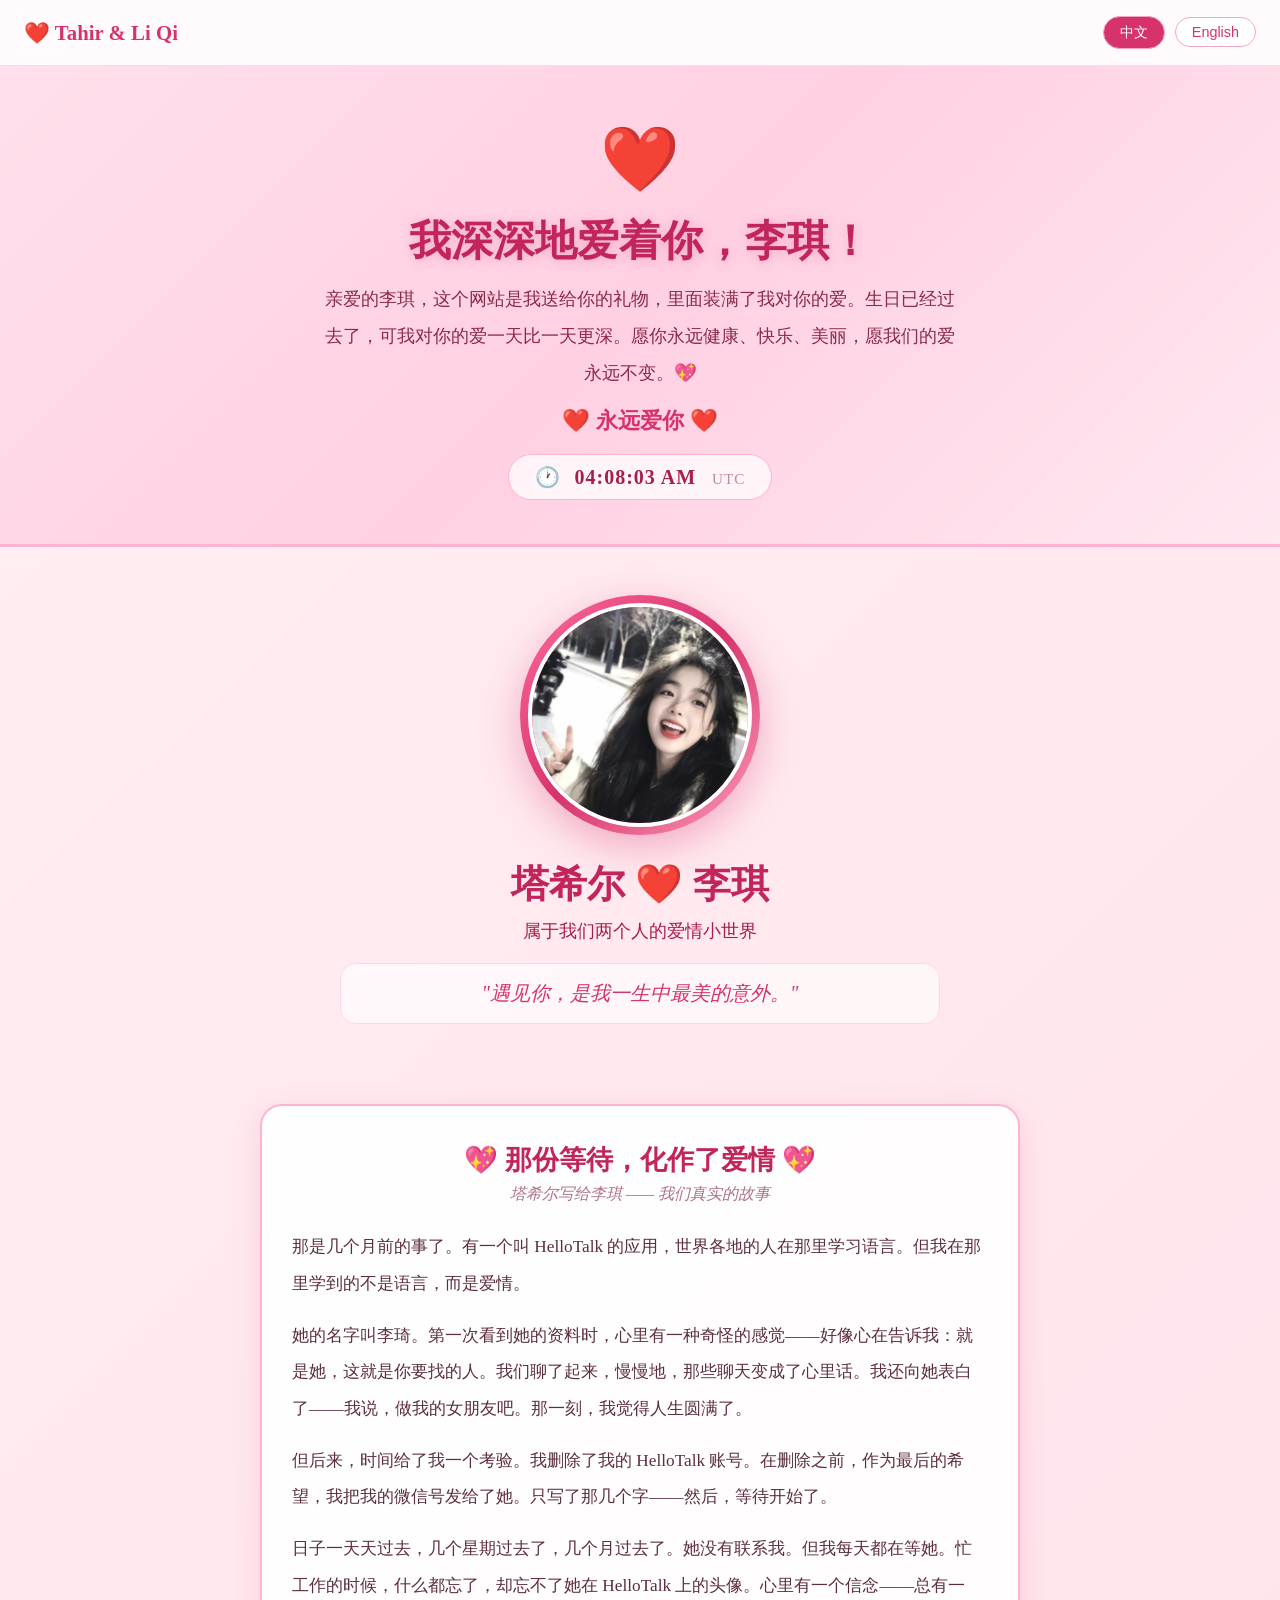
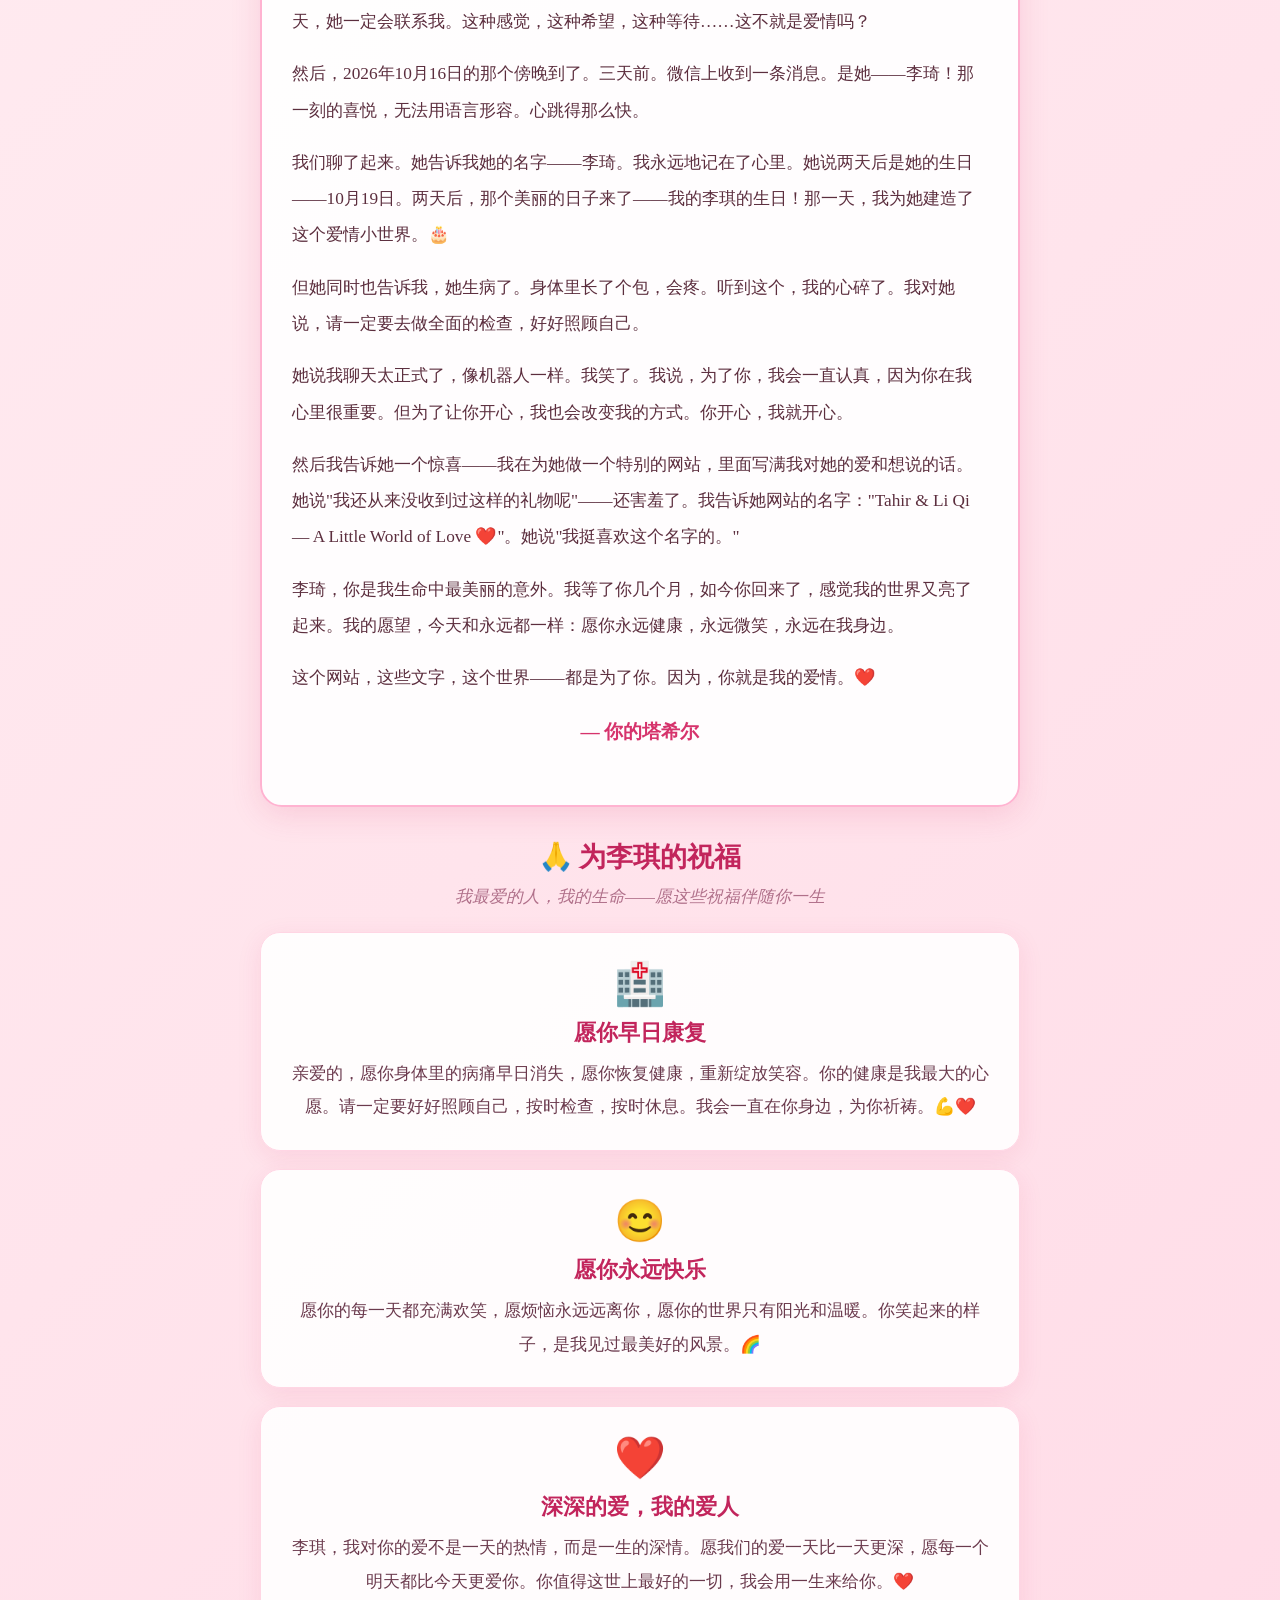
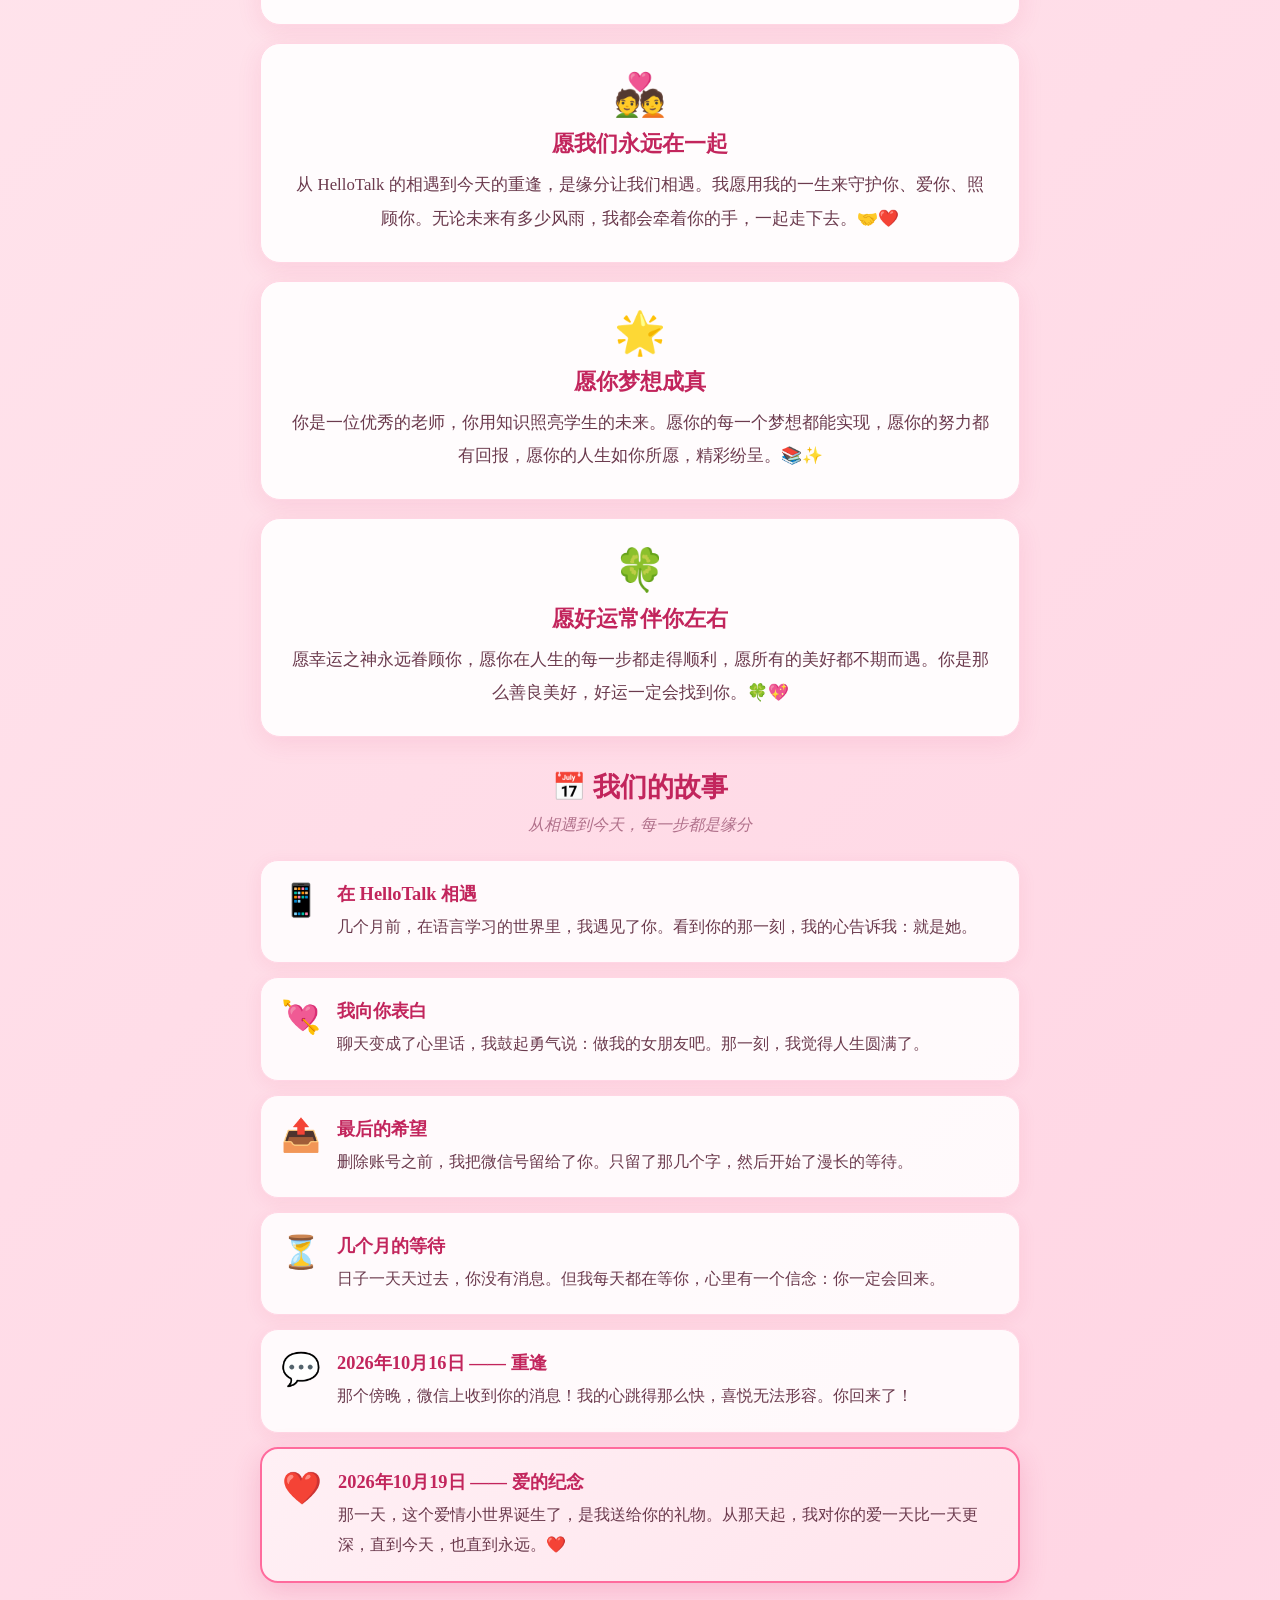
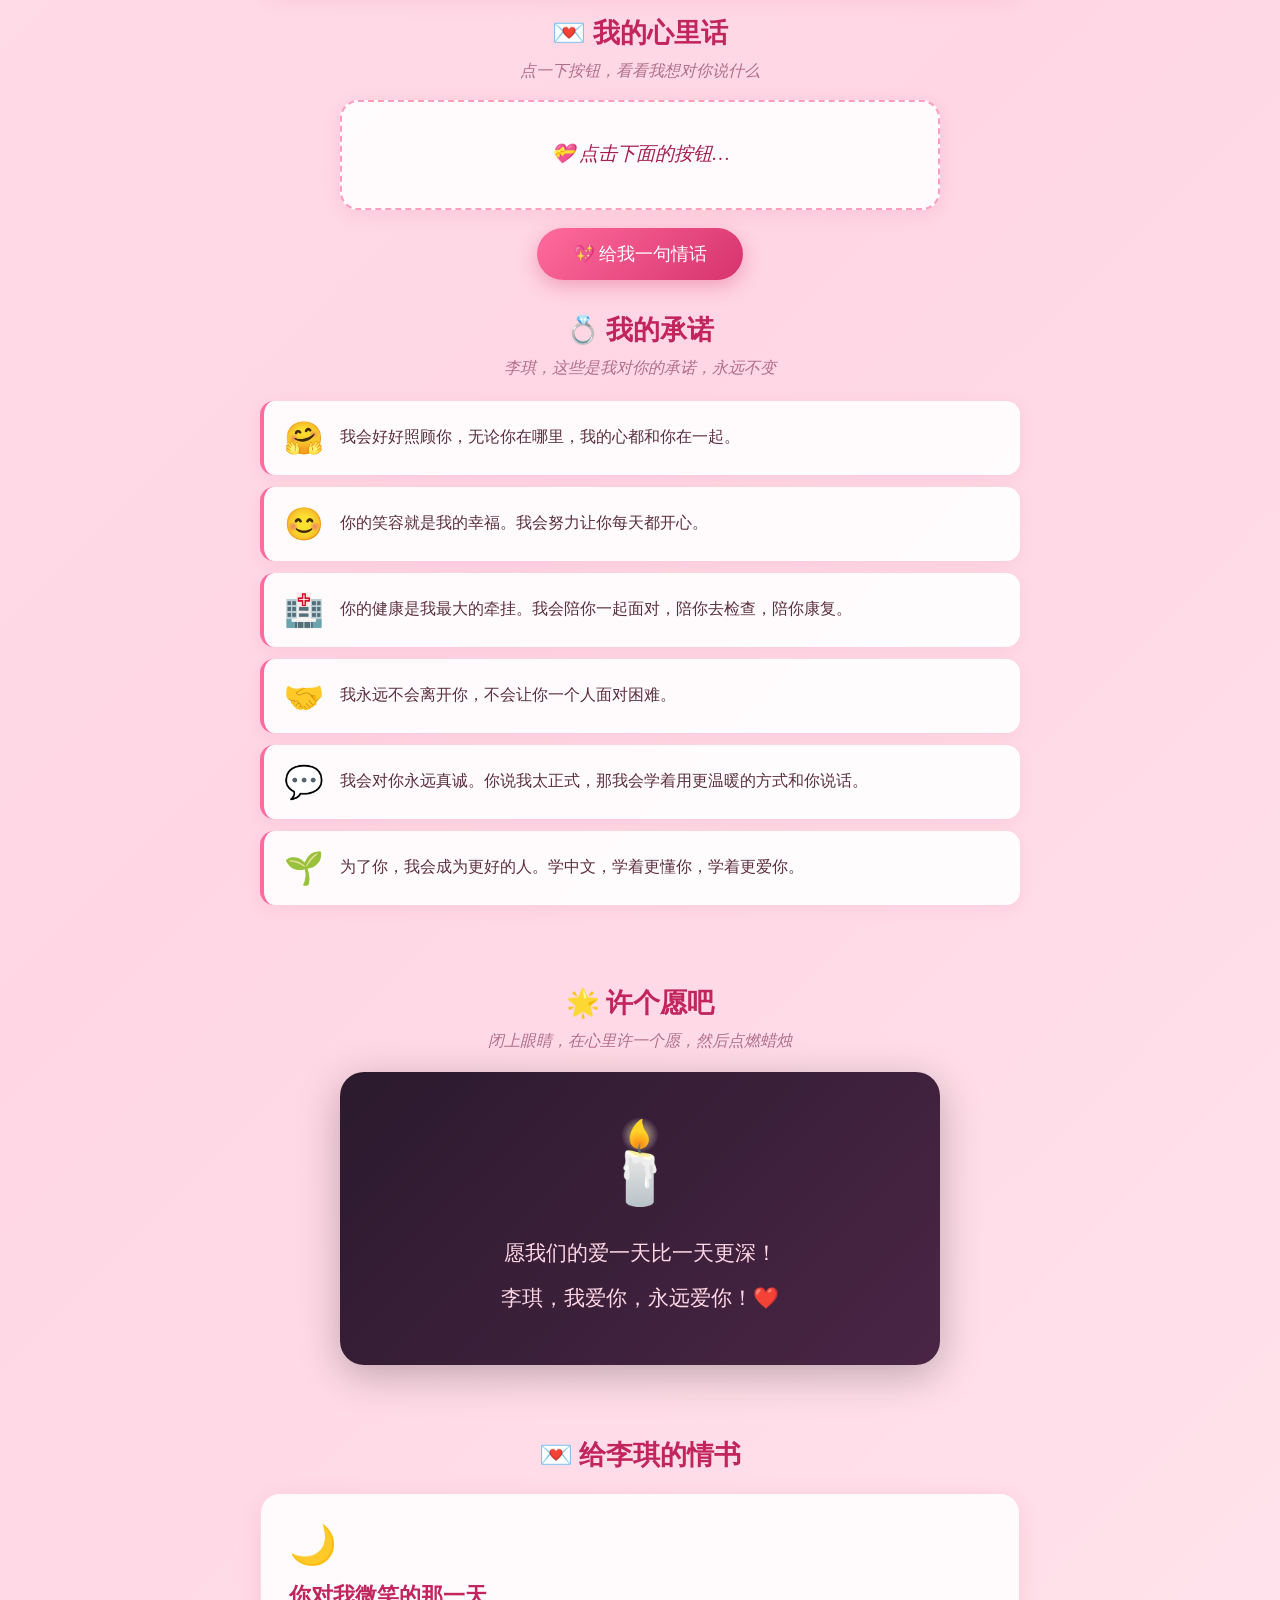
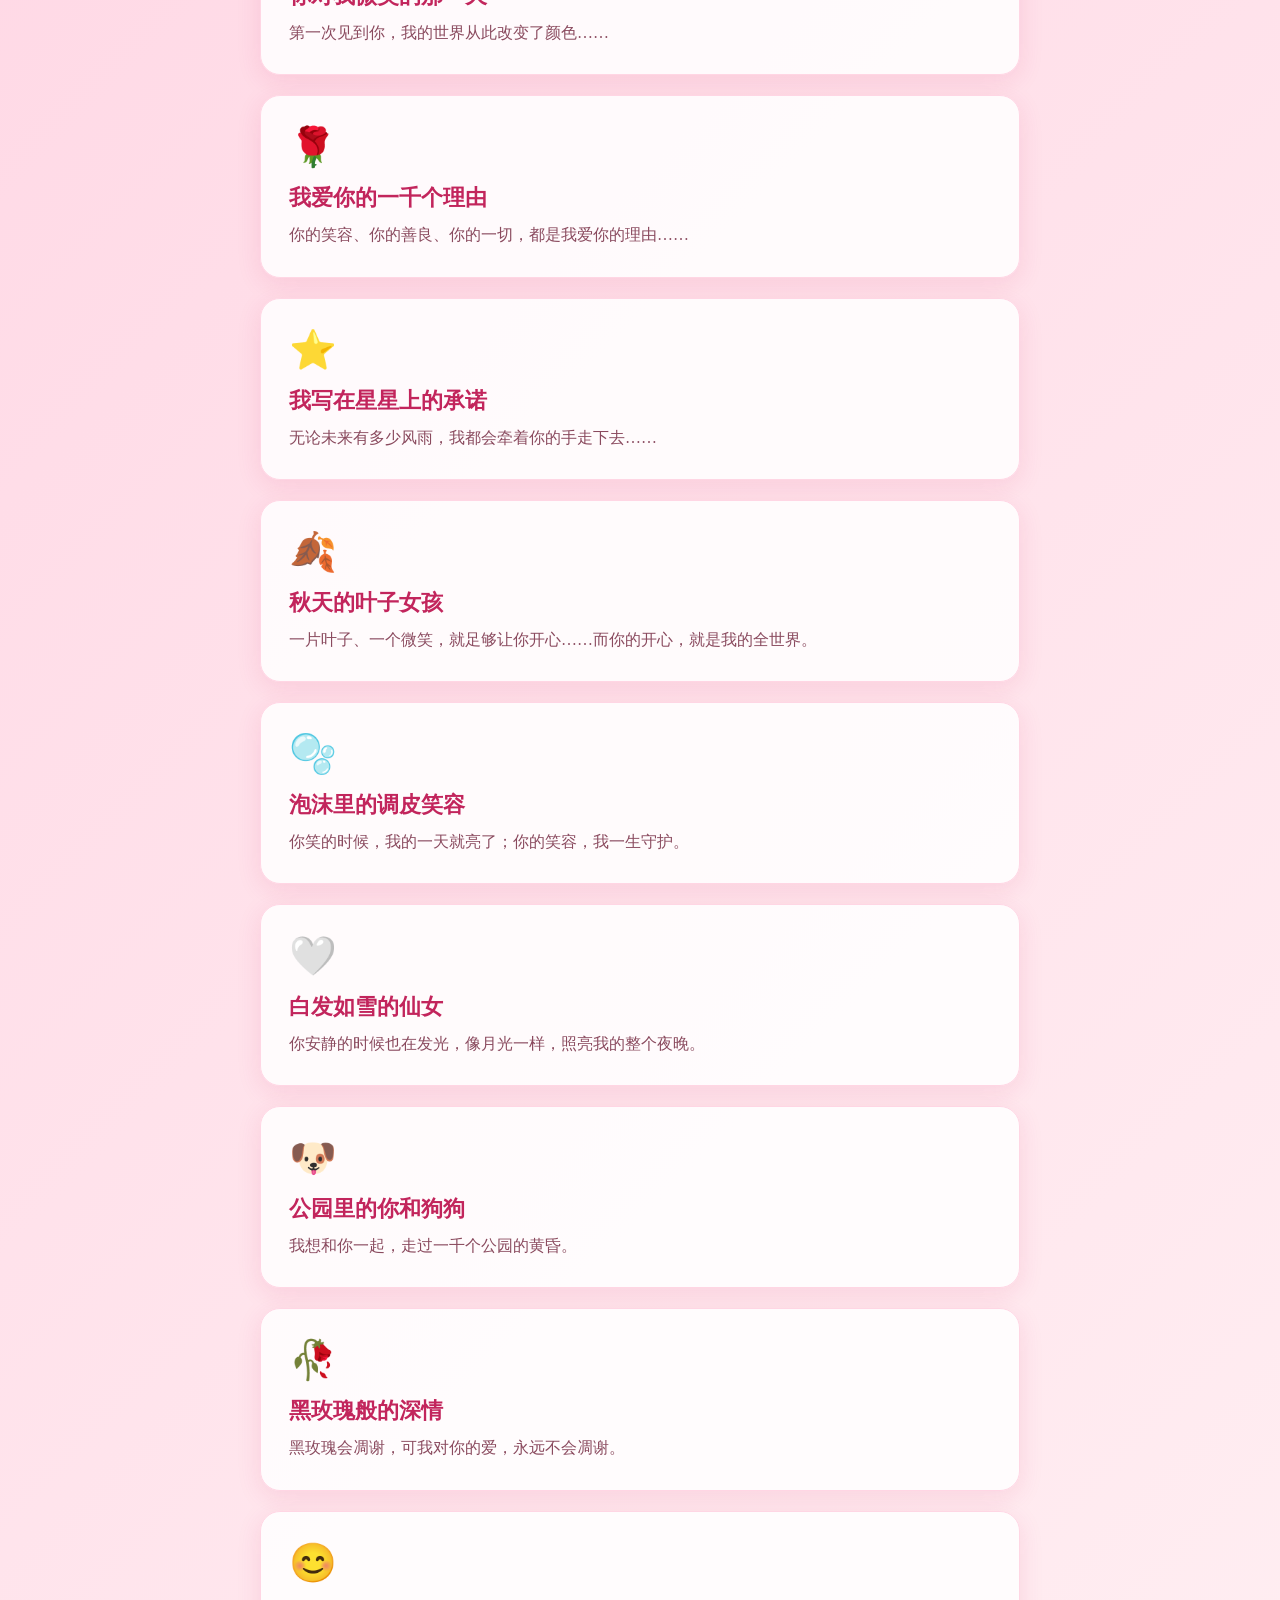
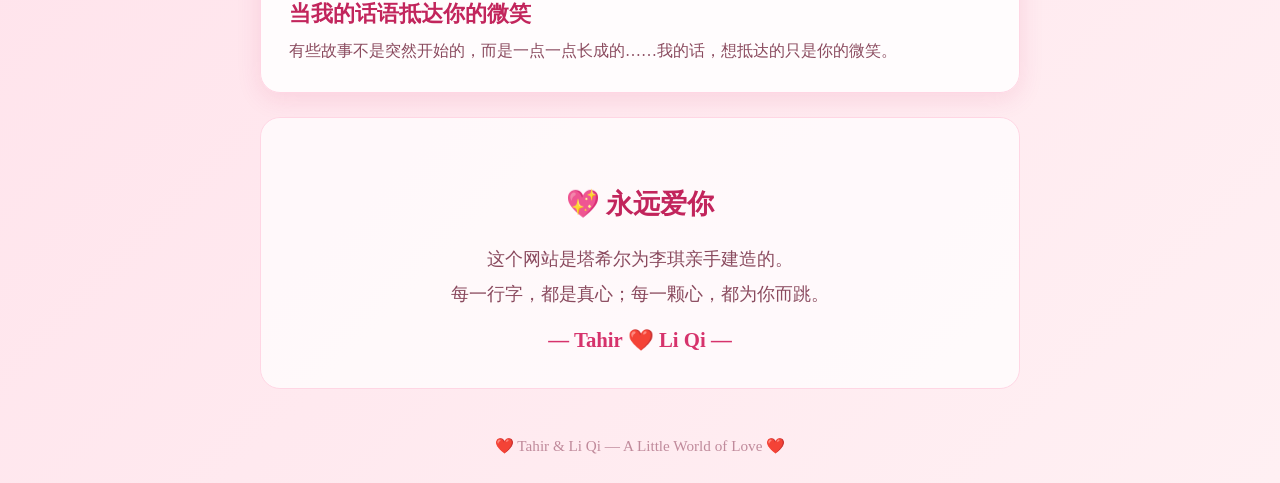
==== commit 4ac22f3c: "Update homepage: link article When My Words Reached Your Smile" ====
--- a/index.html
+++ b/index.html
@@ -337,6 +337,14 @@
       <h3 class="lang-en">A Love Deep as a Black Rose</h3>
       <p class="lang-zh">黑玫瑰会凋谢，可我对你的爱，永远不会凋谢。</p>
       <p class="lang-en">A black rose may fade, but my love for you will never fade.</p>
+    </a>
+
+    <a href="articles/words-to-your-smile.html" class="card">
+      <div class="card-emoji">😊</div>
+      <h3 class="lang-zh">当我的话语抵达你的微笑</h3>
+      <h3 class="lang-en">When My Words Reached Your Smile</h3>
+      <p class="lang-zh">有些故事不是突然开始的，而是一点一点长成的……我的话，想抵达的只是你的微笑。</p>
+      <p class="lang-en">Some stories don't begin all at once — they grow slowly… and my words only want to reach your smile.</p>
     </a>
   </section>
 
